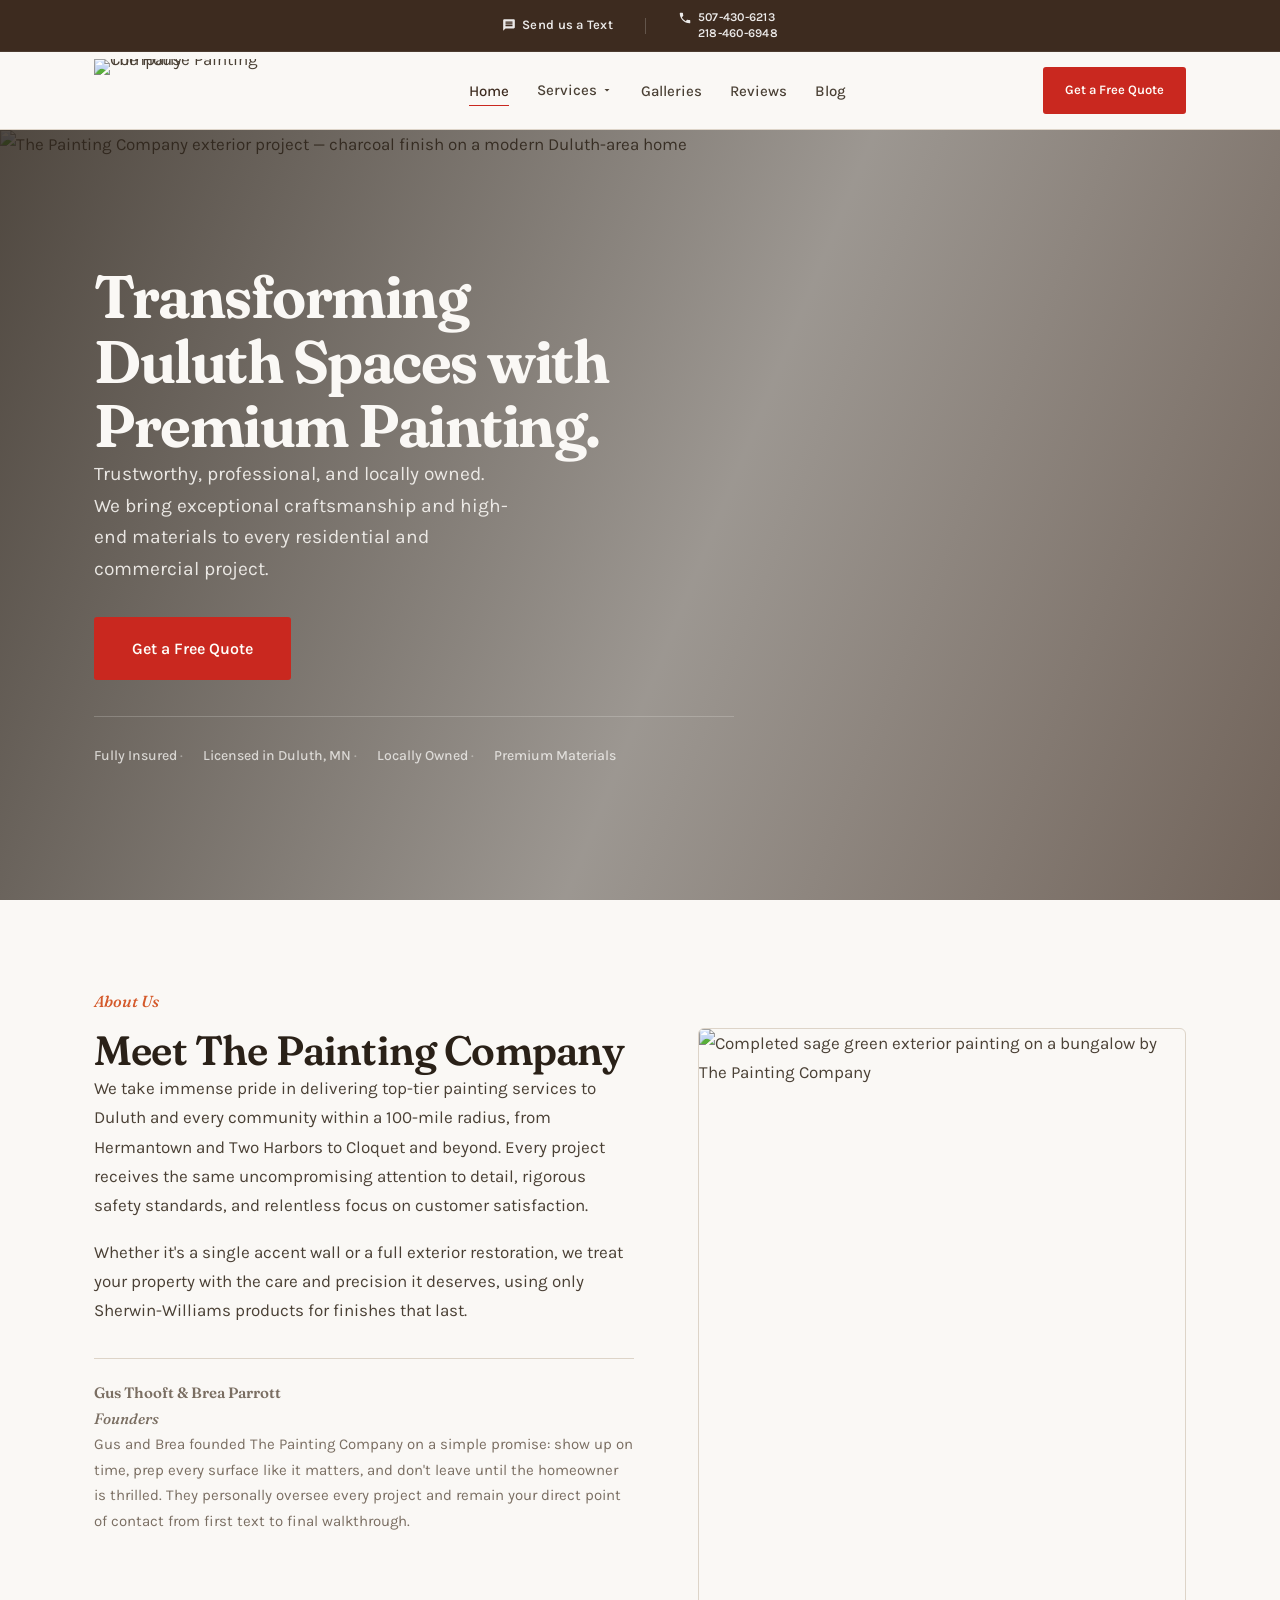
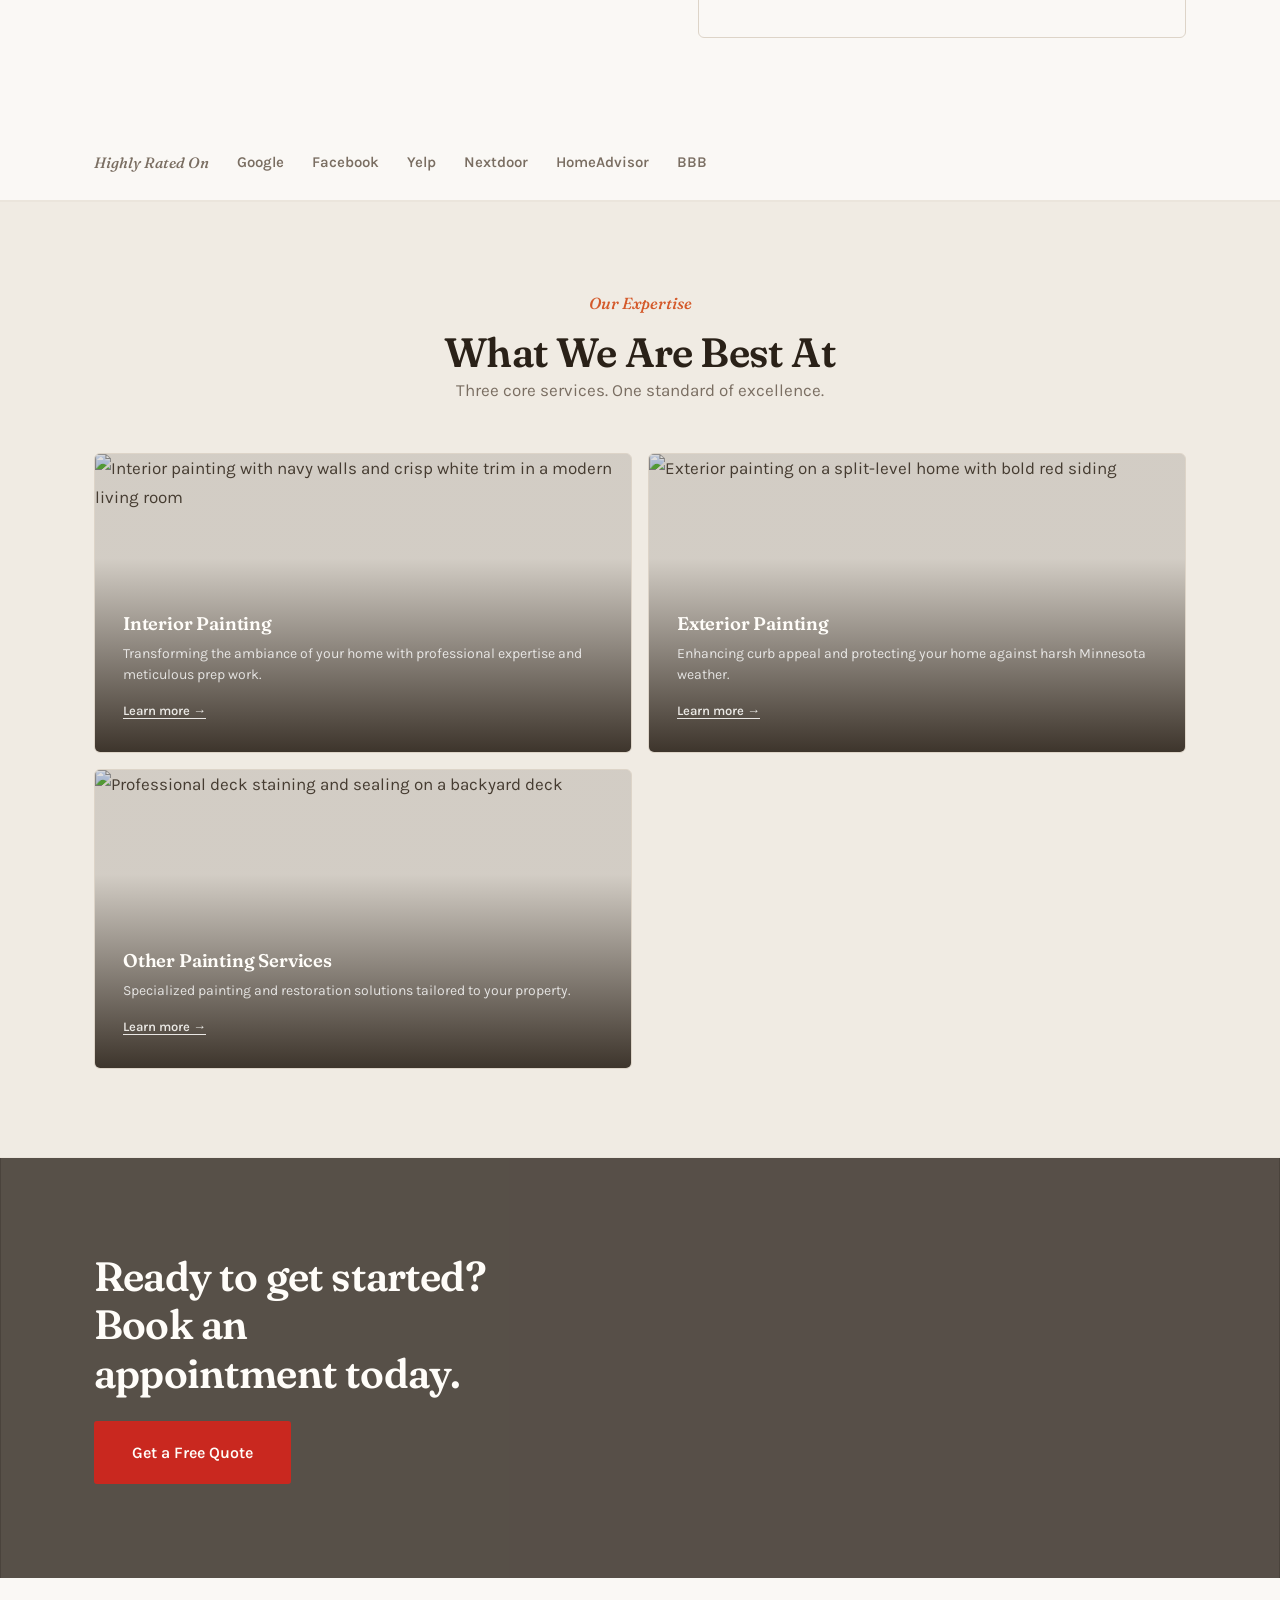
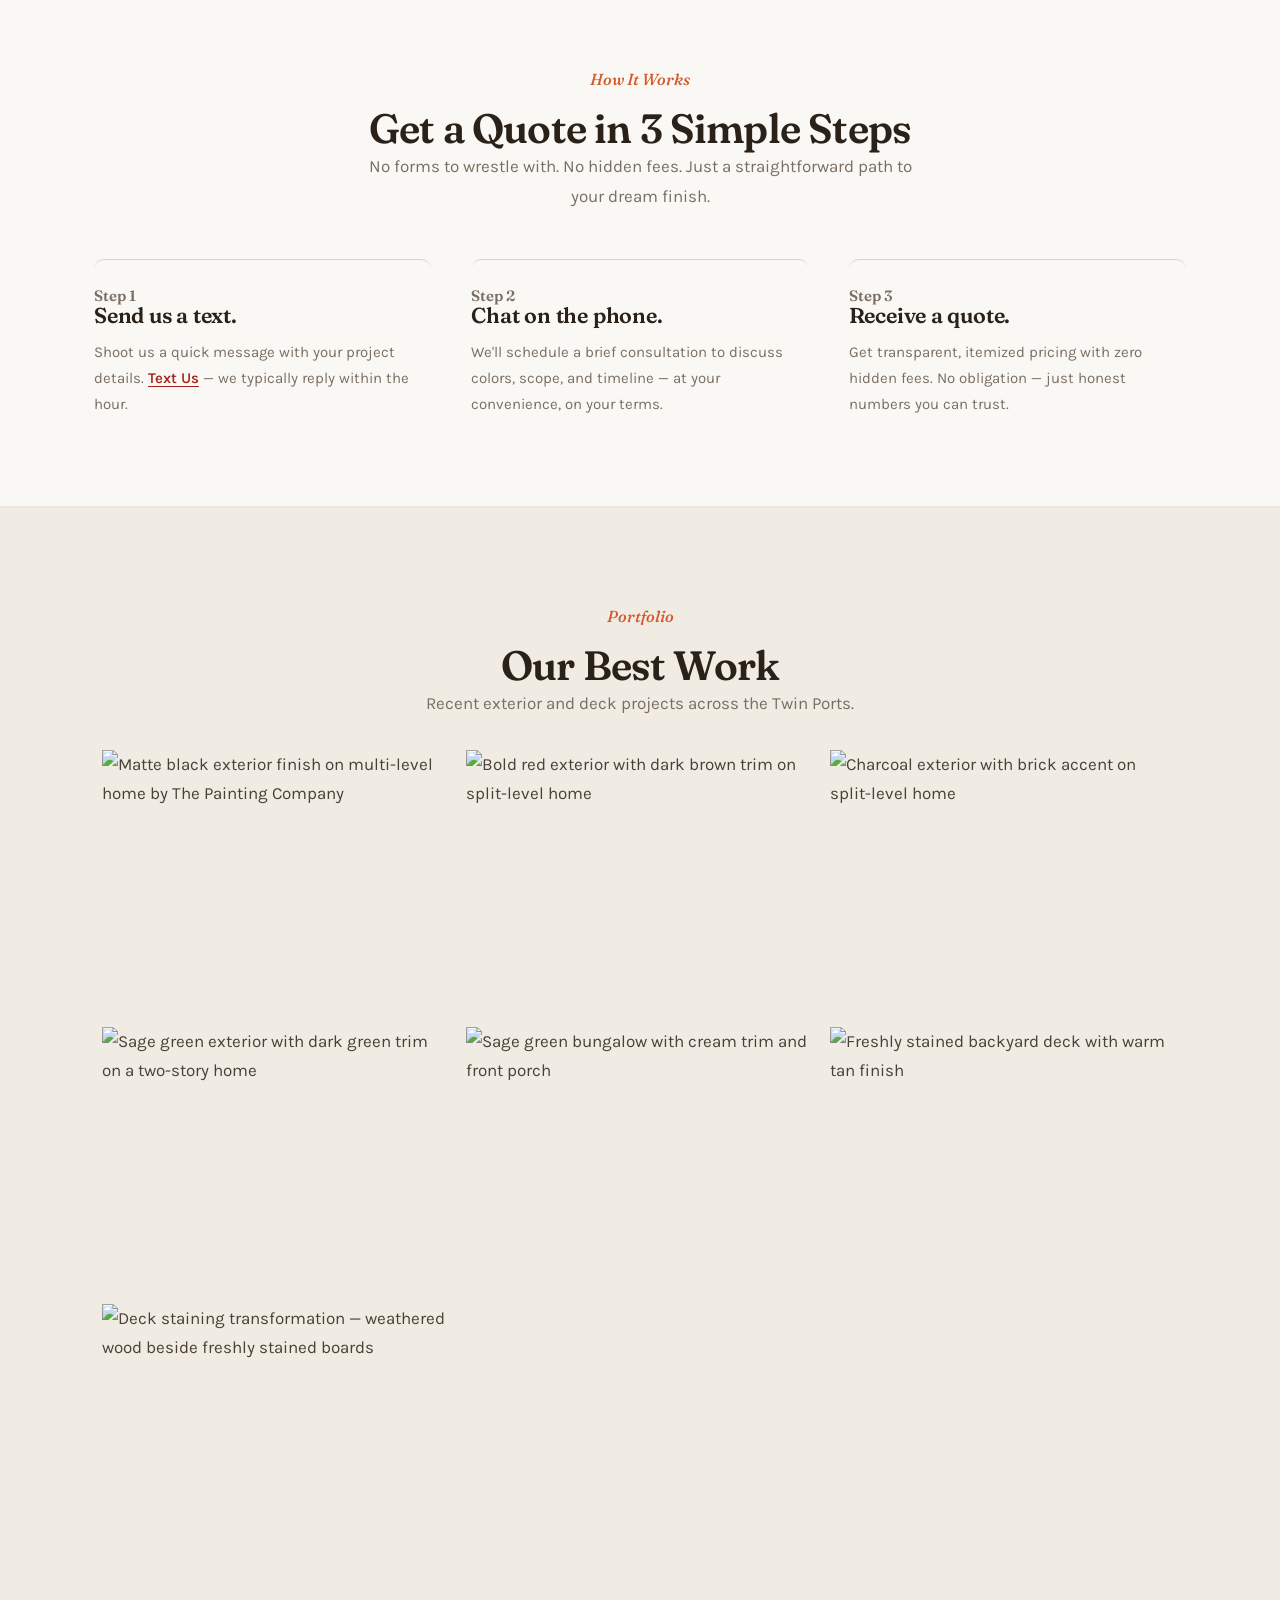
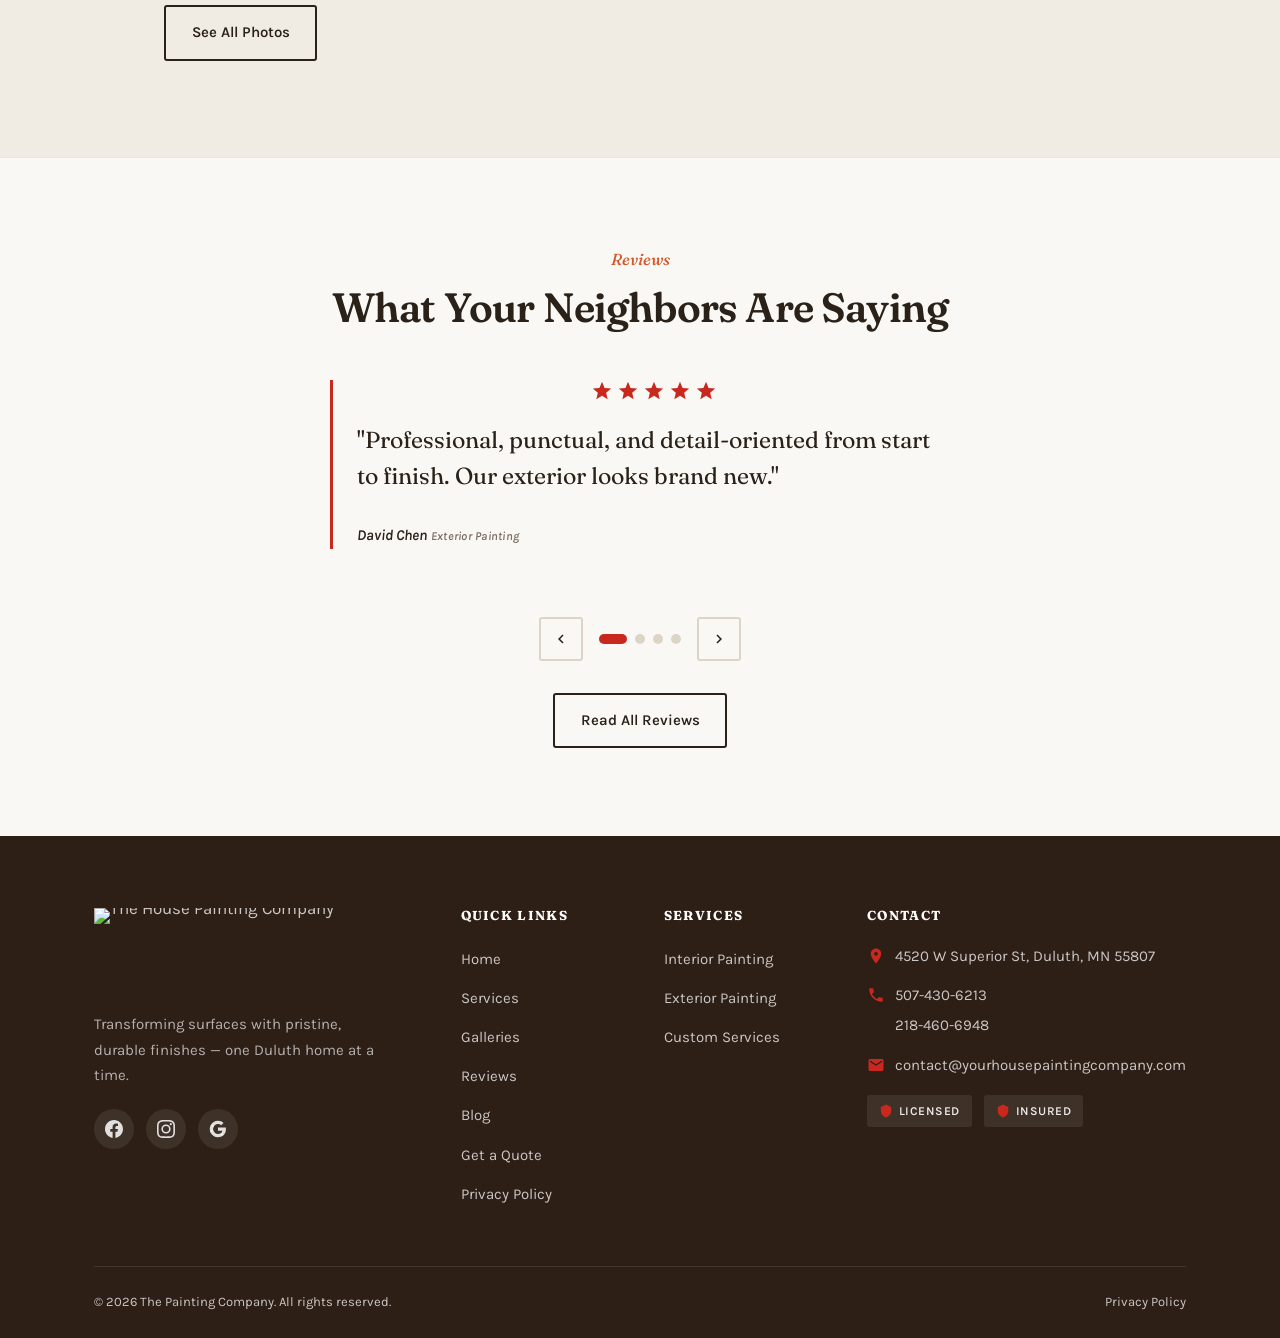
==== index.html @ 1e81d510 "Add files via upload" ====
﻿<!DOCTYPE html>
<html lang="en">
<head>
  <meta charset="UTF-8">
  <meta name="viewport" content="width=device-width, initial-scale=1.0">
  <meta name="description" content="The Painting Company — Transforming Duluth spaces with premium interior and exterior painting. Locally owned. Licensed & insured. Get a free quote today.">
  <title>The Painting Company | Duluth, MN</title>
  <link rel="preconnect" href="https://fonts.googleapis.com">
  <link rel="preconnect" href="https://fonts.gstatic.com" crossorigin>
  <link href="https://fonts.googleapis.com/css2?family=Fraunces:opsz,wght@9..144,500;9..144,600;9..144,650&family=Karla:wght@400;500;600&display=swap" rel="stylesheet">
  <link rel="icon" href="assets/logo.png" type="image/png">
  <link rel="stylesheet" href="css/style.css">
</head>
<body>

  <!-- ========== SITE HEADER ========== -->
  <div class="site-header" role="banner">
    <div class="top-bar">
      <div class="top-bar__inner">
        <a href="sms:+12184606948" class="top-bar__link">
          <svg viewBox="0 0 24 24" aria-hidden="true"><path d="M20 2H4c-1.1 0-2 .9-2 2v18l4-4h14c1.1 0 2-.9 2-2V4c0-1.1-.9-2-2-2zm-2 12H6v-2h12v2zm0-3H6V9h12v2zm0-3H6V6h12v2z"/></svg>
          Send us a Text
        </a>
        <span class="top-bar__divider" aria-hidden="true"></span>
        <div class="top-bar__phones">
          <a href="tel:+15074306213" class="top-bar__link">
            <svg viewBox="0 0 24 24" aria-hidden="true"><path d="M6.62 10.79c1.44 2.83 3.76 5.14 6.59 6.59l2.2-2.2c.27-.27.67-.36 1.02-.24 1.12.37 2.33.57 3.57.57.55 0 1 .45 1 1V20c0 .55-.45 1-1 1-9.39 0-17-7.61-17-17 0-.55.45-1 1-1h3.5c.55 0 1 .45 1 1 0 1.25.2 2.45.57 3.57.11.35.03.74-.25 1.02l-2.2 2.2z"/></svg>
            507-430-6213
          </a>
          <a href="tel:+12184606948" class="top-bar__link top-bar__link--secondary">218-460-6948</a>
        </div>
      </div>
    </div>

    <header class="header">
      <div class="header__inner">
        <a href="index.html" class="header__logo" aria-label="The House Painting Company — Home">
          <img src="assets/logo.png" alt="The House Painting Company" class="header__logo-img" width="200" height="72">
        </a>

        <nav class="header__nav" aria-label="Main navigation">
          <ul class="header__nav-list">
            <li><a href="index.html" class="header__nav-link header__nav-link--active">Home</a></li>
            <li class="nav-item--dropdown">
              <a href="services.html" class="header__nav-link">
                Services
                <svg viewBox="0 0 24 24" aria-hidden="true"><path d="M7 10l5 5 5-5z"/></svg>
              </a>
              <div class="nav-dropdown" role="menu">
                <a href="services.html#interior" class="nav-dropdown__link" role="menuitem">Interior</a>
                <a href="services.html#exterior" class="nav-dropdown__link" role="menuitem">Exterior</a>
                <a href="services.html#custom" class="nav-dropdown__link" role="menuitem">Custom Services</a>
              </div>
            </li>
            <li><a href="gallery.html" class="header__nav-link">Galleries</a></li>
            <li><a href="reviews.html" class="header__nav-link">Reviews</a></li>
            <li><a href="blog.html" class="header__nav-link">Blog</a></li>
          </ul>
        </nav>

        <div class="header__actions">
          <div class="header__cta">
            <a href="contact.html" class="btn btn--primary">Get a Free Quote</a>
          </div>
          <button class="header__toggle" aria-label="Open menu" aria-expanded="false" aria-controls="mobile-nav">
            <span class="header__toggle-bar"></span>
            <span class="header__toggle-bar"></span>
            <span class="header__toggle-bar"></span>
          </button>
        </div>
      </div>
    </header>
  </div>

  <nav class="mobile-nav" id="mobile-nav" aria-label="Mobile navigation">
    <ul class="mobile-nav__list">
      <li><a href="index.html" class="mobile-nav__link">Home</a></li>
      <li>
        <a href="services.html" class="mobile-nav__link">Services</a>
        <div class="mobile-nav__sub">
          <a href="services.html#interior" class="mobile-nav__sub-link">Interior</a>
          <a href="services.html#exterior" class="mobile-nav__sub-link">Exterior</a>
          <a href="services.html#custom" class="mobile-nav__sub-link">Custom Services</a>
        </div>
      </li>
      <li><a href="gallery.html" class="mobile-nav__link">Galleries</a></li>
      <li><a href="reviews.html" class="mobile-nav__link">Reviews</a></li>
      <li><a href="blog.html" class="mobile-nav__link">Blog</a></li>
    </ul>
        <a href="tel:+15074306213" class="mobile-nav__phone">507-430-6213</a>
    <a href="tel:+12184606948" class="mobile-nav__phone">218-460-6948</a>
    <a href="sms:+12184606948" class="mobile-nav__phone" style="margin-top: 0.5rem;">Text Us</a>
    <div class="mobile-nav__cta">
      <a href="contact.html" class="btn btn--primary btn--lg">Get a Free Quote</a>
    </div>
  </nav>

  <main class="page-offset">

    <!-- ========== 1. HERO ========== -->
    <section class="hero" aria-label="Welcome">
      <div class="hero__media">
        <img
          src="assets/work/hero.jpg"
          alt="The Painting Company exterior project — charcoal finish on a modern Duluth-area home"
          width="1920"
          height="1080"
          fetchpriority="high"
        >
      </div>
      <div class="hero__overlay" aria-hidden="true"></div>
      <div class="container">
        <div class="hero__content fade-in">
          <h1>Transforming Duluth Spaces with Premium Painting.</h1>
          <p>Trustworthy, professional, and locally owned. We bring exceptional craftsmanship and high-end materials to every residential and commercial project.</p>
          <div class="hero__actions">
            <a href="contact.html" class="btn btn--primary btn--lg">Get a Free Quote</a>
          </div>
          <div class="hero-trust" aria-label="Trust indicators">
            <div class="hero-trust__item">
              <span class="hero-trust__icon" aria-hidden="true"><svg viewBox="0 0 24 24"><path d="M12 1L3 5v6c0 5.55 3.84 10.74 9 12 5.16-1.26 9-6.45 9-12V5l-9-4z"/></svg></span>
              Fully Insured
            </div>
            <div class="hero-trust__item">
              <span class="hero-trust__icon" aria-hidden="true"><svg viewBox="0 0 24 24"><path d="M14 2H6c-1.1 0-2 .9-2 2v16c0 1.1.9 2 2 2h12c1.1 0 2-.9 2-2V8l-6-6zm-1 2l5 5h-5V4z"/></svg></span>
              Licensed in Duluth, MN
            </div>
            <div class="hero-trust__item">
              <span class="hero-trust__icon" aria-hidden="true"><svg viewBox="0 0 24 24"><path d="M12 2C8.13 2 5 5.13 5 9c0 5.25 7 13 7 13s7-7.75 7-13c0-3.87-3.13-7-7-7zm0 9.5c-1.38 0-2.5-1.12-2.5-2.5s1.12-2.5 2.5-2.5 2.5 1.12 2.5 2.5-1.12 2.5-2.5 2.5z"/></svg></span>
              Locally Owned
            </div>
            <div class="hero-trust__item">
              <span class="hero-trust__icon" aria-hidden="true"><svg viewBox="0 0 24 24"><path d="M12 2l3.09 6.26L22 9.27l-5 4.87 1.18 6.88L12 17.77l-6.18 3.25L7 14.14 2 9.27l6.91-1.01L12 2z"/></svg></span>
              Premium Materials
            </div>
          </div>
        </div>
      </div>
    </section>

    <!-- ========== 2. ABOUT / FOUNDER ========== -->
    <section class="section" aria-labelledby="founder-heading">
      <div class="container">
        <div class="founder-section fade-in">
          <div class="founder-section__content">
            <span class="section-label">About Us</span>
            <h2 id="founder-heading">Meet The Painting Company</h2>
            <p>We take immense pride in delivering top-tier painting services to Duluth and every community within a 100-mile radius, from Hermantown and Two Harbors to Cloquet and beyond. Every project receives the same uncompromising attention to detail, rigorous safety standards, and relentless focus on customer satisfaction.</p>
            <p>Whether it's a single accent wall or a full exterior restoration, we treat your property with the care and precision it deserves, using only Sherwin-Williams products for finishes that last.</p>
            <div class="founder-callout">
              <p class="founder-callout__name">Gus Thooft &amp; Brea Parrott</p>
              <p class="founder-callout__role">Founders</p>
              <p>Gus and Brea founded The Painting Company on a simple promise: show up on time, prep every surface like it matters, and don't leave until the homeowner is thrilled. They personally oversee every project and remain your direct point of contact from first text to final walkthrough.</p>
            </div>
          </div>
          <div class="founder-section__image">
            <img
              src="assets/work/exterior-sage-bungalow.jpeg"
              alt="Completed sage green exterior painting on a bungalow by The Painting Company"
              width="800"
              height="1000"
              loading="lazy"
            >
          </div>
        </div>
      </div>
    </section>

    <!-- ========== 3. PLATFORM RECOGNITION BAR ========== -->
    <section class="platform-bar" aria-label="Highly rated on">
      <div class="container">
        <div class="platform-bar__inner fade-in">
          <span class="platform-bar__label">Highly Rated On</span>
          <span class="platform-logo platform-logo--google">Google</span>
          <span class="platform-logo platform-logo--facebook">Facebook</span>
          <span class="platform-logo platform-logo--yelp">Yelp</span>
          <span class="platform-logo">Nextdoor</span>
          <span class="platform-logo">HomeAdvisor</span>
          <span class="platform-logo platform-logo--bbb">BBB</span>
        </div>
      </div>
    </section>

    <!-- ========== 4. WHAT WE ARE BEST AT ========== -->
    <section class="section section--gray" aria-labelledby="best-at-heading">
      <div class="container">
        <div class="text-center fade-in" style="max-width: 640px; margin: 0 auto 3rem;">
          <span class="section-label">Our Expertise</span>
          <h2 id="best-at-heading">What We Are Best At</h2>
          <p class="text-muted">Three core services. One standard of excellence.</p>
        </div>

        <div class="services-grid fade-in">
          <a href="services.html#interior" class="service-tile">
            <div class="service-tile__bg">
              <img src="assets/work/interior-living-room.png" alt="Interior painting with navy walls and crisp white trim in a modern living room" loading="lazy">
            </div>
            <div class="service-tile__overlay" aria-hidden="true"></div>
            <div class="service-tile__content">
              <h3>Interior Painting</h3>
              <p>Transforming the ambiance of your home with professional expertise and meticulous prep work.</p>
              <span class="service-tile__link">Learn more →</span>
            </div>
          </a>

          <a href="services.html#exterior" class="service-tile">
            <div class="service-tile__bg">
              <img src="assets/work/exterior-red-trim.jpg" alt="Exterior painting on a split-level home with bold red siding" loading="lazy">
            </div>
            <div class="service-tile__overlay" aria-hidden="true"></div>
            <div class="service-tile__content">
              <h3>Exterior Painting</h3>
              <p>Enhancing curb appeal and protecting your home against harsh Minnesota weather.</p>
              <span class="service-tile__link">Learn more →</span>
            </div>
          </a>

          <a href="services.html#custom" class="service-tile">
            <div class="service-tile__bg">
              <img src="assets/work/deck-staining-finished.jpeg" alt="Professional deck staining and sealing on a backyard deck" loading="lazy">
            </div>
            <div class="service-tile__overlay" aria-hidden="true"></div>
            <div class="service-tile__content">
              <h3>Other Painting Services</h3>
              <p>Specialized painting and restoration solutions tailored to your property.</p>
              <span class="service-tile__link">Learn more →</span>
            </div>
          </a>
        </div>
      </div>
    </section>

    <!-- ========== 5. PARALLAX CTA BREAK ========== -->
    <section class="parallax-cta" aria-labelledby="parallax-cta-heading" data-parallax>
      <div class="parallax-cta__bg">
        <img src="assets/work/cta-exterior-detail.jpg" alt="" loading="lazy" aria-hidden="true">
      </div>
      <div class="parallax-cta__overlay" aria-hidden="true"></div>
      <div class="parallax-cta__content fade-in">
        <h2 id="parallax-cta-heading">Ready to get started? Book an appointment today.</h2>
        <a href="contact.html" class="btn btn--primary btn--lg">Get a Free Quote</a>
      </div>
    </section>

    <!-- ========== 6. 3 SIMPLE STEPS ========== -->
    <section class="section" aria-labelledby="steps-heading">
      <div class="container">
        <div class="text-center fade-in" style="max-width: 560px; margin: 0 auto 3rem;">
          <span class="section-label">How It Works</span>
          <h2 id="steps-heading">Get a Quote in 3 Simple Steps</h2>
          <p class="text-muted">No forms to wrestle with. No hidden fees. Just a straightforward path to your dream finish.</p>
        </div>

        <div class="steps-grid fade-in">
          <div class="step-card">
            <div class="step-card__icon" aria-hidden="true">
              <svg viewBox="0 0 24 24"><path d="M20 2H4c-1.1 0-2 .9-2 2v18l4-4h14c1.1 0 2-.9 2-2V4c0-1.1-.9-2-2-2zm-2 12H6v-2h12v2zm0-3H6V9h12v2zm0-3H6V6h12v2z"/></svg>
            </div>
            <p class="step-card__number">Step 1</p>
            <h3>Send us a text.</h3>
            <p>Shoot us a quick message with your project details. <a href="sms:+12184606948">Text Us</a> — we typically reply within the hour.</p>
          </div>

          <div class="step-card">
            <div class="step-card__icon" aria-hidden="true">
              <svg viewBox="0 0 24 24"><path d="M6.62 10.79c1.44 2.83 3.76 5.14 6.59 6.59l2.2-2.2c.27-.27.67-.36 1.02-.24 1.12.37 2.33.57 3.57.57.55 0 1 .45 1 1V20c0 .55-.45 1-1 1-9.39 0-17-7.61-17-17 0-.55.45-1 1-1h3.5c.55 0 1 .45 1 1 0 1.25.2 2.45.57 3.57.11.35.03.74-.25 1.02l-2.2 2.2z"/></svg>
            </div>
            <p class="step-card__number">Step 2</p>
            <h3>Chat on the phone.</h3>
            <p>We'll schedule a brief consultation to discuss colors, scope, and timeline — at your convenience, on your terms.</p>
          </div>

          <div class="step-card">
            <div class="step-card__icon" aria-hidden="true">
              <svg viewBox="0 0 24 24"><path d="M14 2H6c-1.1 0-2 .9-2 2v16c0 1.1.9 2 2 2h12c1.1 0 2-.9 2-2V8l-6-6zm2 16H8v-2h8v2zm0-4H8v-2h8v2zm-3-5V3.5L18.5 9H13z"/></svg>
            </div>
            <p class="step-card__number">Step 3</p>
            <h3>Receive a quote.</h3>
            <p>Get transparent, itemized pricing with zero hidden fees. No obligation — just honest numbers you can trust.</p>
          </div>
        </div>
      </div>
    </section>

    <!-- ========== 7. PORTFOLIO PREVIEW ========== -->
    <section class="portfolio-preview section--gray" aria-labelledby="portfolio-heading">
      <div class="container" style="margin-bottom: 2rem;">
        <div class="text-center fade-in">
          <span class="section-label">Portfolio</span>
          <h2 id="portfolio-heading">Our Best Work</h2>
          <p class="text-muted">Recent exterior and deck projects across the Twin Ports.</p>
        </div>
      </div>

      <div class="portfolio-grid portfolio-grid--featured fade-in">
        <div class="portfolio-grid__item">
          <img src="assets/work/exterior-matte-black.jpg" alt="Matte black exterior finish on multi-level home by The Painting Company" loading="lazy">
        </div>
        <div class="portfolio-grid__item">
          <img src="assets/work/exterior-red-trim.jpg" alt="Bold red exterior with dark brown trim on split-level home" loading="lazy">
        </div>
        <div class="portfolio-grid__item">
          <img src="assets/work/exterior-charcoal-brick.jpg" alt="Charcoal exterior with brick accent on split-level home" loading="lazy">
        </div>
        <div class="portfolio-grid__item">
          <img src="assets/work/exterior-sage-two-story.jpeg" alt="Sage green exterior with dark green trim on a two-story home" loading="lazy">
        </div>
        <div class="portfolio-grid__item">
          <img src="assets/work/exterior-sage-bungalow.jpeg" alt="Sage green bungalow with cream trim and front porch" loading="lazy">
        </div>
        <div class="portfolio-grid__item">
          <img src="assets/work/deck-staining-finished.jpeg" alt="Freshly stained backyard deck with warm tan finish" loading="lazy">
        </div>
        <div class="portfolio-grid__item">
          <img src="assets/work/deck-staining-progress.jpeg" alt="Deck staining transformation — weathered wood beside freshly stained boards" loading="lazy">
        </div>
      </div>

      <div class="container portfolio-preview__cta fade-in">
        <a href="gallery.html" class="btn btn--outline-dark">See All Photos</a>
      </div>
    </section>

    <!-- ========== 8. REVIEWS CAROUSEL ========== -->
    <section class="section testimonials" aria-labelledby="reviews-heading">
      <div class="container">
        <div class="text-center fade-in" style="margin-bottom: 3rem;">
          <span class="section-label">Reviews</span>
          <h2 id="reviews-heading">What Your Neighbors Are Saying</h2>
        </div>

        <div class="testimonials__track" role="region" aria-live="polite" aria-label="Customer reviews">
          <blockquote class="testimonial">
            <div class="testimonial__inner">
              <div class="testimonial__stars" aria-label="5 out of 5 stars">
                <svg viewBox="0 0 24 24"><path d="M12 17.27L18.18 21l-1.64-7.03L22 9.24l-7.19-.61L12 2 9.19 8.63 2 9.24l5.46 4.73L5.82 21z"/></svg>
                <svg viewBox="0 0 24 24"><path d="M12 17.27L18.18 21l-1.64-7.03L22 9.24l-7.19-.61L12 2 9.19 8.63 2 9.24l5.46 4.73L5.82 21z"/></svg>
                <svg viewBox="0 0 24 24"><path d="M12 17.27L18.18 21l-1.64-7.03L22 9.24l-7.19-.61L12 2 9.19 8.63 2 9.24l5.46 4.73L5.82 21z"/></svg>
                <svg viewBox="0 0 24 24"><path d="M12 17.27L18.18 21l-1.64-7.03L22 9.24l-7.19-.61L12 2 9.19 8.63 2 9.24l5.46 4.73L5.82 21z"/></svg>
                <svg viewBox="0 0 24 24"><path d="M12 17.27L18.18 21l-1.64-7.03L22 9.24l-7.19-.61L12 2 9.19 8.63 2 9.24l5.46 4.73L5.82 21z"/></svg>
              </div>
              <p class="testimonial__quote">"Professional, punctual, and detail-oriented from start to finish. Our exterior looks brand new."</p>
              <cite class="testimonial__author">David Chen</cite>
              <span class="review-card__service">Exterior Painting</span>
            </div>
          </blockquote>

          <blockquote class="testimonial">
            <div class="testimonial__inner">
              <div class="testimonial__stars" aria-label="5 out of 5 stars">
                <svg viewBox="0 0 24 24"><path d="M12 17.27L18.18 21l-1.64-7.03L22 9.24l-7.19-.61L12 2 9.19 8.63 2 9.24l5.46 4.73L5.82 21z"/></svg>
                <svg viewBox="0 0 24 24"><path d="M12 17.27L18.18 21l-1.64-7.03L22 9.24l-7.19-.61L12 2 9.19 8.63 2 9.24l5.46 4.73L5.82 21z"/></svg>
                <svg viewBox="0 0 24 24"><path d="M12 17.27L18.18 21l-1.64-7.03L22 9.24l-7.19-.61L12 2 9.19 8.63 2 9.24l5.46 4.73L5.82 21z"/></svg>
                <svg viewBox="0 0 24 24"><path d="M12 17.27L18.18 21l-1.64-7.03L22 9.24l-7.19-.61L12 2 9.19 8.63 2 9.24l5.46 4.73L5.82 21z"/></svg>
                <svg viewBox="0 0 24 24"><path d="M12 17.27L18.18 21l-1.64-7.03L22 9.24l-7.19-.61L12 2 9.19 8.63 2 9.24l5.46 4.73L5.82 21z"/></svg>
              </div>
              <p class="testimonial__quote">"They transformed our entire main floor. The prep work alone set them apart from every other quote we got."</p>
              <cite class="testimonial__author">Sarah Lindstrom</cite>
              <span class="review-card__service">Interior Painting</span>
            </div>
          </blockquote>

          <blockquote class="testimonial">
            <div class="testimonial__inner">
              <div class="testimonial__stars" aria-label="5 out of 5 stars">
                <svg viewBox="0 0 24 24"><path d="M12 17.27L18.18 21l-1.64-7.03L22 9.24l-7.19-.61L12 2 9.19 8.63 2 9.24l5.46 4.73L5.82 21z"/></svg>
                <svg viewBox="0 0 24 24"><path d="M12 17.27L18.18 21l-1.64-7.03L22 9.24l-7.19-.61L12 2 9.19 8.63 2 9.24l5.46 4.73L5.82 21z"/></svg>
                <svg viewBox="0 0 24 24"><path d="M12 17.27L18.18 21l-1.64-7.03L22 9.24l-7.19-.61L12 2 9.19 8.63 2 9.24l5.46 4.73L5.82 21z"/></svg>
                <svg viewBox="0 0 24 24"><path d="M12 17.27L18.18 21l-1.64-7.03L22 9.24l-7.19-.61L12 2 9.19 8.63 2 9.24l5.46 4.73L5.82 21z"/></svg>
                <svg viewBox="0 0 24 24"><path d="M12 17.27L18.18 21l-1.64-7.03L22 9.24l-7.19-.61L12 2 9.19 8.63 2 9.24l5.46 4.73L5.82 21z"/></svg>
              </div>
              <p class="testimonial__quote">"Communication was excellent. They answered every text within minutes and the crew was respectful of our home throughout."</p>
              <cite class="testimonial__author">Jennifer Walsh</cite>
              <span class="review-card__service">Interior Painting</span>
            </div>
          </blockquote>

          <blockquote class="testimonial">
            <div class="testimonial__inner">
              <div class="testimonial__stars" aria-label="5 out of 5 stars">
                <svg viewBox="0 0 24 24"><path d="M12 17.27L18.18 21l-1.64-7.03L22 9.24l-7.19-.61L12 2 9.19 8.63 2 9.24l5.46 4.73L5.82 21z"/></svg>
                <svg viewBox="0 0 24 24"><path d="M12 17.27L18.18 21l-1.64-7.03L22 9.24l-7.19-.61L12 2 9.19 8.63 2 9.24l5.46 4.73L5.82 21z"/></svg>
                <svg viewBox="0 0 24 24"><path d="M12 17.27L18.18 21l-1.64-7.03L22 9.24l-7.19-.61L12 2 9.19 8.63 2 9.24l5.46 4.73L5.82 21z"/></svg>
                <svg viewBox="0 0 24 24"><path d="M12 17.27L18.18 21l-1.64-7.03L22 9.24l-7.19-.61L12 2 9.19 8.63 2 9.24l5.46 4.73L5.82 21z"/></svg>
                <svg viewBox="0 0 24 24"><path d="M12 17.27L18.18 21l-1.64-7.03L22 9.24l-7.19-.61L12 2 9.19 8.63 2 9.24l5.46 4.73L5.82 21z"/></svg>
              </div>
              <p class="testimonial__quote">"Two years after our exterior paint job and it still looks freshly done, even through two brutal winters."</p>
              <cite class="testimonial__author">Robert Olsen</cite>
              <span class="review-card__service">Exterior Painting</span>
            </div>
          </blockquote>
        </div>

        <div class="testimonials__controls">
          <button class="testimonials__btn testimonials__btn--prev" aria-label="Previous review">
            <svg viewBox="0 0 24 24"><path d="M15.41 7.41L14 6l-6 6 6 6 1.41-1.41L10.83 12z"/></svg>
          </button>
          <div class="testimonials__dots" role="tablist" aria-label="Review navigation"></div>
          <button class="testimonials__btn testimonials__btn--next" aria-label="Next review">
            <svg viewBox="0 0 24 24"><path d="M10 6L8.59 7.41 13.17 12l-4.58 4.59L10 18l6-6z"/></svg>
          </button>
        </div>

        <p class="text-center fade-in" style="margin-top: 2rem;">
          <a href="reviews.html" class="btn btn--outline-dark">Read All Reviews</a>
        </p>
      </div>
    </section>

  </main>

  <!-- ========== 9. FOOTER ========== -->
  <footer class="footer" role="contentinfo">
    <div class="container">
      <div class="footer__grid">
        <div class="footer__brand">
          <a href="index.html" class="header__logo" aria-label="The House Painting Company — Home">
            <img src="assets/logo.png" alt="The House Painting Company" class="header__logo-img header__logo-img--footer" width="220" height="80">
          </a>
          <p class="footer__mission">Transforming surfaces with pristine, durable finishes — one Duluth home at a time.</p>
          <div class="footer__social" aria-label="Social media">
            <a href="#" class="footer__social-link" aria-label="Facebook">
              <svg viewBox="0 0 24 24"><path d="M24 12.073c0-6.627-5.373-12-12-12s-12 5.373-12 12c0 5.99 4.388 10.954 10.125 11.854v-8.385H7.078v-3.47h3.047V9.43c0-3.007 1.792-4.669 4.533-4.669 1.312 0 2.686.235 2.686.235v2.953H15.83c-1.491 0-1.956.925-1.956 1.874v2.25h3.328l-.532 3.47h-2.796v8.385C19.612 23.027 24 18.062 24 12.073z"/></svg>
            </a>
            <a href="#" class="footer__social-link" aria-label="Instagram">
              <svg viewBox="0 0 24 24"><path d="M12 2.163c3.204 0 3.584.012 4.85.07 3.252.148 4.771 1.691 4.919 4.919.058 1.265.069 1.645.069 4.849 0 3.205-.012 3.584-.069 4.849-.149 3.225-1.664 4.771-4.919 4.919-1.266.058-1.644.07-4.85.07-3.204 0-3.584-.012-4.849-.07-3.26-.149-4.771-1.699-4.919-4.92-.058-1.265-.07-1.644-.07-4.849 0-3.204.013-3.583.07-4.849.149-3.227 1.664-4.771 4.919-4.919 1.266-.057 1.645-.069 4.849-.069zM12 0C8.741 0 8.333.014 7.053.072 2.695.272.273 2.69.073 7.052.014 8.333 0 8.741 0 12c0 3.259.014 3.668.072 4.948.2 4.358 2.618 6.78 6.98 6.98C8.333 23.986 8.741 24 12 24c3.259 0 3.668-.014 4.948-.072 4.354-.2 6.782-2.618 6.979-6.98.059-1.28.073-1.689.073-4.948 0-3.259-.014-3.667-.072-4.947-.196-4.354-2.617-6.78-6.979-6.98C15.668.014 15.259 0 12 0zm0 5.838a6.162 6.162 0 100 12.324 6.162 6.162 0 000-12.324zM12 16a4 4 0 110-8 4 4 0 010 8zm6.406-11.845a1.44 1.44 0 100 2.881 1.44 1.44 0 000-2.881z"/></svg>
            </a>
            <a href="#" class="footer__social-link" aria-label="Google">
              <svg viewBox="0 0 24 24"><path d="M22.56 12.25c0-.78-.07-1.53-.2-2.25H12v4.26h5.92c-.26 1.37-1.04 2.53-2.21 3.31v2.77h3.57c2.08-1.92 3.28-4.74 3.28-8.09z"/><path d="M12 23c2.97 0 5.46-.98 7.28-2.66l-3.57-2.77c-.98.66-2.23 1.06-3.71 1.06-2.86 0-5.29-1.93-6.16-4.53H2.18v2.84C3.99 20.53 7.7 23 12 23z"/><path d="M5.84 14.09c-.22-.66-.35-1.36-.35-2.09s.13-1.43.35-2.09V7.07H2.18C1.43 8.55 1 10.22 1 12s.43 3.45 1.18 4.93l2.85-2.22.81-.62z"/><path d="M12 5.38c1.62 0 3.06.56 4.21 1.64l3.15-3.15C17.45 2.09 14.97 1 12 1 7.7 1 3.99 3.47 2.18 7.07l3.66 2.84c.87-2.6 3.3-4.53 6.16-4.53z"/></svg>
            </a>
          </div>
        </div>

        <div>
          <h3 class="footer__heading">Quick Links</h3>
          <ul class="footer__links">
            <li><a href="index.html">Home</a></li>
            <li><a href="services.html">Services</a></li>
            <li><a href="gallery.html">Galleries</a></li>
            <li><a href="reviews.html">Reviews</a></li>
            <li><a href="blog.html">Blog</a></li>
            <li><a href="contact.html">Get a Quote</a></li>
            <li><a href="privacy.html">Privacy Policy</a></li>
          </ul>
        </div>

        <div>
          <h3 class="footer__heading">Services</h3>
          <ul class="footer__links">
            <li><a href="services.html#interior">Interior Painting</a></li>
            <li><a href="services.html#exterior">Exterior Painting</a></li>
            <li><a href="services.html#custom">Custom Services</a></li>
          </ul>
        </div>

        <div>
          <h3 class="footer__heading">Contact</h3>
          <div class="footer__contact-item">
            <svg viewBox="0 0 24 24"><path d="M12 2C8.13 2 5 5.13 5 9c0 5.25 7 13 7 13s7-7.75 7-13c0-3.87-3.13-7-7-7zm0 9.5c-1.38 0-2.5-1.12-2.5-2.5s1.12-2.5 2.5-2.5 2.5 1.12 2.5 2.5-1.12 2.5-2.5 2.5z"/></svg>
            <span>4520 W Superior St, Duluth, MN 55807</span>
          </div>
          <div class="footer__contact-item">
            <svg viewBox="0 0 24 24"><path d="M6.62 10.79c1.44 2.83 3.76 5.14 6.59 6.59l2.2-2.2c.27-.27.67-.36 1.02-.24 1.12.37 2.33.57 3.57.57.55 0 1 .45 1 1V20c0 .55-.45 1-1 1-9.39 0-17-7.61-17-17 0-.55.45-1 1-1h3.5c.55 0 1 .45 1 1 0 1.25.2 2.45.57 3.57.11.35.03.74-.25 1.02l-2.2 2.2z"/></svg>
            <span class="phone-stack"><a href="tel:+15074306213">507-430-6213</a><a href="tel:+12184606948">218-460-6948</a></span>
          </div>
          <div class="footer__contact-item">
            <svg viewBox="0 0 24 24"><path d="M20 4H4c-1.1 0-1.99.9-1.99 2L2 18c0 1.1.9 2 2 2h16c1.1 0 2-.9 2-2V6c0-1.1-.9-2-2-2zm0 4l-8 5-8-5V6l8 5 8-5v2z"/></svg>
            <a href="mailto:contact@yourhousepaintingcompany.com">contact@yourhousepaintingcompany.com</a>
          </div>
          <div class="footer__badges" style="margin-top: 1rem;">
            <span class="footer__badge"><svg viewBox="0 0 24 24"><path d="M12 1L3 5v6c0 5.55 3.84 10.74 9 12 5.16-1.26 9-6.45 9-12V5l-9-4z"/></svg>Licensed</span>
            <span class="footer__badge"><svg viewBox="0 0 24 24"><path d="M12 1L3 5v6c0 5.55 3.84 10.74 9 12 5.16-1.26 9-6.45 9-12V5l-9-4z"/></svg>Insured</span>
          </div>
        </div>
      </div>

      <div class="footer__bottom">
        <span>&copy; 2026 The Painting Company. All rights reserved.</span>
        <a href="privacy.html">Privacy Policy</a>
      </div>
    </div>
  </footer>

  <script src="js/main.js" defer></script>
</body>
</html>
---- css/style.css ----
﻿/* ==========================================================================
   The Painting Company
   Warm, editorial, locally-made — not a template.
   ========================================================================== */

:root {
  --color-paper: #FAF8F5;
  --color-cream: #F0EBE3;
  --color-white: #FFFDF9;
  --color-line: #DDD4C8;
  --color-line-light: #EBE5DC;
  --color-ink: #2A2118;
  --color-ink-soft: #4A4035;
  --color-ink-muted: #7A6E62;
  --color-brand-red: #C9281F;
  --color-brand-rust: #D4592A;
  --color-brand-brown: #3D2B1F;
  --color-brand-brown-deep: #2E1F16;

  /* legacy aliases used across stylesheet */
  --color-off-white: var(--color-cream);
  --color-slate-100: var(--color-line-light);
  --color-slate-200: var(--color-line);
  --color-slate-400: #A89888;
  --color-slate-600: var(--color-ink-muted);
  --color-slate-800: var(--color-ink-soft);
  --color-navy: var(--color-brand-brown);
  --color-charcoal: var(--color-ink);
  --color-gold: var(--color-brand-red);
  --color-gold-light: var(--color-brand-rust);
  --color-gold-dark: #A32219;
  --color-brand-orange: var(--color-brand-rust);

  --font-serif: 'Fraunces', 'Georgia', 'Times New Roman', serif;
  --font-sans: 'Karla', 'Segoe UI', sans-serif;
  --font-primary: var(--font-sans);
  --font-display: var(--font-serif);

  --top-bar-height: 52px;
  --header-height: 78px;
  --header-height-scrolled: 66px;
  --site-header-height: calc(var(--top-bar-height) + var(--header-height));
  --site-header-height-scrolled: var(--header-height-scrolled);
  --container-max: 1140px;
  --container-narrow: 680px;
  --radius-sm: 3px;
  --radius-md: 6px;
  --radius-lg: 10px;
  --shadow-sm: 0 1px 0 rgba(42, 33, 24, 0.06);
  --shadow-md: 0 8px 24px rgba(42, 33, 24, 0.08);
  --shadow-lg: 0 16px 40px rgba(42, 33, 24, 0.1);
  --transition: 0.2s ease;
}

/* Reset & Base */
*, *::before, *::after {
  box-sizing: border-box;
  margin: 0;
  padding: 0;
}

html {
  scroll-behavior: smooth;
  -webkit-text-size-adjust: 100%;
}

body {
  font-family: var(--font-sans);
  font-size: 1.0625rem;
  line-height: 1.72;
  color: var(--color-ink-soft);
  background: var(--color-paper);
  overflow-x: hidden;
  -webkit-font-smoothing: antialiased;
}

img {
  max-width: 100%;
  height: auto;
  display: block;
}

a {
  color: inherit;
  text-decoration: none;
  transition: color var(--transition);
}

ul {
  list-style: none;
}

button {
  font-family: inherit;
  cursor: pointer;
  border: none;
  background: none;
}

/* Typography — editorial, not startup-landing-page */
h1, h2, h3, h4, h5, h6 {
  font-family: var(--font-serif);
  font-weight: 600;
  line-height: 1.18;
  color: var(--color-ink);
  font-variation-settings: 'SOFT' 50, 'WONK' 1;
}

h1 {
  font-size: clamp(2.35rem, 5.5vw, 3.75rem);
  font-weight: 650;
  letter-spacing: -0.025em;
  line-height: 1.08;
}

h2 {
  font-size: clamp(1.85rem, 3.2vw, 2.65rem);
  letter-spacing: -0.02em;
}

h3 {
  font-size: clamp(1.2rem, 2vw, 1.45rem);
  font-family: var(--font-sans);
  font-weight: 600;
  letter-spacing: -0.01em;
}

p { margin-bottom: 1.1rem; }
p:last-child { margin-bottom: 0; }

.text-gold { color: var(--color-brand-red); }
.text-muted { color: var(--color-ink-muted); }
.text-center { text-align: center; }

.section-label,
.eyebrow {
  display: block;
  font-family: var(--font-serif);
  font-size: 1rem;
  font-style: italic;
  font-weight: 500;
  letter-spacing: 0;
  text-transform: none;
  color: var(--color-brand-rust);
  margin-bottom: 0.65rem;
}

/* Layout */
.container {
  width: 100%;
  max-width: var(--container-max);
  margin: 0 auto;
  padding: 0 1.5rem;
}

.container--narrow {
  max-width: var(--container-narrow);
}

.section {
  padding: clamp(3.5rem, 7vw, 5.5rem) 0;
}

.section--gray {
  background: var(--color-cream);
  border-top: 1px solid var(--color-line-light);
  border-bottom: 1px solid var(--color-line-light);
}

.section--navy {
  background: var(--color-navy);
  color: var(--color-white);
}

.section--navy h2,
.section--navy h3 {
  color: var(--color-white);
}

/* Buttons — solid, honest, no gradient gimmicks */
.btn {
  display: inline-flex;
  align-items: center;
  justify-content: center;
  gap: 0.5rem;
  padding: 0.8rem 1.6rem;
  font-family: var(--font-sans);
  font-size: 0.9375rem;
  font-weight: 600;
  letter-spacing: 0;
  border-radius: var(--radius-sm);
  transition: background var(--transition), color var(--transition), border-color var(--transition);
  min-height: 46px;
  white-space: nowrap;
}

.btn--primary {
  background: var(--color-brand-red);
  color: var(--color-white);
  box-shadow: none;
  border: 2px solid var(--color-brand-red);
}

.btn--primary:hover {
  background: var(--color-brand-brown);
  border-color: var(--color-brand-brown);
  transform: none;
  box-shadow: none;
}

.btn--outline-dark {
  border: 2px solid var(--color-ink);
  color: var(--color-ink);
  background: transparent;
}

.btn--outline-dark:hover {
  background: var(--color-ink);
  color: var(--color-paper);
}

.btn--outline {
  border: 2px solid rgba(255, 253, 249, 0.85);
  color: var(--color-white);
  background: transparent;
}

.btn--outline:hover {
  background: var(--color-white);
  color: var(--color-brand-brown);
}

.btn--lg {
  padding: 1rem 2.25rem;
  font-size: 1rem;
  min-height: 52px;
}

/* ==========================================================================
   Site Header (Top Bar + Main Nav)
   ========================================================================== */
.site-header {
  position: fixed;
  top: 0;
  left: 0;
  right: 0;
  z-index: 1000;
  transition: transform var(--transition);
}

.site-header--scrolled .top-bar {
  max-height: 0;
  opacity: 0;
  overflow: hidden;
  border: none;
}

.header {
  height: var(--header-height);
  background: var(--color-paper);
  border-bottom: 1px solid var(--color-line);
  transition: height var(--transition), border-color var(--transition);
}

.site-header--scrolled .header {
  height: var(--header-height-scrolled);
  box-shadow: none;
  border-bottom-color: var(--color-line);
}

.top-bar {
  height: var(--top-bar-height);
  max-height: var(--top-bar-height);
  background: var(--color-navy);
  color: rgba(255, 255, 255, 0.9);
  transition: max-height var(--transition), opacity var(--transition);
  overflow: hidden;
  border-bottom: 1px solid rgba(255, 255, 255, 0.08);
}

.top-bar__inner {
  display: flex;
  align-items: center;
  justify-content: center;
  gap: 2rem;
  height: 100%;
  max-width: var(--container-max);
  margin: 0 auto;
  padding: 0 1.5rem;
}

.top-bar__link {
  display: inline-flex;
  align-items: center;
  gap: 0.375rem;
  font-size: 0.8125rem;
  font-weight: 600;
  letter-spacing: 0.02em;
  color: rgba(255, 255, 255, 0.9);
  transition: color var(--transition);
}

.top-bar__link:hover {
  color: var(--color-gold-light);
}

.top-bar__link svg {
  width: 14px;
  height: 14px;
  fill: currentColor;
}

.top-bar__divider {
  width: 1px;
  height: 16px;
  background: rgba(255, 255, 255, 0.2);
}

.top-bar__phones {
  display: flex;
  flex-direction: column;
  align-items: flex-start;
  gap: 0.125rem;
  line-height: 1.1;
}

.top-bar__phones .top-bar__link {
  font-size: 0.75rem;
}

.top-bar__phones .top-bar__link--secondary {
  padding-left: calc(14px + 0.375rem);
}

.phone-stack {
  display: flex;
  flex-direction: column;
  gap: 0.25rem;
}

.phone-stack a {
  display: block;
}

.header {
  height: var(--header-height);
  background: var(--color-paper);
  border-bottom: 1px solid var(--color-line);
  transition: height var(--transition), border-color var(--transition);
}

.header__inner {
  display: flex;
  align-items: center;
  justify-content: space-between;
  height: 100%;
  max-width: var(--container-max);
  margin: 0 auto;
  padding: 0 1.5rem;
  gap: 1rem;
}

.header__logo {
  display: flex;
  align-items: center;
  flex-shrink: 0;
  line-height: 0;
}

.header__logo-img {
  height: 64px;
  width: auto;
  object-fit: contain;
  transition: opacity var(--transition);
}

.site-header--scrolled .header__logo-img {
  height: 52px;
}

.header__logo-img--footer {
  height: 88px;
  filter: brightness(1.05);
}

.header__logo:hover .header__logo-img {
  opacity: 0.92;
}

/* Legacy icon/text logo — kept for fallback if needed */
.header__logo-icon {
  width: 40px;
  height: 40px;
  background: var(--color-navy);
  border-radius: var(--radius-sm);
  display: flex;
  align-items: center;
  justify-content: center;
}

.header__logo-icon svg {
  width: 22px;
  height: 22px;
  fill: var(--color-gold);
}

.header__logo-text {
  font-family: var(--font-display);
  font-weight: 700;
  font-size: 1.05rem;
  color: var(--color-charcoal);
  line-height: 1.2;
}

.header__logo-text span {
  display: block;
  font-size: 0.65rem;
  font-weight: 500;
  letter-spacing: 0.12em;
  text-transform: uppercase;
  color: var(--color-slate-600);
}

.header__phone {
  display: none;
  align-items: center;
  gap: 0.375rem;
  font-weight: 600;
  font-size: 0.9375rem;
  color: var(--color-navy);
}

.header__phone:hover {
  color: var(--color-gold-dark);
}

.header__phone svg {
  width: 18px;
  height: 18px;
  fill: currentColor;
}

.header__nav {
  display: none;
}

.header__nav-list {
  display: flex;
  align-items: center;
  gap: 1.75rem;
}

/* Dropdown */
.nav-item--dropdown {
  position: relative;
}

.nav-item--dropdown > .header__nav-link {
  display: inline-flex;
  align-items: center;
  gap: 0.25rem;
}

.nav-item--dropdown > .header__nav-link svg {
  width: 12px;
  height: 12px;
  fill: currentColor;
  transition: transform var(--transition);
}

.nav-item--dropdown:hover > .header__nav-link svg {
  transform: rotate(180deg);
}

.nav-dropdown {
  position: absolute;
  top: calc(100% + 0.75rem);
  left: 50%;
  transform: translateX(-50%) translateY(8px);
  min-width: 240px;
  background: rgba(255, 255, 255, 0.95);
  backdrop-filter: blur(16px);
  -webkit-backdrop-filter: blur(16px);
  border: 1px solid var(--color-slate-200);
  border-radius: var(--radius-md);
  box-shadow: var(--shadow-lg);
  padding: 0.5rem;
  opacity: 0;
  visibility: hidden;
  transition: opacity var(--transition), transform var(--transition), visibility var(--transition);
  z-index: 100;
}

.nav-item--dropdown:hover .nav-dropdown {
  opacity: 1;
  visibility: visible;
  transform: translateX(-50%) translateY(0);
}

.nav-dropdown__link {
  display: block;
  padding: 0.625rem 1rem;
  font-family: var(--font-display);
  font-size: 0.8125rem;
  font-weight: 500;
  color: var(--color-slate-800);
  border-radius: var(--radius-sm);
  transition: background var(--transition), color var(--transition);
}

.nav-dropdown__link:hover {
  background: var(--color-off-white);
  color: var(--color-navy);
}

.header__nav-link {
  font-family: var(--font-sans);
  font-size: 0.9375rem;
  font-weight: 500;
  color: var(--color-ink-soft);
  position: relative;
  padding: 0.25rem 0;
}

.header__nav-link::after {
  content: '';
  position: absolute;
  bottom: -2px;
  left: 0;
  width: 0;
  height: 1px;
  background: var(--color-brand-red);
  transition: width var(--transition);
}

.header__nav-link:hover,
.header__nav-link--active {
  color: var(--color-navy);
}

.header__nav-link:hover::after,
.header__nav-link--active::after {
  width: 100%;
}

.header__actions {
  display: flex;
  align-items: center;
  gap: 1rem;
}

.header__cta {
  display: none;
}

.header__cta .btn {
  padding: 0.625rem 1.25rem;
  font-size: 0.8125rem;
  min-height: 42px;
}

/* Mobile menu toggle */
.header__toggle {
  display: flex;
  flex-direction: column;
  justify-content: center;
  gap: 5px;
  width: 44px;
  height: 44px;
  padding: 10px;
}

.header__toggle-bar {
  display: block;
  width: 100%;
  height: 2px;
  background: var(--color-charcoal);
  border-radius: 2px;
  transition: all var(--transition);
}

.header__toggle--open .header__toggle-bar:nth-child(1) {
  transform: translateY(7px) rotate(45deg);
}

.header__toggle--open .header__toggle-bar:nth-child(2) {
  opacity: 0;
}

.header__toggle--open .header__toggle-bar:nth-child(3) {
  transform: translateY(-7px) rotate(-45deg);
}

.mobile-nav__sub {
  padding-left: 1rem;
  margin-top: 0.25rem;
}

.mobile-nav__sub-link {
  display: block;
  padding: 0.625rem 0;
  font-size: 0.9375rem;
  font-weight: 500;
  color: var(--color-slate-600);
}

/* Mobile nav overlay */
.mobile-nav {
  position: fixed;
  inset: var(--site-header-height) 0 0 0;
  background: var(--color-white);
  z-index: 999;
  padding: 2rem 1.5rem;
  transform: translateX(100%);
  transition: transform var(--transition);
  overflow-y: auto;
}

.mobile-nav--open {
  transform: translateX(0);
}

.mobile-nav__list {
  display: flex;
  flex-direction: column;
  gap: 0;
}

.mobile-nav__link {
  display: block;
  padding: 1rem 0;
  font-family: var(--font-display);
  font-size: 1.125rem;
  font-weight: 600;
  color: var(--color-charcoal);
  border-bottom: 1px solid var(--color-slate-100);
}

.mobile-nav__phone {
  display: flex;
  align-items: center;
  gap: 0.5rem;
  margin-top: 1.5rem;
  font-size: 1.125rem;
  font-weight: 700;
  color: var(--color-navy);
}

.mobile-nav__cta {
  margin-top: 1.5rem;
}

.mobile-nav__cta .btn {
  width: 100%;
}

@media (min-width: 768px) {
  .header__phone {
    display: flex;
  }
}

@media (min-width: 1024px) {
  .header__nav {
    display: block;
  }

  .header__cta {
    display: block;
  }

  .header__toggle {
    display: none;
  }

  .mobile-nav {
    display: none;
  }
}

/* Page offset for fixed header */
.page-offset {
  padding-top: var(--site-header-height);
  transition: padding-top var(--transition);
}

body.header-scrolled .page-offset {
  padding-top: var(--site-header-height-scrolled);
}

/* ==========================================================================
   Hero
   ========================================================================== */
.hero {
  position: relative;
  min-height: calc(100vh - var(--site-header-height));
  min-height: calc(100dvh - var(--site-header-height));
  display: flex;
  align-items: center;
  overflow: hidden;
}

.hero__media {
  position: absolute;
  inset: 0;
  z-index: 0;
}

.hero__media img,
.hero__media video {
  width: 100%;
  height: 100%;
  object-fit: cover;
}

.hero__overlay {
  position: absolute;
  inset: 0;
  background:
    linear-gradient(112deg, rgba(42, 33, 24, 0.82) 0%, rgba(42, 33, 24, 0.45) 55%, rgba(61, 43, 31, 0.72) 100%);
  z-index: 1;
}

.hero__content {
  position: relative;
  z-index: 2;
  max-width: 640px;
  padding: 3rem 0;
}

.hero__content h1 {
  color: var(--color-paper);
  max-width: 14ch;
}

.hero__content p {
  font-size: clamp(1.05rem, 2vw, 1.2rem);
  color: rgba(250, 248, 245, 0.88);
  margin-bottom: 2rem;
  max-width: 38ch;
  line-height: 1.65;
}

.hero__actions {
  display: flex;
  flex-wrap: wrap;
  gap: 1rem;
}

.hero__phone-link {
  display: inline-flex;
  align-items: center;
  gap: 0.5rem;
  color: var(--color-white);
  font-weight: 600;
  font-size: 1rem;
  padding: 0.875rem 0;
}

.hero__phone-link:hover {
  color: var(--color-gold-light);
}

/* ==========================================================================
   Trust Bar
   ========================================================================== */
.trust-bar {
  background: var(--color-white);
  border-bottom: 1px solid var(--color-slate-100);
  padding: 1.75rem 0;
}

.trust-bar__inner {
  display: flex;
  flex-wrap: wrap;
  align-items: center;
  justify-content: center;
  gap: 2rem 3rem;
}

.trust-bar__item {
  display: flex;
  align-items: center;
  gap: 0.75rem;
  font-family: var(--font-display);
  font-size: 0.8125rem;
  font-weight: 600;
  letter-spacing: 0.05em;
  text-transform: uppercase;
  color: var(--color-slate-600);
}

.trust-bar__badge {
  display: flex;
  align-items: center;
  gap: 0.5rem;
  padding: 0.5rem 1rem;
  background: var(--color-off-white);
  border-radius: var(--radius-sm);
  border: 1px solid var(--color-slate-200);
}

.trust-bar__badge svg {
  width: 20px;
  height: 20px;
  fill: var(--color-gold);
}

.trust-bar__brand {
  font-weight: 700;
  color: var(--color-navy);
  font-size: 0.875rem;
  letter-spacing: 0.02em;
  text-transform: none;
}

/* ==========================================================================
   Service Cards
   ========================================================================== */
.service-cards {
  display: grid;
  grid-template-columns: 1fr;
  gap: 2rem;
}

@media (min-width: 768px) {
  .service-cards {
    grid-template-columns: 1fr 1fr;
  }
}

.service-card {
  position: relative;
  border-radius: var(--radius-lg);
  overflow: hidden;
  background: var(--color-white);
  box-shadow: var(--shadow-md);
  transition: transform var(--transition), box-shadow var(--transition);
}

.service-card:hover {
  transform: translateY(-4px);
  box-shadow: var(--shadow-lg);
}

.service-card__image {
  aspect-ratio: 16 / 10;
  overflow: hidden;
}

.service-card__image img {
  width: 100%;
  height: 100%;
  object-fit: cover;
  transition: transform 0.6s ease;
}

.service-card:hover .service-card__image img {
  transform: scale(1.05);
}

.service-card__body {
  padding: 2rem;
}

.service-card__body h3 {
  margin-bottom: 0.75rem;
}

.service-card__body p {
  color: var(--color-slate-600);
  margin-bottom: 1.25rem;
}

.service-card__link {
  display: inline-flex;
  align-items: center;
  gap: 0.375rem;
  font-family: var(--font-display);
  font-weight: 600;
  font-size: 0.875rem;
  color: var(--color-gold-dark);
}

.service-card__link:hover {
  color: var(--color-gold);
  gap: 0.625rem;
}

/* ==========================================================================
   Testimonials Carousel
   ========================================================================== */
.testimonials {
  position: relative;
  overflow: hidden;
}

.testimonials__track {
  display: flex;
  transition: transform 0.5s cubic-bezier(0.4, 0, 0.2, 1);
}

.testimonial {
  flex: 0 0 100%;
  padding: 0 0.5rem;
}

.testimonial__inner {
  background: var(--color-white);
  border-radius: var(--radius-lg);
  padding: clamp(2rem, 4vw, 3rem);
  box-shadow: var(--shadow-md);
  text-align: center;
  max-width: 700px;
  margin: 0 auto;
}

.testimonial__stars {
  display: flex;
  justify-content: center;
  gap: 0.25rem;
  margin-bottom: 1.25rem;
}

.testimonial__stars svg {
  width: 22px;
  height: 22px;
  fill: var(--color-gold);
}

.testimonial__quote {
  font-size: clamp(1.05rem, 2vw, 1.2rem);
  font-style: italic;
  color: var(--color-slate-800);
  line-height: 1.7;
  margin-bottom: 1.5rem;
}

.testimonial__author {
  font-family: var(--font-display);
  font-weight: 700;
  color: var(--color-charcoal);
}

.testimonial__location {
  font-size: 0.875rem;
  color: var(--color-slate-600);
}

.testimonials__controls {
  display: flex;
  align-items: center;
  justify-content: center;
  gap: 1rem;
  margin-top: 2rem;
}

.testimonials__btn {
  width: 44px;
  height: 44px;
  border-radius: 50%;
  border: 2px solid var(--color-slate-200);
  display: flex;
  align-items: center;
  justify-content: center;
  transition: all var(--transition);
}

.testimonials__btn:hover {
  border-color: var(--color-gold);
  background: var(--color-gold);
}

.testimonials__btn svg {
  width: 18px;
  height: 18px;
  fill: var(--color-charcoal);
}

.testimonials__dots {
  display: flex;
  gap: 0.5rem;
}

.testimonials__dot {
  width: 10px;
  height: 10px;
  border-radius: 50%;
  background: var(--color-slate-200);
  transition: all var(--transition);
  padding: 0;
}

.testimonials__dot--active {
  background: var(--color-gold);
  width: 28px;
  border-radius: 5px;
}

/* ==========================================================================
   CTA Banner
   ========================================================================== */
.cta-banner {
  text-align: center;
  padding: clamp(3rem, 6vw, 5rem) 2rem;
  background: linear-gradient(135deg, var(--color-navy) 0%, var(--color-charcoal) 100%);
  border-radius: var(--radius-lg);
  color: var(--color-white);
}

.cta-banner h2 {
  color: var(--color-white);
  margin-bottom: 1rem;
}

.cta-banner p {
  color: rgba(255, 255, 255, 0.8);
  max-width: 540px;
  margin: 0 auto 2rem;
  font-size: 1.05rem;
}

/* ==========================================================================
   Page Hero (inner pages)
   ========================================================================== */
.page-hero {
  background: linear-gradient(135deg, var(--color-navy) 0%, var(--color-charcoal) 100%);
  padding: clamp(3rem, 6vw, 5rem) 0;
  text-align: center;
}

.page-hero h1 {
  color: var(--color-white);
  margin-bottom: 1rem;
}

.page-hero p {
  color: rgba(255, 255, 255, 0.8);
  font-size: 1.125rem;
  max-width: 600px;
  margin: 0 auto;
}

/* ==========================================================================
   Services Detail
   ========================================================================== */
.service-detail {
  display: grid;
  grid-template-columns: 1fr;
  gap: 3rem;
  align-items: center;
  margin-bottom: 4rem;
}

.service-detail:last-child {
  margin-bottom: 0;
}

@media (min-width: 768px) {
  .service-detail {
    grid-template-columns: 1fr 1fr;
  }

  .service-detail--reverse .service-detail__content {
    order: 2;
  }

  .service-detail--reverse .service-detail__image {
    order: 1;
  }
}

.service-detail__image {
  border-radius: var(--radius-lg);
  overflow: hidden;
  box-shadow: var(--shadow-md);
}

.service-detail__image img {
  width: 100%;
  aspect-ratio: 4 / 3;
  object-fit: cover;
}

.service-detail__content h2 {
  margin-bottom: 1rem;
}

.service-detail__content p {
  color: var(--color-slate-600);
  margin-bottom: 1.25rem;
}

.feature-list {
  display: flex;
  flex-direction: column;
  gap: 0.75rem;
}

.feature-list__item {
  display: flex;
  align-items: flex-start;
  gap: 0.75rem;
  font-size: 0.9375rem;
  color: var(--color-slate-800);
}

.feature-list__icon {
  flex-shrink: 0;
  width: 24px;
  height: 24px;
  background: rgba(201, 162, 39, 0.15);
  border-radius: 50%;
  display: flex;
  align-items: center;
  justify-content: center;
  margin-top: 2px;
}

.feature-list__icon svg {
  width: 12px;
  height: 12px;
  fill: var(--color-gold-dark);
}

/* Process Steps */
.process-steps {
  display: grid;
  grid-template-columns: 1fr;
  gap: 2rem;
}

@media (min-width: 768px) {
  .process-steps {
    grid-template-columns: repeat(4, 1fr);
  }
}

.process-step {
  text-align: center;
  padding: 2rem 1.25rem;
  background: var(--color-white);
  border-radius: var(--radius-md);
  box-shadow: var(--shadow-sm);
  border: 1px solid var(--color-slate-100);
  position: relative;
}

.process-step__number {
  width: 48px;
  height: 48px;
  margin: 0 auto 1.25rem;
  background: linear-gradient(135deg, var(--color-brand-orange) 0%, var(--color-brand-red) 100%);
  border-radius: 50%;
  display: flex;
  align-items: center;
  justify-content: center;
  font-family: var(--font-display);
  font-weight: 700;
  font-size: 1.125rem;
  color: var(--color-white);
}

.process-step h3 {
  margin-bottom: 0.75rem;
  font-size: 1.1rem;
}

.process-step p {
  font-size: 0.9375rem;
  color: var(--color-slate-600);
}

/* ==========================================================================
   About Page
   ========================================================================== */
.values-grid {
  display: grid;
  grid-template-columns: 1fr;
  gap: 2rem;
}

@media (min-width: 768px) {
  .values-grid {
    grid-template-columns: repeat(3, 1fr);
  }
}

.value-card {
  padding: 2.5rem 2rem;
  background: var(--color-white);
  border-radius: var(--radius-lg);
  box-shadow: var(--shadow-sm);
  border: 1px solid var(--color-slate-100);
  text-align: center;
  transition: transform var(--transition), box-shadow var(--transition);
}

.value-card:hover {
  transform: translateY(-4px);
  box-shadow: var(--shadow-md);
}

.value-card__icon {
  width: 56px;
  height: 56px;
  margin: 0 auto 1.25rem;
  background: rgba(201, 162, 39, 0.12);
  border-radius: var(--radius-md);
  display: flex;
  align-items: center;
  justify-content: center;
}

.value-card__icon svg {
  width: 28px;
  height: 28px;
  fill: var(--color-gold-dark);
}

.value-card h3 {
  margin-bottom: 0.75rem;
}

.value-card p {
  font-size: 0.9375rem;
  color: var(--color-slate-600);
}

.team-section {
  display: grid;
  grid-template-columns: 1fr;
  gap: 3rem;
  align-items: center;
}

@media (min-width: 768px) {
  .team-section {
    grid-template-columns: 1fr 1fr;
  }
}

.team-section__photo {
  border-radius: var(--radius-lg);
  overflow: hidden;
  box-shadow: var(--shadow-md);
}

.team-section__photo img {
  width: 100%;
  aspect-ratio: 4 / 3;
  object-fit: cover;
}

.team-section__bio h3 {
  margin-bottom: 0.25rem;
}

.team-section__bio .team-role {
  font-family: var(--font-display);
  font-size: 0.875rem;
  font-weight: 600;
  color: var(--color-gold-dark);
  text-transform: uppercase;
  letter-spacing: 0.08em;
  margin-bottom: 1.25rem;
}

.team-section__bio p {
  color: var(--color-slate-600);
  margin-bottom: 1rem;
}

/* ==========================================================================
   Gallery
   ========================================================================== */
.gallery-filters {
  display: flex;
  flex-wrap: wrap;
  justify-content: center;
  gap: 0.75rem;
  margin-bottom: 2.5rem;
}

.gallery-filter {
  padding: 0.625rem 1.5rem;
  font-family: var(--font-display);
  font-size: 0.875rem;
  font-weight: 600;
  border-radius: 100px;
  border: 2px solid var(--color-slate-200);
  color: var(--color-slate-600);
  transition: all var(--transition);
  min-height: 44px;
}

.gallery-filter:hover,
.gallery-filter--active {
  border-color: var(--color-brand-red);
  background: var(--color-brand-red);
  color: var(--color-white);
}

.gallery-grid {
  columns: 1;
  column-gap: 1.25rem;
}

@media (min-width: 640px) {
  .gallery-grid {
    columns: 2;
  }
}

@media (min-width: 1024px) {
  .gallery-grid {
    columns: 3;
  }
}

.gallery-item {
  break-inside: avoid;
  margin-bottom: 1.25rem;
  border-radius: var(--radius-md);
  overflow: hidden;
  position: relative;
  cursor: pointer;
  opacity: 1;
  transform: scale(1);
  transition: opacity 0.4s ease, transform 0.4s ease;
}

.gallery-item--hidden {
  display: none;
}

.gallery-item img {
  width: 100%;
  transition: transform 0.5s ease;
}

.gallery-item:hover img {
  transform: scale(1.03);
}

.gallery-item__overlay {
  position: absolute;
  inset: 0;
  background: linear-gradient(to top, rgba(15, 20, 25, 0.7) 0%, transparent 50%);
  opacity: 0;
  transition: opacity var(--transition);
  display: flex;
  align-items: flex-end;
  padding: 1.25rem;
}

.gallery-item:hover .gallery-item__overlay {
  opacity: 1;
}

.gallery-item__label {
  color: var(--color-white);
  font-family: var(--font-display);
  font-weight: 600;
  font-size: 0.875rem;
}

/* Before & After Slider */
.before-after-section {
  margin-top: 4rem;
  padding-top: 4rem;
  border-top: 1px solid var(--color-slate-200);
}

.before-after {
  position: relative;
  max-width: 900px;
  margin: 2rem auto 0;
  border-radius: var(--radius-lg);
  overflow: hidden;
  box-shadow: var(--shadow-lg);
  user-select: none;
  touch-action: none;
}

.before-after__container {
  position: relative;
  aspect-ratio: 16 / 10;
  overflow: hidden;
  background: var(--color-ink);
}

.before-after__after,
.before-after__before {
  position: absolute;
  inset: 0;
}

.before-after__after {
  z-index: 1;
}

.before-after__after img,
.before-after__before img {
  position: absolute;
  inset: 0;
  width: 100%;
  height: 100%;
  object-fit: cover;
  object-position: center center;
  display: block;
  pointer-events: none;
  -webkit-user-drag: none;
  user-select: none;
}

.before-after__before {
  z-index: 2;
  clip-path: inset(0 50% 0 0);
}

/* Two-story pair uses 4:3 — matches the before photo and avoids over-zooming the portrait after */
.before-after--two-story .before-after__container {
  aspect-ratio: 4 / 3;
}

.before-after__handle {
  position: absolute;
  top: 0;
  bottom: 0;
  left: 50%;
  width: 4px;
  background: var(--color-white);
  z-index: 3;
  transform: translateX(-50%);
  cursor: ew-resize;
  box-shadow: 0 0 12px rgba(0, 0, 0, 0.3);
}

.before-after__handle-btn {
  position: absolute;
  top: 50%;
  left: 50%;
  transform: translate(-50%, -50%);
  width: 48px;
  height: 48px;
  background: var(--color-white);
  border-radius: 50%;
  display: flex;
  align-items: center;
  justify-content: center;
  box-shadow: var(--shadow-md);
}

.before-after__handle-btn svg {
  width: 24px;
  height: 24px;
  fill: var(--color-charcoal);
}

.before-after__label {
  position: absolute;
  top: 1rem;
  padding: 0.375rem 0.875rem;
  background: rgba(15, 20, 25, 0.75);
  color: var(--color-white);
  font-family: var(--font-display);
  font-size: 0.75rem;
  font-weight: 600;
  letter-spacing: 0.08em;
  text-transform: uppercase;
  border-radius: var(--radius-sm);
  z-index: 4;
}

.before-after__label--before {
  left: 1rem;
}

.before-after__label--after {
  right: 1rem;
}

/* ==========================================================================
   Contact Page
   ========================================================================== */
.contact-grid {
  display: grid;
  grid-template-columns: 1fr;
  gap: 3rem;
}

@media (min-width: 992px) {
  .contact-grid {
    grid-template-columns: 1fr 1.2fr;
  }
}

.contact-info__block {
  margin-bottom: 2rem;
}

.contact-info__block h3 {
  font-size: 0.8125rem;
  font-weight: 600;
  letter-spacing: 0.1em;
  text-transform: uppercase;
  color: var(--color-gold-dark);
  margin-bottom: 0.5rem;
}

.contact-info__block a,
.contact-info__block p {
  font-size: 1.05rem;
  color: var(--color-charcoal);
  font-weight: 500;
}

.contact-info__block a:hover {
  color: var(--color-gold-dark);
}

.contact-map {
  border-radius: var(--radius-lg);
  overflow: hidden;
  box-shadow: var(--shadow-md);
  margin-top: 1rem;
  aspect-ratio: 16 / 10;
  min-height: 280px;
  background: var(--color-slate-100);
}

.contact-map iframe {
  width: 100%;
  height: 100%;
  min-height: 280px;
  border: 0;
}

.service-area-towns {
  font-size: 0.9375rem;
  color: var(--color-slate-600);
  margin-top: 1rem;
  line-height: 1.65;
  list-style: none;
  padding: 0;
}

.service-area-towns li {
  padding: 0.375rem 0;
  border-bottom: 1px solid var(--color-slate-100);
}

.service-area-towns li:last-child {
  border-bottom: none;
}

.service-area-towns strong {
  color: var(--color-brand-brown);
}

.contact-form {
  background: var(--color-off-white);
  padding: clamp(2rem, 4vw, 3rem);
  border-radius: var(--radius-lg);
  border: 1px solid var(--color-slate-100);
}

.contact-form h2 {
  margin-bottom: 0.5rem;
}

.contact-form > p {
  color: var(--color-slate-600);
  margin-bottom: 2rem;
}

.form-group {
  margin-bottom: 1.25rem;
}

.form-group label {
  display: block;
  font-family: var(--font-display);
  font-size: 0.8125rem;
  font-weight: 600;
  color: var(--color-charcoal);
  margin-bottom: 0.5rem;
}

.form-group input,
.form-group select,
.form-group textarea {
  width: 100%;
  padding: 0.875rem 1rem;
  font-family: var(--font-primary);
  font-size: 1rem;
  color: var(--color-charcoal);
  background: var(--color-white);
  border: 2px solid var(--color-slate-200);
  border-radius: var(--radius-sm);
  transition: border-color var(--transition), box-shadow var(--transition);
  min-height: 48px;
}

.form-group input:focus,
.form-group select:focus,
.form-group textarea:focus {
  outline: none;
  border-color: var(--color-gold);
  box-shadow: 0 0 0 3px rgba(201, 162, 39, 0.15);
}

.form-group textarea {
  min-height: 140px;
  resize: vertical;
}

.contact-form .btn {
  width: 100%;
  margin-top: 0.5rem;
}

.form-success {
  display: none;
  text-align: center;
  padding: 3rem 2rem;
}

.form-success--visible {
  display: block;
}

.form-success svg {
  width: 64px;
  height: 64px;
  fill: var(--color-gold);
  margin: 0 auto 1.25rem;
}

.form-success h3 {
  margin-bottom: 0.75rem;
}

.form-success p {
  color: var(--color-slate-600);
}

.contact-form--hidden {
  display: none;
}

/* ==========================================================================
   Footer
   ========================================================================== */
.footer {
  background: var(--color-charcoal);
  color: rgba(255, 255, 255, 0.75);
  padding: clamp(3rem, 6vw, 4.5rem) 0 0;
}

.footer__grid {
  display: grid;
  grid-template-columns: 1fr;
  gap: 2.5rem;
  margin-bottom: 3rem;
}

@media (min-width: 640px) {
  .footer__grid {
    grid-template-columns: repeat(2, 1fr);
  }
}

@media (min-width: 992px) {
  .footer__grid {
    grid-template-columns: 2fr 1fr 1fr 1.5fr;
  }
}

.footer__brand p {
  font-size: 0.9375rem;
  line-height: 1.7;
  margin-top: 1rem;
  max-width: 280px;
}

.footer__badges {
  display: flex;
  flex-wrap: wrap;
  gap: 0.75rem;
  margin-top: 1.25rem;
}

.footer__badge {
  display: inline-flex;
  align-items: center;
  gap: 0.375rem;
  padding: 0.375rem 0.75rem;
  background: rgba(255, 255, 255, 0.08);
  border-radius: var(--radius-sm);
  font-size: 0.75rem;
  font-weight: 600;
  letter-spacing: 0.04em;
  text-transform: uppercase;
  color: rgba(255, 255, 255, 0.9);
}

.footer__badge svg {
  width: 14px;
  height: 14px;
  fill: var(--color-gold);
}

.footer__heading {
  font-family: var(--font-display);
  font-size: 0.8125rem;
  font-weight: 700;
  letter-spacing: 0.1em;
  text-transform: uppercase;
  color: var(--color-white);
  margin-bottom: 1.25rem;
}

.footer__links li {
  margin-bottom: 0.625rem;
}

.footer__links a {
  font-size: 0.9375rem;
  transition: color var(--transition);
}

.footer__links a:hover {
  color: var(--color-gold-light);
}

.footer__contact-item {
  display: flex;
  align-items: flex-start;
  gap: 0.625rem;
  margin-bottom: 0.875rem;
  font-size: 0.9375rem;
}

.footer__contact-item svg {
  width: 18px;
  height: 18px;
  fill: var(--color-gold);
  flex-shrink: 0;
  margin-top: 3px;
}

.footer__contact-item a:hover {
  color: var(--color-gold-light);
}

.footer__bottom {
  border-top: 1px solid rgba(255, 255, 255, 0.1);
  padding: 1.5rem 0;
  display: flex;
  flex-wrap: wrap;
  align-items: center;
  justify-content: space-between;
  gap: 1rem;
  font-size: 0.8125rem;
}

.footer__bottom a:hover {
  color: var(--color-gold-light);
}

/* ==========================================================================
   Privacy Page
   ========================================================================== */
.legal-content {
  max-width: var(--container-narrow);
  margin: 0 auto;
}

.legal-content h2 {
  font-size: 1.35rem;
  margin: 2rem 0 0.75rem;
}

.legal-content p,
.legal-content li {
  color: var(--color-slate-600);
  margin-bottom: 0.75rem;
}

.legal-content ul {
  list-style: disc;
  padding-left: 1.5rem;
  margin-bottom: 1rem;
}

/* ==========================================================================
   Blog
   ========================================================================== */
.blog-grid {
  display: grid;
  grid-template-columns: 1fr;
  gap: 2rem;
}

@media (min-width: 768px) {
  .blog-grid {
    grid-template-columns: repeat(2, 1fr);
  }
}

@media (min-width: 1024px) {
  .blog-grid {
    grid-template-columns: repeat(3, 1fr);
  }
}

.blog-card {
  display: block;
  background: var(--color-white);
  border-radius: var(--radius-lg);
  overflow: hidden;
  box-shadow: var(--shadow-sm);
  border: 1px solid var(--color-slate-100);
  transition: transform var(--transition), box-shadow var(--transition);
  text-decoration: none;
  color: inherit;
}

.blog-card:hover {
  transform: translateY(-4px);
  box-shadow: var(--shadow-md);
}

.blog-card__image {
  aspect-ratio: 16 / 10;
  overflow: hidden;
}

.blog-card__image img {
  width: 100%;
  height: 100%;
  object-fit: cover;
  transition: transform 0.5s ease;
}

.blog-card:hover .blog-card__image img {
  transform: scale(1.05);
}

.blog-card__body {
  padding: 1.5rem;
}

.blog-card__date {
  font-size: 0.75rem;
  font-weight: 600;
  color: var(--color-gold-dark);
  text-transform: uppercase;
  letter-spacing: 0.08em;
  margin-bottom: 0.5rem;
}

.blog-card h3 {
  font-size: 1.1rem;
  margin-bottom: 0.5rem;
  color: var(--color-charcoal);
}

.blog-card p {
  font-size: 0.9375rem;
  color: var(--color-slate-600);
  margin-bottom: 1rem;
}

.blog-card__link {
  font-family: var(--font-display);
  font-weight: 600;
  font-size: 0.875rem;
  color: var(--color-gold-dark);
}

.blog-post-hero {
  position: relative;
  min-height: 320px;
  display: flex;
  align-items: flex-end;
  background: var(--color-charcoal);
}

.blog-post-hero__image {
  position: absolute;
  inset: 0;
}

.blog-post-hero__image img {
  width: 100%;
  height: 100%;
  object-fit: cover;
  opacity: 0.55;
}

.blog-post-hero__content {
  position: relative;
  z-index: 1;
  width: 100%;
  padding: clamp(2.5rem, 5vw, 4rem) 0;
  color: var(--color-white);
}

.blog-post-hero__content h1 {
  color: var(--color-white);
  max-width: 720px;
  margin-bottom: 0;
}

.blog-post__back {
  display: inline-block;
  color: rgba(255, 255, 255, 0.85);
  font-size: 0.875rem;
  font-weight: 600;
  margin-bottom: 1rem;
  text-decoration: none;
}

.blog-post__back:hover {
  color: var(--color-white);
}

.blog-post__date {
  font-size: 0.8125rem;
  font-weight: 600;
  text-transform: uppercase;
  letter-spacing: 0.08em;
  color: var(--color-gold-light);
  margin-bottom: 0.75rem;
}

.article-content {
  max-width: var(--container-narrow);
  margin: 0 auto;
  padding-top: 2.5rem;
  padding-bottom: 3rem;
}

.article-content h2 {
  font-size: 1.35rem;
  margin: 2rem 0 0.75rem;
}

.article-content p,
.article-content li {
  color: var(--color-slate-600);
  margin-bottom: 0.875rem;
  line-height: 1.7;
}

.article-content ul,
.article-content ol {
  padding-left: 1.5rem;
  margin-bottom: 1.25rem;
}

.article-content ul {
  list-style: disc;
}

.article-content ol {
  list-style: decimal;
}

.article-content img {
  width: 100%;
  border-radius: var(--radius-lg);
  margin: 1.5rem 0;
}

.blog-post-cta {
  margin-top: 2.5rem;
  padding: 2rem;
  background: var(--color-cream);
  border-radius: var(--radius-lg);
  text-align: center;
}

.blog-post-cta p {
  margin-bottom: 1.25rem;
}

.blog-post-cta .btn {
  margin-top: 0.25rem;
}

/* ==========================================================================
   Homepage — Hero Trust Badges
   ========================================================================== */
.hero-trust {
  display: flex;
  flex-wrap: wrap;
  gap: 0.5rem 1.25rem;
  margin-top: 2.25rem;
  padding-top: 1.75rem;
  border-top: 1px solid rgba(250, 248, 245, 0.2);
  font-family: var(--font-sans);
  font-size: 0.875rem;
  font-weight: 500;
  color: rgba(250, 248, 245, 0.75);
  line-height: 1.5;
}

.hero-trust__item {
  display: inline;
}

.hero-trust__item:not(:last-child)::after {
  content: ' · ';
  opacity: 0.5;
}

.hero-trust__icon {
  display: none;
}

/* ==========================================================================
   Homepage — Founder / About Split
   ========================================================================== */
.founder-section {
  display: grid;
  grid-template-columns: 1fr;
  gap: 3rem;
  align-items: center;
}

@media (min-width: 992px) {
  .founder-section {
    grid-template-columns: 1.05fr 0.95fr;
    gap: 3.5rem 4rem;
    align-items: start;
  }

  .founder-section__image {
    margin-top: 2.5rem;
  }
}

.founder-section__image {
  border-radius: var(--radius-md);
  overflow: hidden;
  box-shadow: none;
  border: 1px solid var(--color-line);
}

.founder-section__image img {
  width: 100%;
  aspect-ratio: 4 / 5;
  object-fit: cover;
}

.founder-callout {
  margin-top: 2rem;
  padding: 1.35rem 0 0;
  background: none;
  border-left: none;
  border-top: 1px solid var(--color-line);
  border-radius: 0;
}

.founder-callout__name {
  font-family: var(--font-serif);
  font-weight: 600;
  font-size: 1.15rem;
  color: var(--color-ink);
  margin-bottom: 0.15rem;
}

.founder-callout__role {
  font-size: 0.9375rem;
  font-weight: 500;
  font-style: italic;
  font-family: var(--font-serif);
  color: var(--color-ink-muted);
  text-transform: none;
  letter-spacing: 0;
  margin-bottom: 0.85rem;
}

.founder-callout p {
  font-size: 0.9375rem;
  color: var(--color-slate-600);
  margin: 0;
}

/* ==========================================================================
   Homepage — Platform Recognition Bar
   ========================================================================== */
.platform-bar {
  background: var(--color-paper);
  border-top: none;
  border-bottom: 1px solid var(--color-line-light);
  padding: 1.5rem 0;
}

.platform-bar__inner {
  display: flex;
  flex-wrap: wrap;
  align-items: center;
  justify-content: flex-start;
  gap: 1rem 1.75rem;
}

.platform-bar__label {
  font-family: var(--font-serif);
  font-size: 0.9375rem;
  font-style: italic;
  font-weight: 500;
  letter-spacing: 0;
  text-transform: none;
  color: var(--color-ink-muted);
  width: auto;
  text-align: left;
}

.platform-logo {
  font-family: var(--font-sans);
  font-size: 0.9375rem;
  font-weight: 600;
  color: var(--color-ink-muted);
  opacity: 1;
  filter: none;
  letter-spacing: 0;
}

.platform-logo:hover {
  color: var(--color-brand-red);
}

.platform-logo--google,
.platform-logo--facebook,
.platform-logo--yelp,
.platform-logo--bbb {
  font-family: var(--font-sans);
  font-weight: 600;
  letter-spacing: 0;
}

/* ==========================================================================
   Homepage — Services Grid (What We Are Best At)
   ========================================================================== */
.services-grid {
  display: grid;
  grid-template-columns: 1fr;
  gap: 1.5rem;
}

@media (min-width: 640px) {
  .services-grid {
    grid-template-columns: repeat(2, 1fr);
  }
}

@media (min-width: 1024px) {
  .services-grid {
    grid-template-columns: repeat(3, 1fr);
  }
}

.service-tile {
  position: relative;
  border-radius: var(--radius-lg);
  overflow: hidden;
  min-height: 320px;
  display: flex;
  align-items: flex-end;
}

.service-tile__bg {
  position: absolute;
  inset: 0;
  z-index: 0;
}

.service-tile__bg img {
  width: 100%;
  height: 100%;
  object-fit: cover;
  transition: transform 0.7s cubic-bezier(0.4, 0, 0.2, 1);
}

.service-tile:hover .service-tile__bg img {
  transform: scale(1.08);
}

.service-tile__overlay {
  position: absolute;
  inset: 0;
  background: linear-gradient(to top, rgba(15, 20, 25, 0.92) 0%, rgba(15, 20, 25, 0.35) 55%, rgba(15, 20, 25, 0.15) 100%);
  z-index: 1;
  transition: background var(--transition);
}

.service-tile:hover .service-tile__overlay {
  background: linear-gradient(to top, rgba(15, 20, 25, 0.95) 0%, rgba(15, 20, 25, 0.5) 60%, rgba(15, 20, 25, 0.25) 100%);
}

.service-tile__content {
  position: relative;
  z-index: 2;
  padding: 1.75rem;
  color: var(--color-white);
  transform: translateY(0);
  transition: transform var(--transition);
}

.service-tile:hover .service-tile__content {
  transform: translateY(-4px);
}

.service-tile__content h3 {
  color: var(--color-white);
  font-size: 1.15rem;
  margin-bottom: 0.5rem;
}

.service-tile__content p {
  font-size: 0.875rem;
  color: rgba(255, 255, 255, 0.8);
  line-height: 1.55;
  margin: 0;
}

.service-tile__link {
  display: inline-flex;
  align-items: center;
  gap: 0.25rem;
  margin-top: 0.875rem;
  font-family: var(--font-display);
  font-size: 0.8125rem;
  font-weight: 600;
  color: var(--color-gold-light);
  opacity: 0;
  transform: translateY(8px);
  transition: opacity var(--transition), transform var(--transition);
}

.service-tile:hover .service-tile__link {
  opacity: 1;
  transform: translateY(0);
}

/* ==========================================================================
   Homepage — Parallax CTA Break
   ========================================================================== */
.parallax-cta {
  position: relative;
  min-height: 420px;
  display: flex;
  align-items: center;
  justify-content: center;
  overflow: hidden;
}

.parallax-cta__bg {
  position: absolute;
  inset: -10% 0;
  z-index: 0;
  will-change: transform;
}

.parallax-cta__bg img {
  width: 100%;
  height: 120%;
  object-fit: cover;
}

.parallax-cta__overlay {
  position: absolute;
  inset: 0;
  background: rgba(15, 20, 25, 0.72);
  z-index: 1;
}

.parallax-cta__content {
  position: relative;
  z-index: 2;
  text-align: center;
  padding: 3rem 1.5rem;
  max-width: 640px;
}

.parallax-cta__content h2 {
  color: var(--color-white);
  margin-bottom: 1.5rem;
}

/* ==========================================================================
   Homepage — 3-Step Quote Process
   ========================================================================== */
.steps-grid {
  display: grid;
  grid-template-columns: 1fr;
  gap: 2rem;
}

@media (min-width: 768px) {
  .steps-grid {
    grid-template-columns: repeat(3, 1fr);
    gap: 2.5rem;
  }
}

.step-card {
  text-align: center;
  padding: 2.5rem 1.5rem;
  background: var(--color-white);
  border-radius: var(--radius-lg);
  border: 1px solid var(--color-slate-100);
  box-shadow: var(--shadow-sm);
  transition: transform var(--transition), box-shadow var(--transition);
}

.step-card:hover {
  transform: translateY(-4px);
  box-shadow: var(--shadow-md);
}

.step-card__icon {
  width: 64px;
  height: 64px;
  margin: 0 auto 1.25rem;
  background: linear-gradient(135deg, rgba(201, 162, 39, 0.15) 0%, rgba(201, 162, 39, 0.05) 100%);
  border-radius: 50%;
  display: flex;
  align-items: center;
  justify-content: center;
}

.step-card__icon svg {
  width: 28px;
  height: 28px;
  fill: var(--color-gold-dark);
}

.step-card__number {
  font-family: var(--font-display);
  font-size: 0.6875rem;
  font-weight: 700;
  letter-spacing: 0.15em;
  text-transform: uppercase;
  color: var(--color-gold);
  margin-bottom: 0.5rem;
}

.step-card h3 {
  font-size: 1.125rem;
  margin-bottom: 0.75rem;
}

.step-card p {
  font-size: 0.9375rem;
  color: var(--color-slate-600);
  margin: 0;
}

.step-card a {
  color: var(--color-gold-dark);
  font-weight: 600;
  text-decoration: underline;
  text-underline-offset: 3px;
}

.step-card a:hover {
  color: var(--color-gold);
}

/* ==========================================================================
   Homepage — Portfolio Preview (Edge-to-Edge)
   ========================================================================== */
.portfolio-preview {
  padding: clamp(4rem, 8vw, 6rem) 0;
}

.portfolio-grid {
  display: grid;
  grid-template-columns: repeat(2, 1fr);
  gap: 4px;
}

@media (min-width: 768px) {
  .portfolio-grid {
    grid-template-columns: repeat(4, 1fr);
  }
}

.portfolio-grid__item {
  overflow: hidden;
  aspect-ratio: 1;
  position: relative;
}

.portfolio-grid__item--wide {
  grid-column: span 2;
  aspect-ratio: 2 / 1;
}

@media (min-width: 768px) {
  .portfolio-grid__item--tall {
    grid-row: span 2;
    aspect-ratio: auto;
  }
}

.portfolio-grid__item img {
  width: 100%;
  height: 100%;
  object-fit: cover;
  transition: transform 0.6s cubic-bezier(0.4, 0, 0.2, 1);
}

.portfolio-grid__item:hover img {
  transform: scale(1.06);
}

.portfolio-grid--featured {
  max-width: var(--container-max);
  margin: 0 auto;
  padding: 0 clamp(1rem, 4vw, 2rem);
}

@media (min-width: 768px) {
  .portfolio-grid--featured {
    grid-template-columns: repeat(3, 1fr);
    gap: 1rem;
  }

  .portfolio-grid--featured .portfolio-grid__item,
  .portfolio-grid--featured .portfolio-grid__item--wide,
  .portfolio-grid--featured .portfolio-grid__item--tall {
    grid-column: auto;
    grid-row: auto;
    aspect-ratio: 4 / 3;
  }
}

.portfolio-preview__cta {
  text-align: center;
  margin-top: 2.5rem;
}

/* ==========================================================================
   Homepage — Reviews Carousel (Enhanced)
   ========================================================================== */
.review-card__service {
  display: inline-block;
  margin-top: 0.5rem;
  padding: 0.25rem 0.75rem;
  background: var(--color-off-white);
  border-radius: 100px;
  font-size: 0.75rem;
  font-weight: 600;
  color: var(--color-slate-600);
  letter-spacing: 0.02em;
}

/* ==========================================================================
   Footer — Social Icons
   ========================================================================== */
.footer__social {
  display: flex;
  gap: 0.75rem;
  margin-top: 1.25rem;
}

.footer__social-link {
  width: 40px;
  height: 40px;
  border-radius: 50%;
  background: rgba(255, 255, 255, 0.08);
  display: flex;
  align-items: center;
  justify-content: center;
  transition: background var(--transition), transform var(--transition);
}

.footer__social-link:hover {
  background: var(--color-gold);
  transform: translateY(-2px);
}

.footer__social-link svg {
  width: 18px;
  height: 18px;
  fill: rgba(255, 255, 255, 0.85);
}

.footer__social-link:hover svg {
  fill: var(--color-charcoal);
}

.footer__mission {
  font-size: 0.9375rem;
  line-height: 1.7;
  margin-top: 1rem;
  max-width: 320px;
  color: rgba(255, 255, 255, 0.65);
}

/* ==========================================================================
   Utility & Animations
   ========================================================================== */
.sr-only {
  position: absolute;
  width: 1px;
  height: 1px;
  padding: 0;
  margin: -1px;
  overflow: hidden;
  clip: rect(0, 0, 0, 0);
  white-space: nowrap;
  border: 0;
}

.fade-in {
  opacity: 0;
  transform: translateY(20px);
  transition: opacity 0.6s ease, transform 0.6s ease;
}

.fade-in--visible {
  opacity: 1;
  transform: translateY(0);
}

@media (prefers-reduced-motion: reduce) {
  html {
    scroll-behavior: auto;
  }

  *, *::before, *::after {
    animation-duration: 0.01ms !important;
    transition-duration: 0.01ms !important;
  }

  .fade-in {
    opacity: 1;
    transform: none;
  }
}

/* ==========================================================================
   Human feel — overrides (anti-template)
   ========================================================================== */

.fade-in {
  opacity: 1;
  transform: none;
  transition: none;
}

.service-tile {
  border-radius: var(--radius-md);
  min-height: 300px;
  border: 1px solid var(--color-line);
}

.service-tile:hover .service-tile__bg img {
  transform: scale(1.03);
}

.service-tile__overlay {
  background: linear-gradient(to top, rgba(42, 33, 24, 0.9) 0%, rgba(42, 33, 24, 0.15) 65%);
}

.service-tile:hover .service-tile__content {
  transform: none;
}

.service-tile__content h3 {
  font-family: var(--font-serif);
}

.service-tile__link {
  opacity: 1;
  transform: none;
  color: rgba(250, 248, 245, 0.9);
  text-decoration: underline;
  text-underline-offset: 3px;
  font-family: var(--font-sans);
}

.step-card {
  text-align: left;
  padding: 0;
  background: none;
  border: none;
  box-shadow: none;
  border-top: 1px solid var(--color-line);
  padding-top: 1.75rem;
}

.step-card:hover {
  transform: none;
  box-shadow: none;
}

.step-card__icon {
  display: none;
}

.step-card__number {
  font-family: var(--font-serif);
  font-size: 2.5rem;
  font-weight: 600;
  color: var(--color-line);
  letter-spacing: 0;
  text-transform: none;
  line-height: 1;
  margin-bottom: 0.75rem;
}

.step-card h3 {
  font-family: var(--font-serif);
  font-size: 1.35rem;
}

.testimonial__inner {
  background: none;
  box-shadow: none;
  border-radius: 0;
  text-align: left;
  max-width: 620px;
  padding: 0 0 0 1.5rem;
  border-left: 3px solid var(--color-brand-red);
}

.testimonial__quote {
  font-family: var(--font-serif);
  font-size: clamp(1.15rem, 2.2vw, 1.45rem);
  font-style: normal;
  line-height: 1.55;
  color: var(--color-ink);
}

.testimonial__author {
  font-family: var(--font-sans);
  font-weight: 600;
  font-size: 0.9375rem;
}

.testimonials__btn {
  border-radius: var(--radius-sm);
  border-color: var(--color-line);
}

.testimonials__btn:hover {
  background: var(--color-brand-red);
  border-color: var(--color-brand-red);
}

.testimonials__btn:hover svg {
  fill: var(--color-white);
}

.review-card__service {
  background: none;
  padding: 0;
  font-style: italic;
  color: var(--color-ink-muted);
}

.cta-banner {
  background: var(--color-brand-brown);
  border-radius: var(--radius-md);
  text-align: left;
  padding: clamp(2.5rem, 5vw, 3.5rem);
}

.cta-banner h2 {
  max-width: 18ch;
}

.cta-banner p {
  margin-left: 0;
}

.page-hero {
  background: var(--color-brand-brown);
  text-align: left;
}

.page-hero .container {
  max-width: var(--container-narrow);
}

.page-hero p {
  margin-left: 0;
}

.parallax-cta__overlay {
  background: rgba(42, 33, 24, 0.78);
}

.parallax-cta__content {
  text-align: left;
  max-width: 520px;
  margin-right: auto;
  margin-left: 0;
  padding-left: max(1.5rem, calc((100vw - var(--container-max)) / 2 + 1.5rem));
}

.footer {
  background: var(--color-brand-brown-deep);
}

.section-intro {
  max-width: 34rem;
  margin-bottom: 2.75rem;
}

.section-intro--center {
  margin-left: auto;
  margin-right: auto;
  text-align: center;
}

.section-intro h2 {
  margin-bottom: 0.65rem;
}

.services-grid {
  gap: 1rem;
}

@media (min-width: 1024px) {
  .services-grid {
    grid-template-columns: repeat(2, 1fr);
  }
}

.portfolio-grid__item:hover img {
  transform: none;
}

.portfolio-preview__cta {
  text-align: left;
  padding-left: max(1.5rem, calc((100vw - var(--container-max)) / 2 + 1.5rem));
}
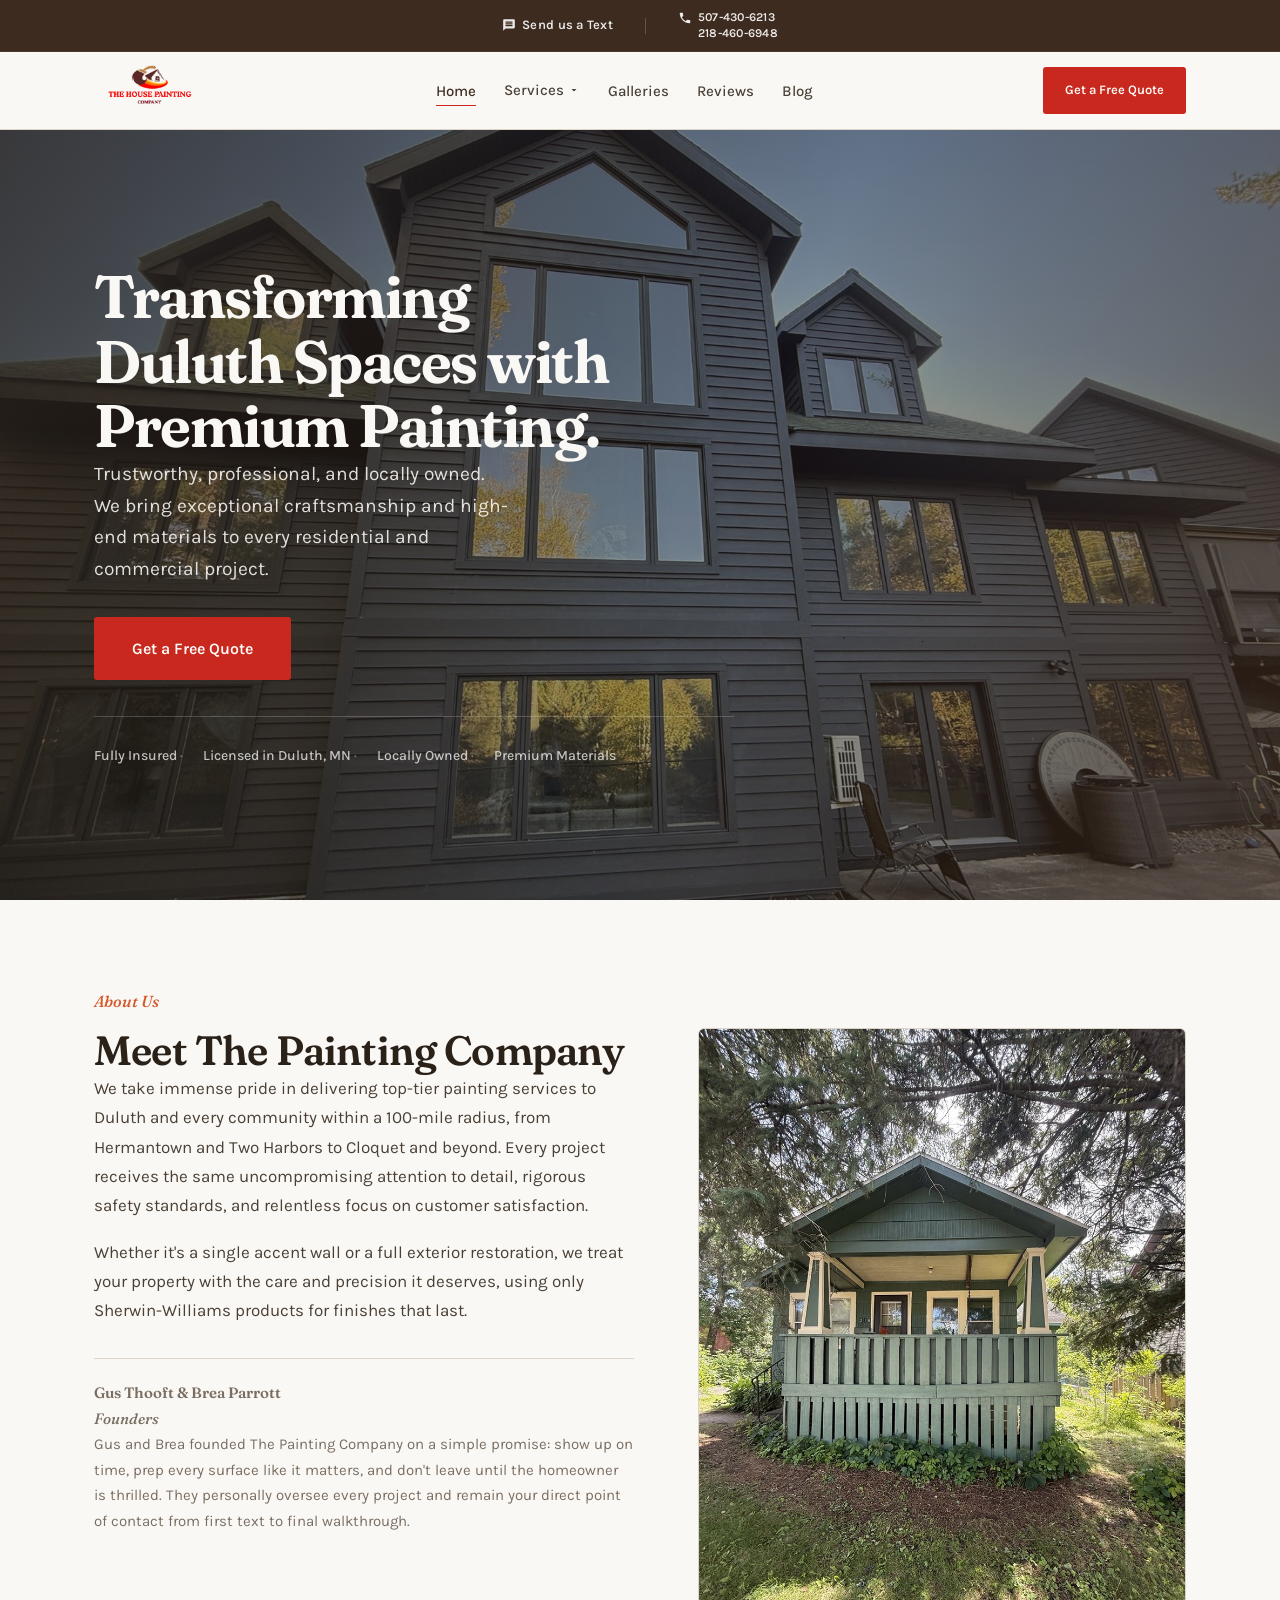
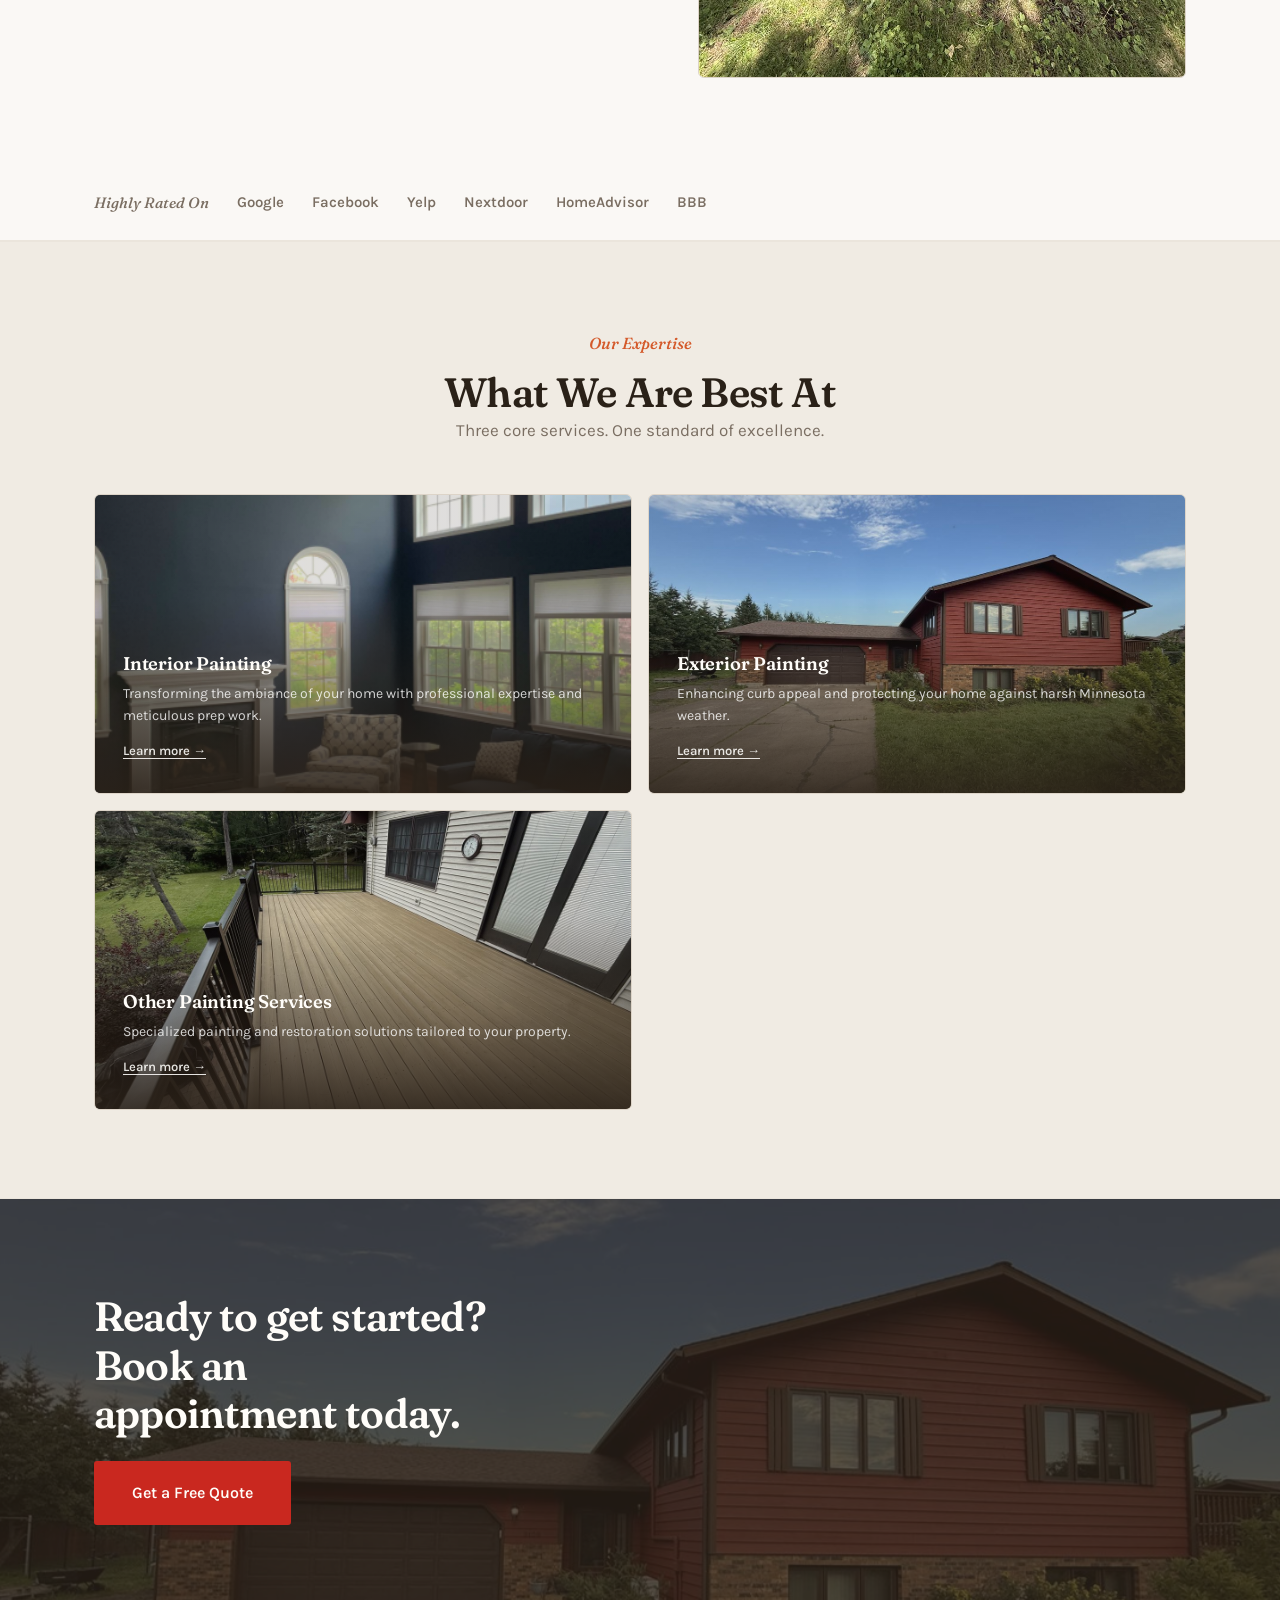
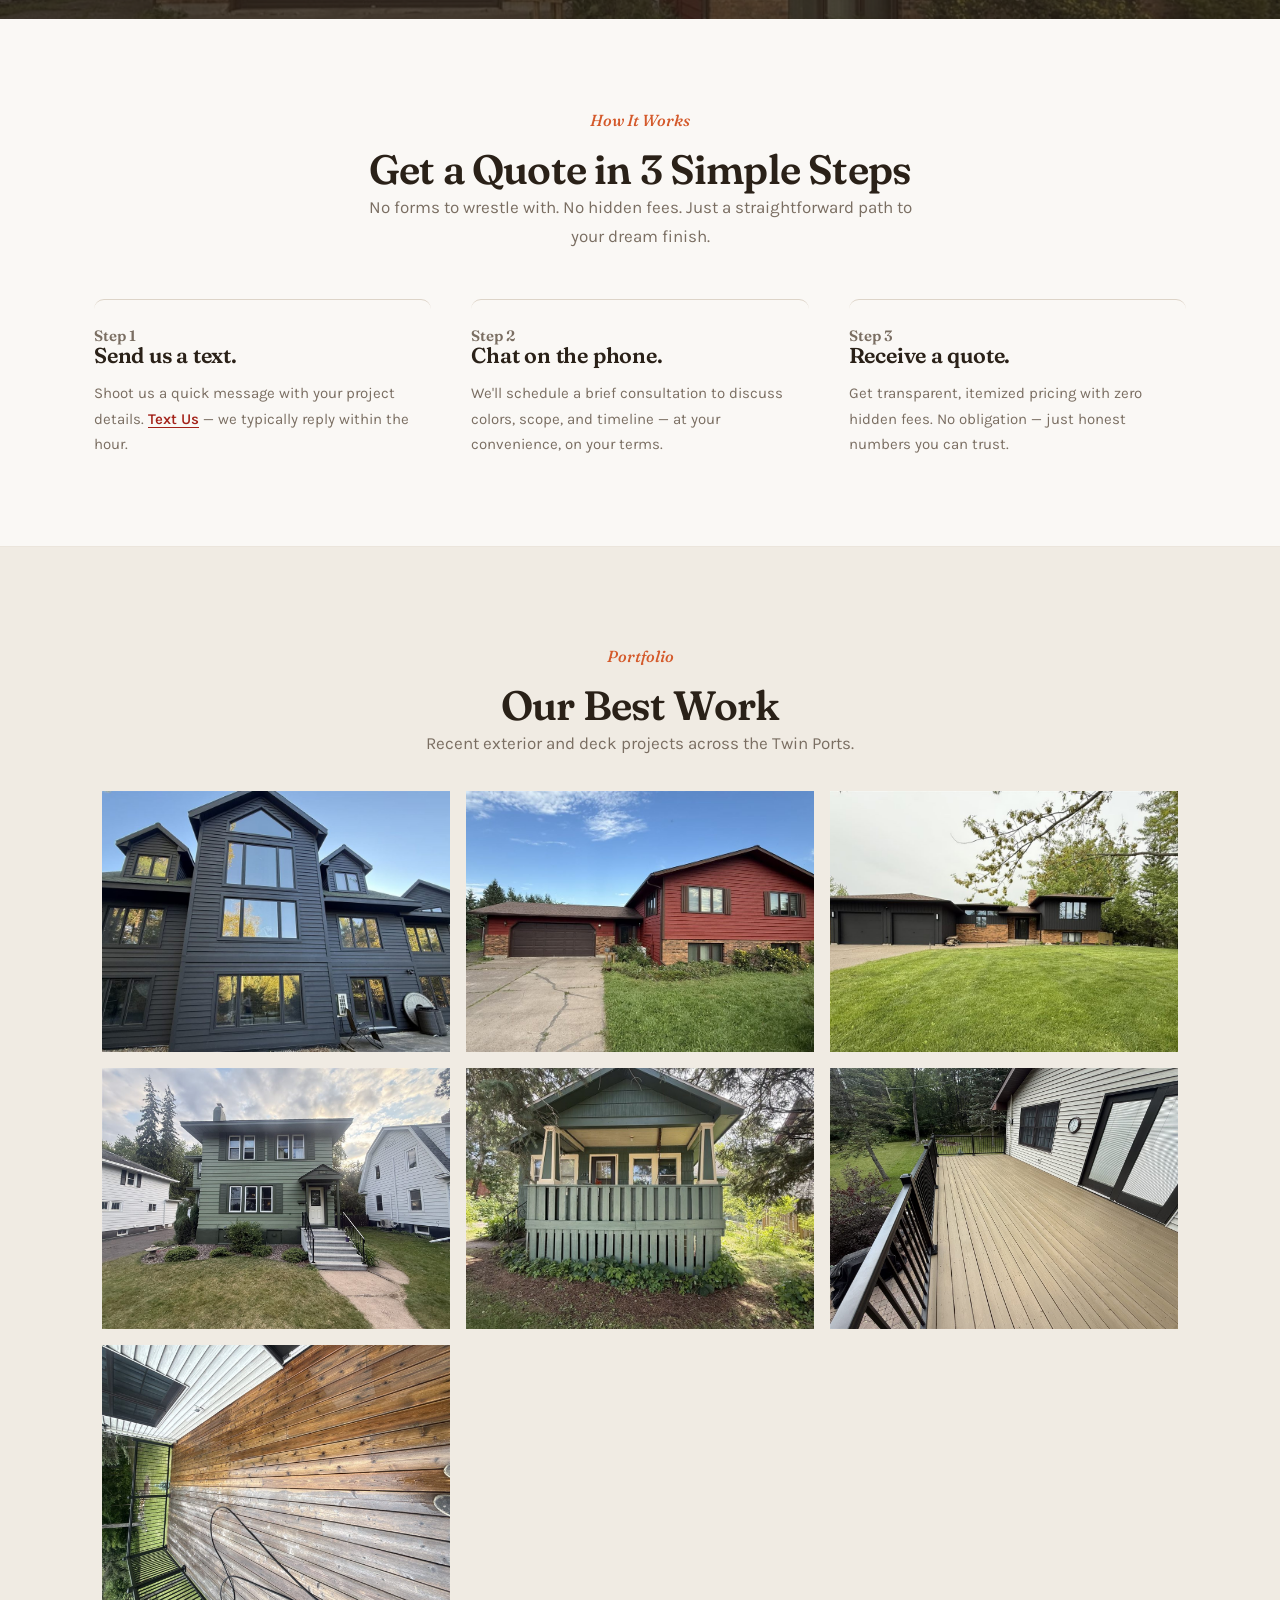
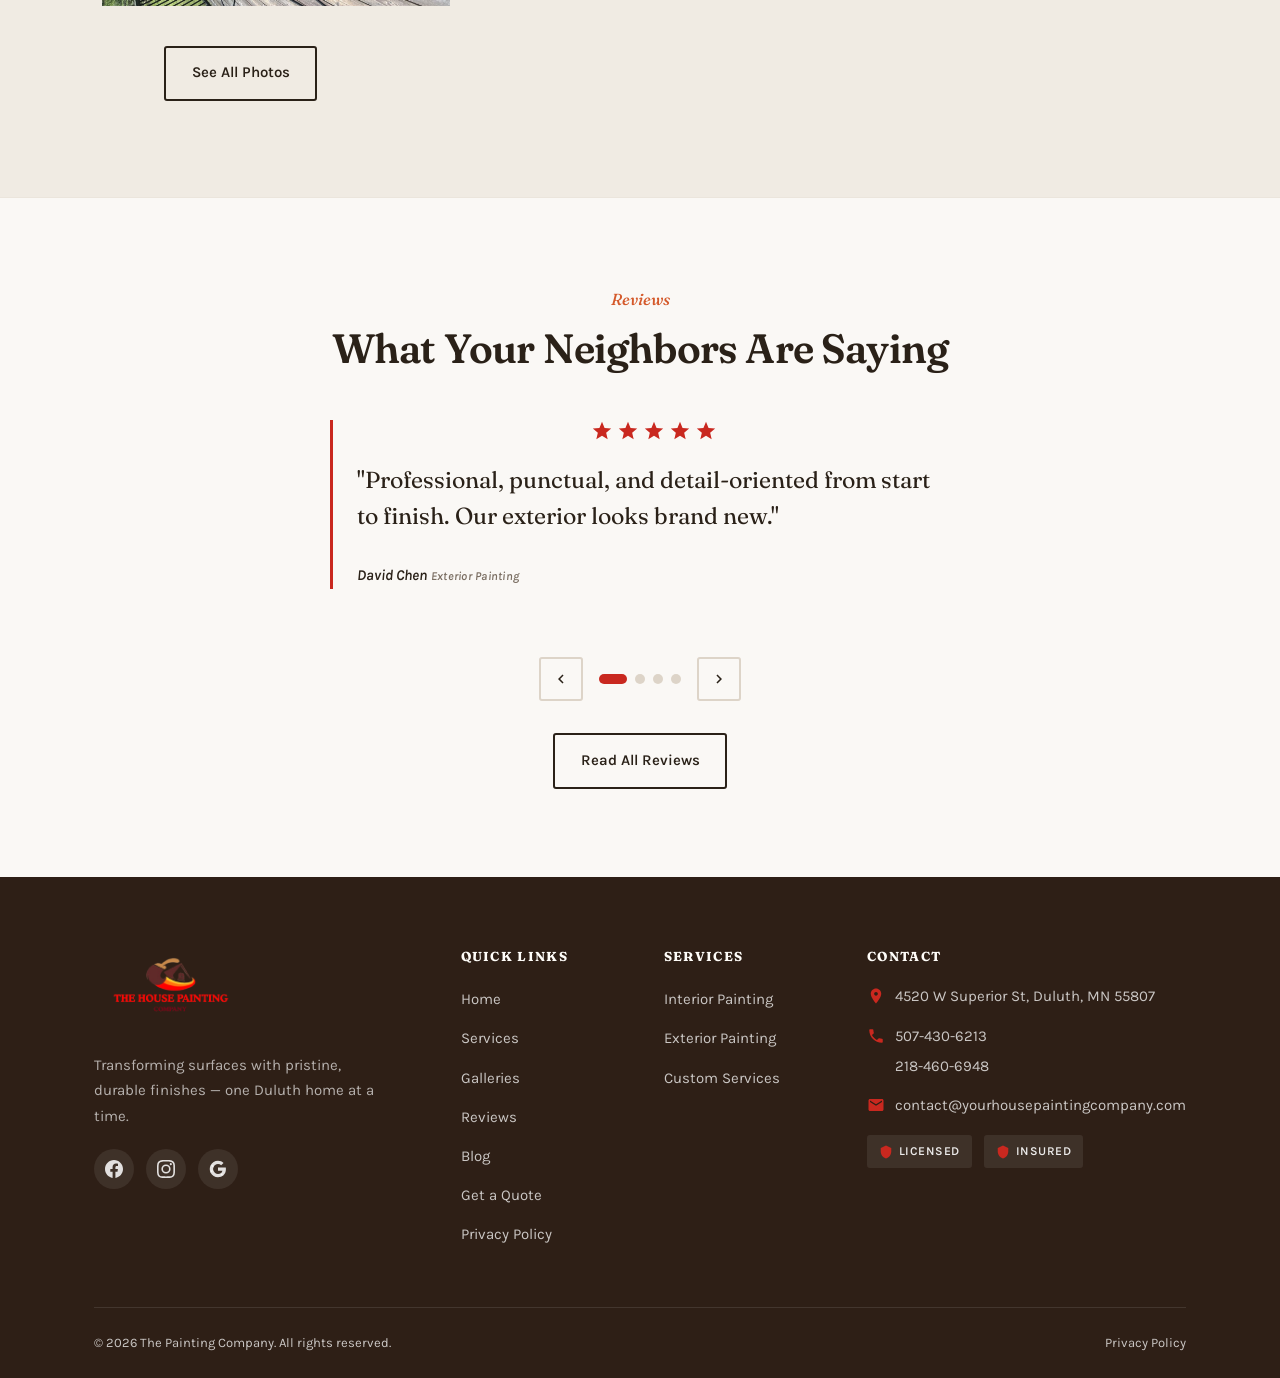
==== commit 85637e4f: "Fix sage bungalow photo orientation across all pages. Co-authored-by: Cursor <cursoragent@cursor.com" ====
--- a/index.html
+++ b/index.html
@@ -1,486 +1,486 @@
-﻿<!DOCTYPE html>
-<html lang="en">
-<head>
-  <meta charset="UTF-8">
-  <meta name="viewport" content="width=device-width, initial-scale=1.0">
-  <meta name="description" content="The Painting Company — Transforming Duluth spaces with premium interior and exterior painting. Locally owned. Licensed & insured. Get a free quote today.">
-  <title>The Painting Company | Duluth, MN</title>
-  <link rel="preconnect" href="https://fonts.googleapis.com">
-  <link rel="preconnect" href="https://fonts.gstatic.com" crossorigin>
-  <link href="https://fonts.googleapis.com/css2?family=Fraunces:opsz,wght@9..144,500;9..144,600;9..144,650&family=Karla:wght@400;500;600&display=swap" rel="stylesheet">
-  <link rel="icon" href="assets/logo.png" type="image/png">
-  <link rel="stylesheet" href="css/style.css">
-</head>
-<body>
-
-  <!-- ========== SITE HEADER ========== -->
-  <div class="site-header" role="banner">
-    <div class="top-bar">
-      <div class="top-bar__inner">
-        <a href="sms:+12184606948" class="top-bar__link">
-          <svg viewBox="0 0 24 24" aria-hidden="true"><path d="M20 2H4c-1.1 0-2 .9-2 2v18l4-4h14c1.1 0 2-.9 2-2V4c0-1.1-.9-2-2-2zm-2 12H6v-2h12v2zm0-3H6V9h12v2zm0-3H6V6h12v2z"/></svg>
-          Send us a Text
-        </a>
-        <span class="top-bar__divider" aria-hidden="true"></span>
-        <div class="top-bar__phones">
-          <a href="tel:+15074306213" class="top-bar__link">
-            <svg viewBox="0 0 24 24" aria-hidden="true"><path d="M6.62 10.79c1.44 2.83 3.76 5.14 6.59 6.59l2.2-2.2c.27-.27.67-.36 1.02-.24 1.12.37 2.33.57 3.57.57.55 0 1 .45 1 1V20c0 .55-.45 1-1 1-9.39 0-17-7.61-17-17 0-.55.45-1 1-1h3.5c.55 0 1 .45 1 1 0 1.25.2 2.45.57 3.57.11.35.03.74-.25 1.02l-2.2 2.2z"/></svg>
-            507-430-6213
-          </a>
-          <a href="tel:+12184606948" class="top-bar__link top-bar__link--secondary">218-460-6948</a>
-        </div>
-      </div>
-    </div>
-
-    <header class="header">
-      <div class="header__inner">
-        <a href="index.html" class="header__logo" aria-label="The House Painting Company — Home">
-          <img src="assets/logo.png" alt="The House Painting Company" class="header__logo-img" width="200" height="72">
-        </a>
-
-        <nav class="header__nav" aria-label="Main navigation">
-          <ul class="header__nav-list">
-            <li><a href="index.html" class="header__nav-link header__nav-link--active">Home</a></li>
-            <li class="nav-item--dropdown">
-              <a href="services.html" class="header__nav-link">
-                Services
-                <svg viewBox="0 0 24 24" aria-hidden="true"><path d="M7 10l5 5 5-5z"/></svg>
-              </a>
-              <div class="nav-dropdown" role="menu">
-                <a href="services.html#interior" class="nav-dropdown__link" role="menuitem">Interior</a>
-                <a href="services.html#exterior" class="nav-dropdown__link" role="menuitem">Exterior</a>
-                <a href="services.html#custom" class="nav-dropdown__link" role="menuitem">Custom Services</a>
-              </div>
-            </li>
-            <li><a href="gallery.html" class="header__nav-link">Galleries</a></li>
-            <li><a href="reviews.html" class="header__nav-link">Reviews</a></li>
-            <li><a href="blog.html" class="header__nav-link">Blog</a></li>
-          </ul>
-        </nav>
-
-        <div class="header__actions">
-          <div class="header__cta">
-            <a href="contact.html" class="btn btn--primary">Get a Free Quote</a>
-          </div>
-          <button class="header__toggle" aria-label="Open menu" aria-expanded="false" aria-controls="mobile-nav">
-            <span class="header__toggle-bar"></span>
-            <span class="header__toggle-bar"></span>
-            <span class="header__toggle-bar"></span>
-          </button>
-        </div>
-      </div>
-    </header>
-  </div>
-
-  <nav class="mobile-nav" id="mobile-nav" aria-label="Mobile navigation">
-    <ul class="mobile-nav__list">
-      <li><a href="index.html" class="mobile-nav__link">Home</a></li>
-      <li>
-        <a href="services.html" class="mobile-nav__link">Services</a>
-        <div class="mobile-nav__sub">
-          <a href="services.html#interior" class="mobile-nav__sub-link">Interior</a>
-          <a href="services.html#exterior" class="mobile-nav__sub-link">Exterior</a>
-          <a href="services.html#custom" class="mobile-nav__sub-link">Custom Services</a>
-        </div>
-      </li>
-      <li><a href="gallery.html" class="mobile-nav__link">Galleries</a></li>
-      <li><a href="reviews.html" class="mobile-nav__link">Reviews</a></li>
-      <li><a href="blog.html" class="mobile-nav__link">Blog</a></li>
-    </ul>
-        <a href="tel:+15074306213" class="mobile-nav__phone">507-430-6213</a>
-    <a href="tel:+12184606948" class="mobile-nav__phone">218-460-6948</a>
-    <a href="sms:+12184606948" class="mobile-nav__phone" style="margin-top: 0.5rem;">Text Us</a>
-    <div class="mobile-nav__cta">
-      <a href="contact.html" class="btn btn--primary btn--lg">Get a Free Quote</a>
-    </div>
-  </nav>
-
-  <main class="page-offset">
-
-    <!-- ========== 1. HERO ========== -->
-    <section class="hero" aria-label="Welcome">
-      <div class="hero__media">
-        <img
-          src="assets/work/hero.jpg"
-          alt="The Painting Company exterior project — charcoal finish on a modern Duluth-area home"
-          width="1920"
-          height="1080"
-          fetchpriority="high"
-        >
-      </div>
-      <div class="hero__overlay" aria-hidden="true"></div>
-      <div class="container">
-        <div class="hero__content fade-in">
-          <h1>Transforming Duluth Spaces with Premium Painting.</h1>
-          <p>Trustworthy, professional, and locally owned. We bring exceptional craftsmanship and high-end materials to every residential and commercial project.</p>
-          <div class="hero__actions">
-            <a href="contact.html" class="btn btn--primary btn--lg">Get a Free Quote</a>
-          </div>
-          <div class="hero-trust" aria-label="Trust indicators">
-            <div class="hero-trust__item">
-              <span class="hero-trust__icon" aria-hidden="true"><svg viewBox="0 0 24 24"><path d="M12 1L3 5v6c0 5.55 3.84 10.74 9 12 5.16-1.26 9-6.45 9-12V5l-9-4z"/></svg></span>
-              Fully Insured
-            </div>
-            <div class="hero-trust__item">
-              <span class="hero-trust__icon" aria-hidden="true"><svg viewBox="0 0 24 24"><path d="M14 2H6c-1.1 0-2 .9-2 2v16c0 1.1.9 2 2 2h12c1.1 0 2-.9 2-2V8l-6-6zm-1 2l5 5h-5V4z"/></svg></span>
-              Licensed in Duluth, MN
-            </div>
-            <div class="hero-trust__item">
-              <span class="hero-trust__icon" aria-hidden="true"><svg viewBox="0 0 24 24"><path d="M12 2C8.13 2 5 5.13 5 9c0 5.25 7 13 7 13s7-7.75 7-13c0-3.87-3.13-7-7-7zm0 9.5c-1.38 0-2.5-1.12-2.5-2.5s1.12-2.5 2.5-2.5 2.5 1.12 2.5 2.5-1.12 2.5-2.5 2.5z"/></svg></span>
-              Locally Owned
-            </div>
-            <div class="hero-trust__item">
-              <span class="hero-trust__icon" aria-hidden="true"><svg viewBox="0 0 24 24"><path d="M12 2l3.09 6.26L22 9.27l-5 4.87 1.18 6.88L12 17.77l-6.18 3.25L7 14.14 2 9.27l6.91-1.01L12 2z"/></svg></span>
-              Premium Materials
-            </div>
-          </div>
-        </div>
-      </div>
-    </section>
-
-    <!-- ========== 2. ABOUT / FOUNDER ========== -->
-    <section class="section" aria-labelledby="founder-heading">
-      <div class="container">
-        <div class="founder-section fade-in">
-          <div class="founder-section__content">
-            <span class="section-label">About Us</span>
-            <h2 id="founder-heading">Meet The Painting Company</h2>
-            <p>We take immense pride in delivering top-tier painting services to Duluth and every community within a 100-mile radius, from Hermantown and Two Harbors to Cloquet and beyond. Every project receives the same uncompromising attention to detail, rigorous safety standards, and relentless focus on customer satisfaction.</p>
-            <p>Whether it's a single accent wall or a full exterior restoration, we treat your property with the care and precision it deserves, using only Sherwin-Williams products for finishes that last.</p>
-            <div class="founder-callout">
-              <p class="founder-callout__name">Gus Thooft &amp; Brea Parrott</p>
-              <p class="founder-callout__role">Founders</p>
-              <p>Gus and Brea founded The Painting Company on a simple promise: show up on time, prep every surface like it matters, and don't leave until the homeowner is thrilled. They personally oversee every project and remain your direct point of contact from first text to final walkthrough.</p>
-            </div>
-          </div>
-          <div class="founder-section__image">
-            <img
-              src="assets/work/exterior-sage-bungalow.jpeg"
-              alt="Completed sage green exterior painting on a bungalow by The Painting Company"
-              width="800"
-              height="1000"
-              loading="lazy"
-            >
-          </div>
-        </div>
-      </div>
-    </section>
-
-    <!-- ========== 3. PLATFORM RECOGNITION BAR ========== -->
-    <section class="platform-bar" aria-label="Highly rated on">
-      <div class="container">
-        <div class="platform-bar__inner fade-in">
-          <span class="platform-bar__label">Highly Rated On</span>
-          <span class="platform-logo platform-logo--google">Google</span>
-          <span class="platform-logo platform-logo--facebook">Facebook</span>
-          <span class="platform-logo platform-logo--yelp">Yelp</span>
-          <span class="platform-logo">Nextdoor</span>
-          <span class="platform-logo">HomeAdvisor</span>
-          <span class="platform-logo platform-logo--bbb">BBB</span>
-        </div>
-      </div>
-    </section>
-
-    <!-- ========== 4. WHAT WE ARE BEST AT ========== -->
-    <section class="section section--gray" aria-labelledby="best-at-heading">
-      <div class="container">
-        <div class="text-center fade-in" style="max-width: 640px; margin: 0 auto 3rem;">
-          <span class="section-label">Our Expertise</span>
-          <h2 id="best-at-heading">What We Are Best At</h2>
-          <p class="text-muted">Three core services. One standard of excellence.</p>
-        </div>
-
-        <div class="services-grid fade-in">
-          <a href="services.html#interior" class="service-tile">
-            <div class="service-tile__bg">
-              <img src="assets/work/interior-living-room.png" alt="Interior painting with navy walls and crisp white trim in a modern living room" loading="lazy">
-            </div>
-            <div class="service-tile__overlay" aria-hidden="true"></div>
-            <div class="service-tile__content">
-              <h3>Interior Painting</h3>
-              <p>Transforming the ambiance of your home with professional expertise and meticulous prep work.</p>
-              <span class="service-tile__link">Learn more →</span>
-            </div>
-          </a>
-
-          <a href="services.html#exterior" class="service-tile">
-            <div class="service-tile__bg">
-              <img src="assets/work/exterior-red-trim.jpg" alt="Exterior painting on a split-level home with bold red siding" loading="lazy">
-            </div>
-            <div class="service-tile__overlay" aria-hidden="true"></div>
-            <div class="service-tile__content">
-              <h3>Exterior Painting</h3>
-              <p>Enhancing curb appeal and protecting your home against harsh Minnesota weather.</p>
-              <span class="service-tile__link">Learn more →</span>
-            </div>
-          </a>
-
-          <a href="services.html#custom" class="service-tile">
-            <div class="service-tile__bg">
-              <img src="assets/work/deck-staining-finished.jpeg" alt="Professional deck staining and sealing on a backyard deck" loading="lazy">
-            </div>
-            <div class="service-tile__overlay" aria-hidden="true"></div>
-            <div class="service-tile__content">
-              <h3>Other Painting Services</h3>
-              <p>Specialized painting and restoration solutions tailored to your property.</p>
-              <span class="service-tile__link">Learn more →</span>
-            </div>
-          </a>
-        </div>
-      </div>
-    </section>
-
-    <!-- ========== 5. PARALLAX CTA BREAK ========== -->
-    <section class="parallax-cta" aria-labelledby="parallax-cta-heading" data-parallax>
-      <div class="parallax-cta__bg">
-        <img src="assets/work/cta-exterior-detail.jpg" alt="" loading="lazy" aria-hidden="true">
-      </div>
-      <div class="parallax-cta__overlay" aria-hidden="true"></div>
-      <div class="parallax-cta__content fade-in">
-        <h2 id="parallax-cta-heading">Ready to get started? Book an appointment today.</h2>
-        <a href="contact.html" class="btn btn--primary btn--lg">Get a Free Quote</a>
-      </div>
-    </section>
-
-    <!-- ========== 6. 3 SIMPLE STEPS ========== -->
-    <section class="section" aria-labelledby="steps-heading">
-      <div class="container">
-        <div class="text-center fade-in" style="max-width: 560px; margin: 0 auto 3rem;">
-          <span class="section-label">How It Works</span>
-          <h2 id="steps-heading">Get a Quote in 3 Simple Steps</h2>
-          <p class="text-muted">No forms to wrestle with. No hidden fees. Just a straightforward path to your dream finish.</p>
-        </div>
-
-        <div class="steps-grid fade-in">
-          <div class="step-card">
-            <div class="step-card__icon" aria-hidden="true">
-              <svg viewBox="0 0 24 24"><path d="M20 2H4c-1.1 0-2 .9-2 2v18l4-4h14c1.1 0 2-.9 2-2V4c0-1.1-.9-2-2-2zm-2 12H6v-2h12v2zm0-3H6V9h12v2zm0-3H6V6h12v2z"/></svg>
-            </div>
-            <p class="step-card__number">Step 1</p>
-            <h3>Send us a text.</h3>
-            <p>Shoot us a quick message with your project details. <a href="sms:+12184606948">Text Us</a> — we typically reply within the hour.</p>
-          </div>
-
-          <div class="step-card">
-            <div class="step-card__icon" aria-hidden="true">
-              <svg viewBox="0 0 24 24"><path d="M6.62 10.79c1.44 2.83 3.76 5.14 6.59 6.59l2.2-2.2c.27-.27.67-.36 1.02-.24 1.12.37 2.33.57 3.57.57.55 0 1 .45 1 1V20c0 .55-.45 1-1 1-9.39 0-17-7.61-17-17 0-.55.45-1 1-1h3.5c.55 0 1 .45 1 1 0 1.25.2 2.45.57 3.57.11.35.03.74-.25 1.02l-2.2 2.2z"/></svg>
-            </div>
-            <p class="step-card__number">Step 2</p>
-            <h3>Chat on the phone.</h3>
-            <p>We'll schedule a brief consultation to discuss colors, scope, and timeline — at your convenience, on your terms.</p>
-          </div>
-
-          <div class="step-card">
-            <div class="step-card__icon" aria-hidden="true">
-              <svg viewBox="0 0 24 24"><path d="M14 2H6c-1.1 0-2 .9-2 2v16c0 1.1.9 2 2 2h12c1.1 0 2-.9 2-2V8l-6-6zm2 16H8v-2h8v2zm0-4H8v-2h8v2zm-3-5V3.5L18.5 9H13z"/></svg>
-            </div>
-            <p class="step-card__number">Step 3</p>
-            <h3>Receive a quote.</h3>
-            <p>Get transparent, itemized pricing with zero hidden fees. No obligation — just honest numbers you can trust.</p>
-          </div>
-        </div>
-      </div>
-    </section>
-
-    <!-- ========== 7. PORTFOLIO PREVIEW ========== -->
-    <section class="portfolio-preview section--gray" aria-labelledby="portfolio-heading">
-      <div class="container" style="margin-bottom: 2rem;">
-        <div class="text-center fade-in">
-          <span class="section-label">Portfolio</span>
-          <h2 id="portfolio-heading">Our Best Work</h2>
-          <p class="text-muted">Recent exterior and deck projects across the Twin Ports.</p>
-        </div>
-      </div>
-
-      <div class="portfolio-grid portfolio-grid--featured fade-in">
-        <div class="portfolio-grid__item">
-          <img src="assets/work/exterior-matte-black.jpg" alt="Matte black exterior finish on multi-level home by The Painting Company" loading="lazy">
-        </div>
-        <div class="portfolio-grid__item">
-          <img src="assets/work/exterior-red-trim.jpg" alt="Bold red exterior with dark brown trim on split-level home" loading="lazy">
-        </div>
-        <div class="portfolio-grid__item">
-          <img src="assets/work/exterior-charcoal-brick.jpg" alt="Charcoal exterior with brick accent on split-level home" loading="lazy">
-        </div>
-        <div class="portfolio-grid__item">
-          <img src="assets/work/exterior-sage-two-story.jpeg" alt="Sage green exterior with dark green trim on a two-story home" loading="lazy">
-        </div>
-        <div class="portfolio-grid__item">
-          <img src="assets/work/exterior-sage-bungalow.jpeg" alt="Sage green bungalow with cream trim and front porch" loading="lazy">
-        </div>
-        <div class="portfolio-grid__item">
-          <img src="assets/work/deck-staining-finished.jpeg" alt="Freshly stained backyard deck with warm tan finish" loading="lazy">
-        </div>
-        <div class="portfolio-grid__item">
-          <img src="assets/work/deck-staining-progress.jpeg" alt="Deck staining transformation — weathered wood beside freshly stained boards" loading="lazy">
-        </div>
-      </div>
-
-      <div class="container portfolio-preview__cta fade-in">
-        <a href="gallery.html" class="btn btn--outline-dark">See All Photos</a>
-      </div>
-    </section>
-
-    <!-- ========== 8. REVIEWS CAROUSEL ========== -->
-    <section class="section testimonials" aria-labelledby="reviews-heading">
-      <div class="container">
-        <div class="text-center fade-in" style="margin-bottom: 3rem;">
-          <span class="section-label">Reviews</span>
-          <h2 id="reviews-heading">What Your Neighbors Are Saying</h2>
-        </div>
-
-        <div class="testimonials__track" role="region" aria-live="polite" aria-label="Customer reviews">
-          <blockquote class="testimonial">
-            <div class="testimonial__inner">
-              <div class="testimonial__stars" aria-label="5 out of 5 stars">
-                <svg viewBox="0 0 24 24"><path d="M12 17.27L18.18 21l-1.64-7.03L22 9.24l-7.19-.61L12 2 9.19 8.63 2 9.24l5.46 4.73L5.82 21z"/></svg>
-                <svg viewBox="0 0 24 24"><path d="M12 17.27L18.18 21l-1.64-7.03L22 9.24l-7.19-.61L12 2 9.19 8.63 2 9.24l5.46 4.73L5.82 21z"/></svg>
-                <svg viewBox="0 0 24 24"><path d="M12 17.27L18.18 21l-1.64-7.03L22 9.24l-7.19-.61L12 2 9.19 8.63 2 9.24l5.46 4.73L5.82 21z"/></svg>
-                <svg viewBox="0 0 24 24"><path d="M12 17.27L18.18 21l-1.64-7.03L22 9.24l-7.19-.61L12 2 9.19 8.63 2 9.24l5.46 4.73L5.82 21z"/></svg>
-                <svg viewBox="0 0 24 24"><path d="M12 17.27L18.18 21l-1.64-7.03L22 9.24l-7.19-.61L12 2 9.19 8.63 2 9.24l5.46 4.73L5.82 21z"/></svg>
-              </div>
-              <p class="testimonial__quote">"Professional, punctual, and detail-oriented from start to finish. Our exterior looks brand new."</p>
-              <cite class="testimonial__author">David Chen</cite>
-              <span class="review-card__service">Exterior Painting</span>
-            </div>
-          </blockquote>
-
-          <blockquote class="testimonial">
-            <div class="testimonial__inner">
-              <div class="testimonial__stars" aria-label="5 out of 5 stars">
-                <svg viewBox="0 0 24 24"><path d="M12 17.27L18.18 21l-1.64-7.03L22 9.24l-7.19-.61L12 2 9.19 8.63 2 9.24l5.46 4.73L5.82 21z"/></svg>
-                <svg viewBox="0 0 24 24"><path d="M12 17.27L18.18 21l-1.64-7.03L22 9.24l-7.19-.61L12 2 9.19 8.63 2 9.24l5.46 4.73L5.82 21z"/></svg>
-                <svg viewBox="0 0 24 24"><path d="M12 17.27L18.18 21l-1.64-7.03L22 9.24l-7.19-.61L12 2 9.19 8.63 2 9.24l5.46 4.73L5.82 21z"/></svg>
-                <svg viewBox="0 0 24 24"><path d="M12 17.27L18.18 21l-1.64-7.03L22 9.24l-7.19-.61L12 2 9.19 8.63 2 9.24l5.46 4.73L5.82 21z"/></svg>
-                <svg viewBox="0 0 24 24"><path d="M12 17.27L18.18 21l-1.64-7.03L22 9.24l-7.19-.61L12 2 9.19 8.63 2 9.24l5.46 4.73L5.82 21z"/></svg>
-              </div>
-              <p class="testimonial__quote">"They transformed our entire main floor. The prep work alone set them apart from every other quote we got."</p>
-              <cite class="testimonial__author">Sarah Lindstrom</cite>
-              <span class="review-card__service">Interior Painting</span>
-            </div>
-          </blockquote>
-
-          <blockquote class="testimonial">
-            <div class="testimonial__inner">
-              <div class="testimonial__stars" aria-label="5 out of 5 stars">
-                <svg viewBox="0 0 24 24"><path d="M12 17.27L18.18 21l-1.64-7.03L22 9.24l-7.19-.61L12 2 9.19 8.63 2 9.24l5.46 4.73L5.82 21z"/></svg>
-                <svg viewBox="0 0 24 24"><path d="M12 17.27L18.18 21l-1.64-7.03L22 9.24l-7.19-.61L12 2 9.19 8.63 2 9.24l5.46 4.73L5.82 21z"/></svg>
-                <svg viewBox="0 0 24 24"><path d="M12 17.27L18.18 21l-1.64-7.03L22 9.24l-7.19-.61L12 2 9.19 8.63 2 9.24l5.46 4.73L5.82 21z"/></svg>
-                <svg viewBox="0 0 24 24"><path d="M12 17.27L18.18 21l-1.64-7.03L22 9.24l-7.19-.61L12 2 9.19 8.63 2 9.24l5.46 4.73L5.82 21z"/></svg>
-                <svg viewBox="0 0 24 24"><path d="M12 17.27L18.18 21l-1.64-7.03L22 9.24l-7.19-.61L12 2 9.19 8.63 2 9.24l5.46 4.73L5.82 21z"/></svg>
-              </div>
-              <p class="testimonial__quote">"Communication was excellent. They answered every text within minutes and the crew was respectful of our home throughout."</p>
-              <cite class="testimonial__author">Jennifer Walsh</cite>
-              <span class="review-card__service">Interior Painting</span>
-            </div>
-          </blockquote>
-
-          <blockquote class="testimonial">
-            <div class="testimonial__inner">
-              <div class="testimonial__stars" aria-label="5 out of 5 stars">
-                <svg viewBox="0 0 24 24"><path d="M12 17.27L18.18 21l-1.64-7.03L22 9.24l-7.19-.61L12 2 9.19 8.63 2 9.24l5.46 4.73L5.82 21z"/></svg>
-                <svg viewBox="0 0 24 24"><path d="M12 17.27L18.18 21l-1.64-7.03L22 9.24l-7.19-.61L12 2 9.19 8.63 2 9.24l5.46 4.73L5.82 21z"/></svg>
-                <svg viewBox="0 0 24 24"><path d="M12 17.27L18.18 21l-1.64-7.03L22 9.24l-7.19-.61L12 2 9.19 8.63 2 9.24l5.46 4.73L5.82 21z"/></svg>
-                <svg viewBox="0 0 24 24"><path d="M12 17.27L18.18 21l-1.64-7.03L22 9.24l-7.19-.61L12 2 9.19 8.63 2 9.24l5.46 4.73L5.82 21z"/></svg>
-                <svg viewBox="0 0 24 24"><path d="M12 17.27L18.18 21l-1.64-7.03L22 9.24l-7.19-.61L12 2 9.19 8.63 2 9.24l5.46 4.73L5.82 21z"/></svg>
-              </div>
-              <p class="testimonial__quote">"Two years after our exterior paint job and it still looks freshly done, even through two brutal winters."</p>
-              <cite class="testimonial__author">Robert Olsen</cite>
-              <span class="review-card__service">Exterior Painting</span>
-            </div>
-          </blockquote>
-        </div>
-
-        <div class="testimonials__controls">
-          <button class="testimonials__btn testimonials__btn--prev" aria-label="Previous review">
-            <svg viewBox="0 0 24 24"><path d="M15.41 7.41L14 6l-6 6 6 6 1.41-1.41L10.83 12z"/></svg>
-          </button>
-          <div class="testimonials__dots" role="tablist" aria-label="Review navigation"></div>
-          <button class="testimonials__btn testimonials__btn--next" aria-label="Next review">
-            <svg viewBox="0 0 24 24"><path d="M10 6L8.59 7.41 13.17 12l-4.58 4.59L10 18l6-6z"/></svg>
-          </button>
-        </div>
-
-        <p class="text-center fade-in" style="margin-top: 2rem;">
-          <a href="reviews.html" class="btn btn--outline-dark">Read All Reviews</a>
-        </p>
-      </div>
-    </section>
-
-  </main>
-
-  <!-- ========== 9. FOOTER ========== -->
-  <footer class="footer" role="contentinfo">
-    <div class="container">
-      <div class="footer__grid">
-        <div class="footer__brand">
-          <a href="index.html" class="header__logo" aria-label="The House Painting Company — Home">
-            <img src="assets/logo.png" alt="The House Painting Company" class="header__logo-img header__logo-img--footer" width="220" height="80">
-          </a>
-          <p class="footer__mission">Transforming surfaces with pristine, durable finishes — one Duluth home at a time.</p>
-          <div class="footer__social" aria-label="Social media">
-            <a href="#" class="footer__social-link" aria-label="Facebook">
-              <svg viewBox="0 0 24 24"><path d="M24 12.073c0-6.627-5.373-12-12-12s-12 5.373-12 12c0 5.99 4.388 10.954 10.125 11.854v-8.385H7.078v-3.47h3.047V9.43c0-3.007 1.792-4.669 4.533-4.669 1.312 0 2.686.235 2.686.235v2.953H15.83c-1.491 0-1.956.925-1.956 1.874v2.25h3.328l-.532 3.47h-2.796v8.385C19.612 23.027 24 18.062 24 12.073z"/></svg>
-            </a>
-            <a href="#" class="footer__social-link" aria-label="Instagram">
-              <svg viewBox="0 0 24 24"><path d="M12 2.163c3.204 0 3.584.012 4.85.07 3.252.148 4.771 1.691 4.919 4.919.058 1.265.069 1.645.069 4.849 0 3.205-.012 3.584-.069 4.849-.149 3.225-1.664 4.771-4.919 4.919-1.266.058-1.644.07-4.85.07-3.204 0-3.584-.012-4.849-.07-3.26-.149-4.771-1.699-4.919-4.92-.058-1.265-.07-1.644-.07-4.849 0-3.204.013-3.583.07-4.849.149-3.227 1.664-4.771 4.919-4.919 1.266-.057 1.645-.069 4.849-.069zM12 0C8.741 0 8.333.014 7.053.072 2.695.272.273 2.69.073 7.052.014 8.333 0 8.741 0 12c0 3.259.014 3.668.072 4.948.2 4.358 2.618 6.78 6.98 6.98C8.333 23.986 8.741 24 12 24c3.259 0 3.668-.014 4.948-.072 4.354-.2 6.782-2.618 6.979-6.98.059-1.28.073-1.689.073-4.948 0-3.259-.014-3.667-.072-4.947-.196-4.354-2.617-6.78-6.979-6.98C15.668.014 15.259 0 12 0zm0 5.838a6.162 6.162 0 100 12.324 6.162 6.162 0 000-12.324zM12 16a4 4 0 110-8 4 4 0 010 8zm6.406-11.845a1.44 1.44 0 100 2.881 1.44 1.44 0 000-2.881z"/></svg>
-            </a>
-            <a href="#" class="footer__social-link" aria-label="Google">
-              <svg viewBox="0 0 24 24"><path d="M22.56 12.25c0-.78-.07-1.53-.2-2.25H12v4.26h5.92c-.26 1.37-1.04 2.53-2.21 3.31v2.77h3.57c2.08-1.92 3.28-4.74 3.28-8.09z"/><path d="M12 23c2.97 0 5.46-.98 7.28-2.66l-3.57-2.77c-.98.66-2.23 1.06-3.71 1.06-2.86 0-5.29-1.93-6.16-4.53H2.18v2.84C3.99 20.53 7.7 23 12 23z"/><path d="M5.84 14.09c-.22-.66-.35-1.36-.35-2.09s.13-1.43.35-2.09V7.07H2.18C1.43 8.55 1 10.22 1 12s.43 3.45 1.18 4.93l2.85-2.22.81-.62z"/><path d="M12 5.38c1.62 0 3.06.56 4.21 1.64l3.15-3.15C17.45 2.09 14.97 1 12 1 7.7 1 3.99 3.47 2.18 7.07l3.66 2.84c.87-2.6 3.3-4.53 6.16-4.53z"/></svg>
-            </a>
-          </div>
-        </div>
-
-        <div>
-          <h3 class="footer__heading">Quick Links</h3>
-          <ul class="footer__links">
-            <li><a href="index.html">Home</a></li>
-            <li><a href="services.html">Services</a></li>
-            <li><a href="gallery.html">Galleries</a></li>
-            <li><a href="reviews.html">Reviews</a></li>
-            <li><a href="blog.html">Blog</a></li>
-            <li><a href="contact.html">Get a Quote</a></li>
-            <li><a href="privacy.html">Privacy Policy</a></li>
-          </ul>
-        </div>
-
-        <div>
-          <h3 class="footer__heading">Services</h3>
-          <ul class="footer__links">
-            <li><a href="services.html#interior">Interior Painting</a></li>
-            <li><a href="services.html#exterior">Exterior Painting</a></li>
-            <li><a href="services.html#custom">Custom Services</a></li>
-          </ul>
-        </div>
-
-        <div>
-          <h3 class="footer__heading">Contact</h3>
-          <div class="footer__contact-item">
-            <svg viewBox="0 0 24 24"><path d="M12 2C8.13 2 5 5.13 5 9c0 5.25 7 13 7 13s7-7.75 7-13c0-3.87-3.13-7-7-7zm0 9.5c-1.38 0-2.5-1.12-2.5-2.5s1.12-2.5 2.5-2.5 2.5 1.12 2.5 2.5-1.12 2.5-2.5 2.5z"/></svg>
-            <span>4520 W Superior St, Duluth, MN 55807</span>
-          </div>
-          <div class="footer__contact-item">
-            <svg viewBox="0 0 24 24"><path d="M6.62 10.79c1.44 2.83 3.76 5.14 6.59 6.59l2.2-2.2c.27-.27.67-.36 1.02-.24 1.12.37 2.33.57 3.57.57.55 0 1 .45 1 1V20c0 .55-.45 1-1 1-9.39 0-17-7.61-17-17 0-.55.45-1 1-1h3.5c.55 0 1 .45 1 1 0 1.25.2 2.45.57 3.57.11.35.03.74-.25 1.02l-2.2 2.2z"/></svg>
-            <span class="phone-stack"><a href="tel:+15074306213">507-430-6213</a><a href="tel:+12184606948">218-460-6948</a></span>
-          </div>
-          <div class="footer__contact-item">
-            <svg viewBox="0 0 24 24"><path d="M20 4H4c-1.1 0-1.99.9-1.99 2L2 18c0 1.1.9 2 2 2h16c1.1 0 2-.9 2-2V6c0-1.1-.9-2-2-2zm0 4l-8 5-8-5V6l8 5 8-5v2z"/></svg>
-            <a href="mailto:contact@yourhousepaintingcompany.com">contact@yourhousepaintingcompany.com</a>
-          </div>
-          <div class="footer__badges" style="margin-top: 1rem;">
-            <span class="footer__badge"><svg viewBox="0 0 24 24"><path d="M12 1L3 5v6c0 5.55 3.84 10.74 9 12 5.16-1.26 9-6.45 9-12V5l-9-4z"/></svg>Licensed</span>
-            <span class="footer__badge"><svg viewBox="0 0 24 24"><path d="M12 1L3 5v6c0 5.55 3.84 10.74 9 12 5.16-1.26 9-6.45 9-12V5l-9-4z"/></svg>Insured</span>
-          </div>
-        </div>
-      </div>
-
-      <div class="footer__bottom">
-        <span>&copy; 2026 The Painting Company. All rights reserved.</span>
-        <a href="privacy.html">Privacy Policy</a>
-      </div>
-    </div>
-  </footer>
-
-  <script src="js/main.js" defer></script>
-</body>
-</html>
+﻿<!DOCTYPE html>
+<html lang="en">
+<head>
+  <meta charset="UTF-8">
+  <meta name="viewport" content="width=device-width, initial-scale=1.0">
+  <meta name="description" content="The Painting Company — Transforming Duluth spaces with premium interior and exterior painting. Locally owned. Licensed & insured. Get a free quote today.">
+  <title>The Painting Company | Duluth, MN</title>
+  <link rel="preconnect" href="https://fonts.googleapis.com">
+  <link rel="preconnect" href="https://fonts.gstatic.com" crossorigin>
+  <link href="https://fonts.googleapis.com/css2?family=Fraunces:opsz,wght@9..144,500;9..144,600;9..144,650&family=Karla:wght@400;500;600&display=swap" rel="stylesheet">
+  <link rel="icon" href="assets/logo.png" type="image/png">
+  <link rel="stylesheet" href="css/style.css">
+</head>
+<body>
+
+  <!-- ========== SITE HEADER ========== -->
+  <div class="site-header" role="banner">
+    <div class="top-bar">
+      <div class="top-bar__inner">
+        <a href="sms:+12184606948" class="top-bar__link">
+          <svg viewBox="0 0 24 24" aria-hidden="true"><path d="M20 2H4c-1.1 0-2 .9-2 2v18l4-4h14c1.1 0 2-.9 2-2V4c0-1.1-.9-2-2-2zm-2 12H6v-2h12v2zm0-3H6V9h12v2zm0-3H6V6h12v2z"/></svg>
+          Send us a Text
+        </a>
+        <span class="top-bar__divider" aria-hidden="true"></span>
+        <div class="top-bar__phones">
+          <a href="tel:+15074306213" class="top-bar__link">
+            <svg viewBox="0 0 24 24" aria-hidden="true"><path d="M6.62 10.79c1.44 2.83 3.76 5.14 6.59 6.59l2.2-2.2c.27-.27.67-.36 1.02-.24 1.12.37 2.33.57 3.57.57.55 0 1 .45 1 1V20c0 .55-.45 1-1 1-9.39 0-17-7.61-17-17 0-.55.45-1 1-1h3.5c.55 0 1 .45 1 1 0 1.25.2 2.45.57 3.57.11.35.03.74-.25 1.02l-2.2 2.2z"/></svg>
+            507-430-6213
+          </a>
+          <a href="tel:+12184606948" class="top-bar__link top-bar__link--secondary">218-460-6948</a>
+        </div>
+      </div>
+    </div>
+
+    <header class="header">
+      <div class="header__inner">
+        <a href="index.html" class="header__logo" aria-label="The House Painting Company — Home">
+          <img src="assets/logo.png" alt="The House Painting Company" class="header__logo-img" width="200" height="72">
+        </a>
+
+        <nav class="header__nav" aria-label="Main navigation">
+          <ul class="header__nav-list">
+            <li><a href="index.html" class="header__nav-link header__nav-link--active">Home</a></li>
+            <li class="nav-item--dropdown">
+              <a href="services.html" class="header__nav-link">
+                Services
+                <svg viewBox="0 0 24 24" aria-hidden="true"><path d="M7 10l5 5 5-5z"/></svg>
+              </a>
+              <div class="nav-dropdown" role="menu">
+                <a href="services.html#interior" class="nav-dropdown__link" role="menuitem">Interior</a>
+                <a href="services.html#exterior" class="nav-dropdown__link" role="menuitem">Exterior</a>
+                <a href="services.html#custom" class="nav-dropdown__link" role="menuitem">Custom Services</a>
+              </div>
+            </li>
+            <li><a href="gallery.html" class="header__nav-link">Galleries</a></li>
+            <li><a href="reviews.html" class="header__nav-link">Reviews</a></li>
+            <li><a href="blog.html" class="header__nav-link">Blog</a></li>
+          </ul>
+        </nav>
+
+        <div class="header__actions">
+          <div class="header__cta">
+            <a href="contact.html" class="btn btn--primary">Get a Free Quote</a>
+          </div>
+          <button class="header__toggle" aria-label="Open menu" aria-expanded="false" aria-controls="mobile-nav">
+            <span class="header__toggle-bar"></span>
+            <span class="header__toggle-bar"></span>
+            <span class="header__toggle-bar"></span>
+          </button>
+        </div>
+      </div>
+    </header>
+  </div>
+
+  <nav class="mobile-nav" id="mobile-nav" aria-label="Mobile navigation">
+    <ul class="mobile-nav__list">
+      <li><a href="index.html" class="mobile-nav__link">Home</a></li>
+      <li>
+        <a href="services.html" class="mobile-nav__link">Services</a>
+        <div class="mobile-nav__sub">
+          <a href="services.html#interior" class="mobile-nav__sub-link">Interior</a>
+          <a href="services.html#exterior" class="mobile-nav__sub-link">Exterior</a>
+          <a href="services.html#custom" class="mobile-nav__sub-link">Custom Services</a>
+        </div>
+      </li>
+      <li><a href="gallery.html" class="mobile-nav__link">Galleries</a></li>
+      <li><a href="reviews.html" class="mobile-nav__link">Reviews</a></li>
+      <li><a href="blog.html" class="mobile-nav__link">Blog</a></li>
+    </ul>
+        <a href="tel:+15074306213" class="mobile-nav__phone">507-430-6213</a>
+    <a href="tel:+12184606948" class="mobile-nav__phone">218-460-6948</a>
+    <a href="sms:+12184606948" class="mobile-nav__phone" style="margin-top: 0.5rem;">Text Us</a>
+    <div class="mobile-nav__cta">
+      <a href="contact.html" class="btn btn--primary btn--lg">Get a Free Quote</a>
+    </div>
+  </nav>
+
+  <main class="page-offset">
+
+    <!-- ========== 1. HERO ========== -->
+    <section class="hero" aria-label="Welcome">
+      <div class="hero__media">
+        <img
+          src="assets/work/hero.jpg"
+          alt="The Painting Company exterior project — charcoal finish on a modern Duluth-area home"
+          width="1920"
+          height="1080"
+          fetchpriority="high"
+        >
+      </div>
+      <div class="hero__overlay" aria-hidden="true"></div>
+      <div class="container">
+        <div class="hero__content fade-in">
+          <h1>Transforming Duluth Spaces with Premium Painting.</h1>
+          <p>Trustworthy, professional, and locally owned. We bring exceptional craftsmanship and high-end materials to every residential and commercial project.</p>
+          <div class="hero__actions">
+            <a href="contact.html" class="btn btn--primary btn--lg">Get a Free Quote</a>
+          </div>
+          <div class="hero-trust" aria-label="Trust indicators">
+            <div class="hero-trust__item">
+              <span class="hero-trust__icon" aria-hidden="true"><svg viewBox="0 0 24 24"><path d="M12 1L3 5v6c0 5.55 3.84 10.74 9 12 5.16-1.26 9-6.45 9-12V5l-9-4z"/></svg></span>
+              Fully Insured
+            </div>
+            <div class="hero-trust__item">
+              <span class="hero-trust__icon" aria-hidden="true"><svg viewBox="0 0 24 24"><path d="M14 2H6c-1.1 0-2 .9-2 2v16c0 1.1.9 2 2 2h12c1.1 0 2-.9 2-2V8l-6-6zm-1 2l5 5h-5V4z"/></svg></span>
+              Licensed in Duluth, MN
+            </div>
+            <div class="hero-trust__item">
+              <span class="hero-trust__icon" aria-hidden="true"><svg viewBox="0 0 24 24"><path d="M12 2C8.13 2 5 5.13 5 9c0 5.25 7 13 7 13s7-7.75 7-13c0-3.87-3.13-7-7-7zm0 9.5c-1.38 0-2.5-1.12-2.5-2.5s1.12-2.5 2.5-2.5 2.5 1.12 2.5 2.5-1.12 2.5-2.5 2.5z"/></svg></span>
+              Locally Owned
+            </div>
+            <div class="hero-trust__item">
+              <span class="hero-trust__icon" aria-hidden="true"><svg viewBox="0 0 24 24"><path d="M12 2l3.09 6.26L22 9.27l-5 4.87 1.18 6.88L12 17.77l-6.18 3.25L7 14.14 2 9.27l6.91-1.01L12 2z"/></svg></span>
+              Premium Materials
+            </div>
+          </div>
+        </div>
+      </div>
+    </section>
+
+    <!-- ========== 2. ABOUT / FOUNDER ========== -->
+    <section class="section" aria-labelledby="founder-heading">
+      <div class="container">
+        <div class="founder-section fade-in">
+          <div class="founder-section__content">
+            <span class="section-label">About Us</span>
+            <h2 id="founder-heading">Meet The Painting Company</h2>
+            <p>We take immense pride in delivering top-tier painting services to Duluth and every community within a 100-mile radius, from Hermantown and Two Harbors to Cloquet and beyond. Every project receives the same uncompromising attention to detail, rigorous safety standards, and relentless focus on customer satisfaction.</p>
+            <p>Whether it's a single accent wall or a full exterior restoration, we treat your property with the care and precision it deserves, using only Sherwin-Williams products for finishes that last.</p>
+            <div class="founder-callout">
+              <p class="founder-callout__name">Gus Thooft &amp; Brea Parrott</p>
+              <p class="founder-callout__role">Founders</p>
+              <p>Gus and Brea founded The Painting Company on a simple promise: show up on time, prep every surface like it matters, and don't leave until the homeowner is thrilled. They personally oversee every project and remain your direct point of contact from first text to final walkthrough.</p>
+            </div>
+          </div>
+          <div class="founder-section__image">
+            <img
+              src="assets/work/exterior-sage-bungalow.jpeg"
+              alt="Completed sage green exterior painting on a bungalow by The Painting Company"
+              width="900"
+              height="1200"
+              loading="lazy"
+            >
+          </div>
+        </div>
+      </div>
+    </section>
+
+    <!-- ========== 3. PLATFORM RECOGNITION BAR ========== -->
+    <section class="platform-bar" aria-label="Highly rated on">
+      <div class="container">
+        <div class="platform-bar__inner fade-in">
+          <span class="platform-bar__label">Highly Rated On</span>
+          <span class="platform-logo platform-logo--google">Google</span>
+          <span class="platform-logo platform-logo--facebook">Facebook</span>
+          <span class="platform-logo platform-logo--yelp">Yelp</span>
+          <span class="platform-logo">Nextdoor</span>
+          <span class="platform-logo">HomeAdvisor</span>
+          <span class="platform-logo platform-logo--bbb">BBB</span>
+        </div>
+      </div>
+    </section>
+
+    <!-- ========== 4. WHAT WE ARE BEST AT ========== -->
+    <section class="section section--gray" aria-labelledby="best-at-heading">
+      <div class="container">
+        <div class="text-center fade-in" style="max-width: 640px; margin: 0 auto 3rem;">
+          <span class="section-label">Our Expertise</span>
+          <h2 id="best-at-heading">What We Are Best At</h2>
+          <p class="text-muted">Three core services. One standard of excellence.</p>
+        </div>
+
+        <div class="services-grid fade-in">
+          <a href="services.html#interior" class="service-tile">
+            <div class="service-tile__bg">
+              <img src="assets/work/interior-living-room.png" alt="Interior painting with navy walls and crisp white trim in a modern living room" loading="lazy">
+            </div>
+            <div class="service-tile__overlay" aria-hidden="true"></div>
+            <div class="service-tile__content">
+              <h3>Interior Painting</h3>
+              <p>Transforming the ambiance of your home with professional expertise and meticulous prep work.</p>
+              <span class="service-tile__link">Learn more →</span>
+            </div>
+          </a>
+
+          <a href="services.html#exterior" class="service-tile">
+            <div class="service-tile__bg">
+              <img src="assets/work/exterior-red-trim.jpg" alt="Exterior painting on a split-level home with bold red siding" loading="lazy">
+            </div>
+            <div class="service-tile__overlay" aria-hidden="true"></div>
+            <div class="service-tile__content">
+              <h3>Exterior Painting</h3>
+              <p>Enhancing curb appeal and protecting your home against harsh Minnesota weather.</p>
+              <span class="service-tile__link">Learn more →</span>
+            </div>
+          </a>
+
+          <a href="services.html#custom" class="service-tile">
+            <div class="service-tile__bg">
+              <img src="assets/work/deck-staining-finished.jpeg" alt="Professional deck staining and sealing on a backyard deck" loading="lazy">
+            </div>
+            <div class="service-tile__overlay" aria-hidden="true"></div>
+            <div class="service-tile__content">
+              <h3>Other Painting Services</h3>
+              <p>Specialized painting and restoration solutions tailored to your property.</p>
+              <span class="service-tile__link">Learn more →</span>
+            </div>
+          </a>
+        </div>
+      </div>
+    </section>
+
+    <!-- ========== 5. PARALLAX CTA BREAK ========== -->
+    <section class="parallax-cta" aria-labelledby="parallax-cta-heading" data-parallax>
+      <div class="parallax-cta__bg">
+        <img src="assets/work/cta-exterior-detail.jpg" alt="" loading="lazy" aria-hidden="true">
+      </div>
+      <div class="parallax-cta__overlay" aria-hidden="true"></div>
+      <div class="parallax-cta__content fade-in">
+        <h2 id="parallax-cta-heading">Ready to get started? Book an appointment today.</h2>
+        <a href="contact.html" class="btn btn--primary btn--lg">Get a Free Quote</a>
+      </div>
+    </section>
+
+    <!-- ========== 6. 3 SIMPLE STEPS ========== -->
+    <section class="section" aria-labelledby="steps-heading">
+      <div class="container">
+        <div class="text-center fade-in" style="max-width: 560px; margin: 0 auto 3rem;">
+          <span class="section-label">How It Works</span>
+          <h2 id="steps-heading">Get a Quote in 3 Simple Steps</h2>
+          <p class="text-muted">No forms to wrestle with. No hidden fees. Just a straightforward path to your dream finish.</p>
+        </div>
+
+        <div class="steps-grid fade-in">
+          <div class="step-card">
+            <div class="step-card__icon" aria-hidden="true">
+              <svg viewBox="0 0 24 24"><path d="M20 2H4c-1.1 0-2 .9-2 2v18l4-4h14c1.1 0 2-.9 2-2V4c0-1.1-.9-2-2-2zm-2 12H6v-2h12v2zm0-3H6V9h12v2zm0-3H6V6h12v2z"/></svg>
+            </div>
+            <p class="step-card__number">Step 1</p>
+            <h3>Send us a text.</h3>
+            <p>Shoot us a quick message with your project details. <a href="sms:+12184606948">Text Us</a> — we typically reply within the hour.</p>
+          </div>
+
+          <div class="step-card">
+            <div class="step-card__icon" aria-hidden="true">
+              <svg viewBox="0 0 24 24"><path d="M6.62 10.79c1.44 2.83 3.76 5.14 6.59 6.59l2.2-2.2c.27-.27.67-.36 1.02-.24 1.12.37 2.33.57 3.57.57.55 0 1 .45 1 1V20c0 .55-.45 1-1 1-9.39 0-17-7.61-17-17 0-.55.45-1 1-1h3.5c.55 0 1 .45 1 1 0 1.25.2 2.45.57 3.57.11.35.03.74-.25 1.02l-2.2 2.2z"/></svg>
+            </div>
+            <p class="step-card__number">Step 2</p>
+            <h3>Chat on the phone.</h3>
+            <p>We'll schedule a brief consultation to discuss colors, scope, and timeline — at your convenience, on your terms.</p>
+          </div>
+
+          <div class="step-card">
+            <div class="step-card__icon" aria-hidden="true">
+              <svg viewBox="0 0 24 24"><path d="M14 2H6c-1.1 0-2 .9-2 2v16c0 1.1.9 2 2 2h12c1.1 0 2-.9 2-2V8l-6-6zm2 16H8v-2h8v2zm0-4H8v-2h8v2zm-3-5V3.5L18.5 9H13z"/></svg>
+            </div>
+            <p class="step-card__number">Step 3</p>
+            <h3>Receive a quote.</h3>
+            <p>Get transparent, itemized pricing with zero hidden fees. No obligation — just honest numbers you can trust.</p>
+          </div>
+        </div>
+      </div>
+    </section>
+
+    <!-- ========== 7. PORTFOLIO PREVIEW ========== -->
+    <section class="portfolio-preview section--gray" aria-labelledby="portfolio-heading">
+      <div class="container" style="margin-bottom: 2rem;">
+        <div class="text-center fade-in">
+          <span class="section-label">Portfolio</span>
+          <h2 id="portfolio-heading">Our Best Work</h2>
+          <p class="text-muted">Recent exterior and deck projects across the Twin Ports.</p>
+        </div>
+      </div>
+
+      <div class="portfolio-grid portfolio-grid--featured fade-in">
+        <div class="portfolio-grid__item">
+          <img src="assets/work/exterior-matte-black.jpg" alt="Matte black exterior finish on multi-level home by The Painting Company" loading="lazy">
+        </div>
+        <div class="portfolio-grid__item">
+          <img src="assets/work/exterior-red-trim.jpg" alt="Bold red exterior with dark brown trim on split-level home" loading="lazy">
+        </div>
+        <div class="portfolio-grid__item">
+          <img src="assets/work/exterior-charcoal-brick.jpg" alt="Charcoal exterior with brick accent on split-level home" loading="lazy">
+        </div>
+        <div class="portfolio-grid__item">
+          <img src="assets/work/exterior-sage-two-story.jpeg" alt="Sage green exterior with dark green trim on a two-story home" loading="lazy">
+        </div>
+        <div class="portfolio-grid__item">
+          <img src="assets/work/exterior-sage-bungalow.jpeg" alt="Sage green bungalow with cream trim and front porch" loading="lazy">
+        </div>
+        <div class="portfolio-grid__item">
+          <img src="assets/work/deck-staining-finished.jpeg" alt="Freshly stained backyard deck with warm tan finish" loading="lazy">
+        </div>
+        <div class="portfolio-grid__item">
+          <img src="assets/work/deck-staining-progress.jpeg" alt="Deck staining transformation — weathered wood beside freshly stained boards" loading="lazy">
+        </div>
+      </div>
+
+      <div class="container portfolio-preview__cta fade-in">
+        <a href="gallery.html" class="btn btn--outline-dark">See All Photos</a>
+      </div>
+    </section>
+
+    <!-- ========== 8. REVIEWS CAROUSEL ========== -->
+    <section class="section testimonials" aria-labelledby="reviews-heading">
+      <div class="container">
+        <div class="text-center fade-in" style="margin-bottom: 3rem;">
+          <span class="section-label">Reviews</span>
+          <h2 id="reviews-heading">What Your Neighbors Are Saying</h2>
+        </div>
+
+        <div class="testimonials__track" role="region" aria-live="polite" aria-label="Customer reviews">
+          <blockquote class="testimonial">
+            <div class="testimonial__inner">
+              <div class="testimonial__stars" aria-label="5 out of 5 stars">
+                <svg viewBox="0 0 24 24"><path d="M12 17.27L18.18 21l-1.64-7.03L22 9.24l-7.19-.61L12 2 9.19 8.63 2 9.24l5.46 4.73L5.82 21z"/></svg>
+                <svg viewBox="0 0 24 24"><path d="M12 17.27L18.18 21l-1.64-7.03L22 9.24l-7.19-.61L12 2 9.19 8.63 2 9.24l5.46 4.73L5.82 21z"/></svg>
+                <svg viewBox="0 0 24 24"><path d="M12 17.27L18.18 21l-1.64-7.03L22 9.24l-7.19-.61L12 2 9.19 8.63 2 9.24l5.46 4.73L5.82 21z"/></svg>
+                <svg viewBox="0 0 24 24"><path d="M12 17.27L18.18 21l-1.64-7.03L22 9.24l-7.19-.61L12 2 9.19 8.63 2 9.24l5.46 4.73L5.82 21z"/></svg>
+                <svg viewBox="0 0 24 24"><path d="M12 17.27L18.18 21l-1.64-7.03L22 9.24l-7.19-.61L12 2 9.19 8.63 2 9.24l5.46 4.73L5.82 21z"/></svg>
+              </div>
+              <p class="testimonial__quote">"Professional, punctual, and detail-oriented from start to finish. Our exterior looks brand new."</p>
+              <cite class="testimonial__author">David Chen</cite>
+              <span class="review-card__service">Exterior Painting</span>
+            </div>
+          </blockquote>
+
+          <blockquote class="testimonial">
+            <div class="testimonial__inner">
+              <div class="testimonial__stars" aria-label="5 out of 5 stars">
+                <svg viewBox="0 0 24 24"><path d="M12 17.27L18.18 21l-1.64-7.03L22 9.24l-7.19-.61L12 2 9.19 8.63 2 9.24l5.46 4.73L5.82 21z"/></svg>
+                <svg viewBox="0 0 24 24"><path d="M12 17.27L18.18 21l-1.64-7.03L22 9.24l-7.19-.61L12 2 9.19 8.63 2 9.24l5.46 4.73L5.82 21z"/></svg>
+                <svg viewBox="0 0 24 24"><path d="M12 17.27L18.18 21l-1.64-7.03L22 9.24l-7.19-.61L12 2 9.19 8.63 2 9.24l5.46 4.73L5.82 21z"/></svg>
+                <svg viewBox="0 0 24 24"><path d="M12 17.27L18.18 21l-1.64-7.03L22 9.24l-7.19-.61L12 2 9.19 8.63 2 9.24l5.46 4.73L5.82 21z"/></svg>
+                <svg viewBox="0 0 24 24"><path d="M12 17.27L18.18 21l-1.64-7.03L22 9.24l-7.19-.61L12 2 9.19 8.63 2 9.24l5.46 4.73L5.82 21z"/></svg>
+              </div>
+              <p class="testimonial__quote">"They transformed our entire main floor. The prep work alone set them apart from every other quote we got."</p>
+              <cite class="testimonial__author">Sarah Lindstrom</cite>
+              <span class="review-card__service">Interior Painting</span>
+            </div>
+          </blockquote>
+
+          <blockquote class="testimonial">
+            <div class="testimonial__inner">
+              <div class="testimonial__stars" aria-label="5 out of 5 stars">
+                <svg viewBox="0 0 24 24"><path d="M12 17.27L18.18 21l-1.64-7.03L22 9.24l-7.19-.61L12 2 9.19 8.63 2 9.24l5.46 4.73L5.82 21z"/></svg>
+                <svg viewBox="0 0 24 24"><path d="M12 17.27L18.18 21l-1.64-7.03L22 9.24l-7.19-.61L12 2 9.19 8.63 2 9.24l5.46 4.73L5.82 21z"/></svg>
+                <svg viewBox="0 0 24 24"><path d="M12 17.27L18.18 21l-1.64-7.03L22 9.24l-7.19-.61L12 2 9.19 8.63 2 9.24l5.46 4.73L5.82 21z"/></svg>
+                <svg viewBox="0 0 24 24"><path d="M12 17.27L18.18 21l-1.64-7.03L22 9.24l-7.19-.61L12 2 9.19 8.63 2 9.24l5.46 4.73L5.82 21z"/></svg>
+                <svg viewBox="0 0 24 24"><path d="M12 17.27L18.18 21l-1.64-7.03L22 9.24l-7.19-.61L12 2 9.19 8.63 2 9.24l5.46 4.73L5.82 21z"/></svg>
+              </div>
+              <p class="testimonial__quote">"Communication was excellent. They answered every text within minutes and the crew was respectful of our home throughout."</p>
+              <cite class="testimonial__author">Jennifer Walsh</cite>
+              <span class="review-card__service">Interior Painting</span>
+            </div>
+          </blockquote>
+
+          <blockquote class="testimonial">
+            <div class="testimonial__inner">
+              <div class="testimonial__stars" aria-label="5 out of 5 stars">
+                <svg viewBox="0 0 24 24"><path d="M12 17.27L18.18 21l-1.64-7.03L22 9.24l-7.19-.61L12 2 9.19 8.63 2 9.24l5.46 4.73L5.82 21z"/></svg>
+                <svg viewBox="0 0 24 24"><path d="M12 17.27L18.18 21l-1.64-7.03L22 9.24l-7.19-.61L12 2 9.19 8.63 2 9.24l5.46 4.73L5.82 21z"/></svg>
+                <svg viewBox="0 0 24 24"><path d="M12 17.27L18.18 21l-1.64-7.03L22 9.24l-7.19-.61L12 2 9.19 8.63 2 9.24l5.46 4.73L5.82 21z"/></svg>
+                <svg viewBox="0 0 24 24"><path d="M12 17.27L18.18 21l-1.64-7.03L22 9.24l-7.19-.61L12 2 9.19 8.63 2 9.24l5.46 4.73L5.82 21z"/></svg>
+                <svg viewBox="0 0 24 24"><path d="M12 17.27L18.18 21l-1.64-7.03L22 9.24l-7.19-.61L12 2 9.19 8.63 2 9.24l5.46 4.73L5.82 21z"/></svg>
+              </div>
+              <p class="testimonial__quote">"Two years after our exterior paint job and it still looks freshly done, even through two brutal winters."</p>
+              <cite class="testimonial__author">Robert Olsen</cite>
+              <span class="review-card__service">Exterior Painting</span>
+            </div>
+          </blockquote>
+        </div>
+
+        <div class="testimonials__controls">
+          <button class="testimonials__btn testimonials__btn--prev" aria-label="Previous review">
+            <svg viewBox="0 0 24 24"><path d="M15.41 7.41L14 6l-6 6 6 6 1.41-1.41L10.83 12z"/></svg>
+          </button>
+          <div class="testimonials__dots" role="tablist" aria-label="Review navigation"></div>
+          <button class="testimonials__btn testimonials__btn--next" aria-label="Next review">
+            <svg viewBox="0 0 24 24"><path d="M10 6L8.59 7.41 13.17 12l-4.58 4.59L10 18l6-6z"/></svg>
+          </button>
+        </div>
+
+        <p class="text-center fade-in" style="margin-top: 2rem;">
+          <a href="reviews.html" class="btn btn--outline-dark">Read All Reviews</a>
+        </p>
+      </div>
+    </section>
+
+  </main>
+
+  <!-- ========== 9. FOOTER ========== -->
+  <footer class="footer" role="contentinfo">
+    <div class="container">
+      <div class="footer__grid">
+        <div class="footer__brand">
+          <a href="index.html" class="header__logo" aria-label="The House Painting Company — Home">
+            <img src="assets/logo.png" alt="The House Painting Company" class="header__logo-img header__logo-img--footer" width="220" height="80">
+          </a>
+          <p class="footer__mission">Transforming surfaces with pristine, durable finishes — one Duluth home at a time.</p>
+          <div class="footer__social" aria-label="Social media">
+            <a href="#" class="footer__social-link" aria-label="Facebook">
+              <svg viewBox="0 0 24 24"><path d="M24 12.073c0-6.627-5.373-12-12-12s-12 5.373-12 12c0 5.99 4.388 10.954 10.125 11.854v-8.385H7.078v-3.47h3.047V9.43c0-3.007 1.792-4.669 4.533-4.669 1.312 0 2.686.235 2.686.235v2.953H15.83c-1.491 0-1.956.925-1.956 1.874v2.25h3.328l-.532 3.47h-2.796v8.385C19.612 23.027 24 18.062 24 12.073z"/></svg>
+            </a>
+            <a href="#" class="footer__social-link" aria-label="Instagram">
+              <svg viewBox="0 0 24 24"><path d="M12 2.163c3.204 0 3.584.012 4.85.07 3.252.148 4.771 1.691 4.919 4.919.058 1.265.069 1.645.069 4.849 0 3.205-.012 3.584-.069 4.849-.149 3.225-1.664 4.771-4.919 4.919-1.266.058-1.644.07-4.85.07-3.204 0-3.584-.012-4.849-.07-3.26-.149-4.771-1.699-4.919-4.92-.058-1.265-.07-1.644-.07-4.849 0-3.204.013-3.583.07-4.849.149-3.227 1.664-4.771 4.919-4.919 1.266-.057 1.645-.069 4.849-.069zM12 0C8.741 0 8.333.014 7.053.072 2.695.272.273 2.69.073 7.052.014 8.333 0 8.741 0 12c0 3.259.014 3.668.072 4.948.2 4.358 2.618 6.78 6.98 6.98C8.333 23.986 8.741 24 12 24c3.259 0 3.668-.014 4.948-.072 4.354-.2 6.782-2.618 6.979-6.98.059-1.28.073-1.689.073-4.948 0-3.259-.014-3.667-.072-4.947-.196-4.354-2.617-6.78-6.979-6.98C15.668.014 15.259 0 12 0zm0 5.838a6.162 6.162 0 100 12.324 6.162 6.162 0 000-12.324zM12 16a4 4 0 110-8 4 4 0 010 8zm6.406-11.845a1.44 1.44 0 100 2.881 1.44 1.44 0 000-2.881z"/></svg>
+            </a>
+            <a href="#" class="footer__social-link" aria-label="Google">
+              <svg viewBox="0 0 24 24"><path d="M22.56 12.25c0-.78-.07-1.53-.2-2.25H12v4.26h5.92c-.26 1.37-1.04 2.53-2.21 3.31v2.77h3.57c2.08-1.92 3.28-4.74 3.28-8.09z"/><path d="M12 23c2.97 0 5.46-.98 7.28-2.66l-3.57-2.77c-.98.66-2.23 1.06-3.71 1.06-2.86 0-5.29-1.93-6.16-4.53H2.18v2.84C3.99 20.53 7.7 23 12 23z"/><path d="M5.84 14.09c-.22-.66-.35-1.36-.35-2.09s.13-1.43.35-2.09V7.07H2.18C1.43 8.55 1 10.22 1 12s.43 3.45 1.18 4.93l2.85-2.22.81-.62z"/><path d="M12 5.38c1.62 0 3.06.56 4.21 1.64l3.15-3.15C17.45 2.09 14.97 1 12 1 7.7 1 3.99 3.47 2.18 7.07l3.66 2.84c.87-2.6 3.3-4.53 6.16-4.53z"/></svg>
+            </a>
+          </div>
+        </div>
+
+        <div>
+          <h3 class="footer__heading">Quick Links</h3>
+          <ul class="footer__links">
+            <li><a href="index.html">Home</a></li>
+            <li><a href="services.html">Services</a></li>
+            <li><a href="gallery.html">Galleries</a></li>
+            <li><a href="reviews.html">Reviews</a></li>
+            <li><a href="blog.html">Blog</a></li>
+            <li><a href="contact.html">Get a Quote</a></li>
+            <li><a href="privacy.html">Privacy Policy</a></li>
+          </ul>
+        </div>
+
+        <div>
+          <h3 class="footer__heading">Services</h3>
+          <ul class="footer__links">
+            <li><a href="services.html#interior">Interior Painting</a></li>
+            <li><a href="services.html#exterior">Exterior Painting</a></li>
+            <li><a href="services.html#custom">Custom Services</a></li>
+          </ul>
+        </div>
+
+        <div>
+          <h3 class="footer__heading">Contact</h3>
+          <div class="footer__contact-item">
+            <svg viewBox="0 0 24 24"><path d="M12 2C8.13 2 5 5.13 5 9c0 5.25 7 13 7 13s7-7.75 7-13c0-3.87-3.13-7-7-7zm0 9.5c-1.38 0-2.5-1.12-2.5-2.5s1.12-2.5 2.5-2.5 2.5 1.12 2.5 2.5-1.12 2.5-2.5 2.5z"/></svg>
+            <span>4520 W Superior St, Duluth, MN 55807</span>
+          </div>
+          <div class="footer__contact-item">
+            <svg viewBox="0 0 24 24"><path d="M6.62 10.79c1.44 2.83 3.76 5.14 6.59 6.59l2.2-2.2c.27-.27.67-.36 1.02-.24 1.12.37 2.33.57 3.57.57.55 0 1 .45 1 1V20c0 .55-.45 1-1 1-9.39 0-17-7.61-17-17 0-.55.45-1 1-1h3.5c.55 0 1 .45 1 1 0 1.25.2 2.45.57 3.57.11.35.03.74-.25 1.02l-2.2 2.2z"/></svg>
+            <span class="phone-stack"><a href="tel:+15074306213">507-430-6213</a><a href="tel:+12184606948">218-460-6948</a></span>
+          </div>
+          <div class="footer__contact-item">
+            <svg viewBox="0 0 24 24"><path d="M20 4H4c-1.1 0-1.99.9-1.99 2L2 18c0 1.1.9 2 2 2h16c1.1 0 2-.9 2-2V6c0-1.1-.9-2-2-2zm0 4l-8 5-8-5V6l8 5 8-5v2z"/></svg>
+            <a href="mailto:contact@yourhousepaintingcompany.com">contact@yourhousepaintingcompany.com</a>
+          </div>
+          <div class="footer__badges" style="margin-top: 1rem;">
+            <span class="footer__badge"><svg viewBox="0 0 24 24"><path d="M12 1L3 5v6c0 5.55 3.84 10.74 9 12 5.16-1.26 9-6.45 9-12V5l-9-4z"/></svg>Licensed</span>
+            <span class="footer__badge"><svg viewBox="0 0 24 24"><path d="M12 1L3 5v6c0 5.55 3.84 10.74 9 12 5.16-1.26 9-6.45 9-12V5l-9-4z"/></svg>Insured</span>
+          </div>
+        </div>
+      </div>
+
+      <div class="footer__bottom">
+        <span>&copy; 2026 The Painting Company. All rights reserved.</span>
+        <a href="privacy.html">Privacy Policy</a>
+      </div>
+    </div>
+  </footer>
+
+  <script src="js/main.js" defer></script>
+</body>
+</html>
--- a/css/style.css
+++ b/css/style.css
@@ -1,2747 +1,2747 @@
-﻿/* ==========================================================================
-   The Painting Company
-   Warm, editorial, locally-made — not a template.
-   ========================================================================== */
-
-:root {
-  --color-paper: #FAF8F5;
-  --color-cream: #F0EBE3;
-  --color-white: #FFFDF9;
-  --color-line: #DDD4C8;
-  --color-line-light: #EBE5DC;
-  --color-ink: #2A2118;
-  --color-ink-soft: #4A4035;
-  --color-ink-muted: #7A6E62;
-  --color-brand-red: #C9281F;
-  --color-brand-rust: #D4592A;
-  --color-brand-brown: #3D2B1F;
-  --color-brand-brown-deep: #2E1F16;
-
-  /* legacy aliases used across stylesheet */
-  --color-off-white: var(--color-cream);
-  --color-slate-100: var(--color-line-light);
-  --color-slate-200: var(--color-line);
-  --color-slate-400: #A89888;
-  --color-slate-600: var(--color-ink-muted);
-  --color-slate-800: var(--color-ink-soft);
-  --color-navy: var(--color-brand-brown);
-  --color-charcoal: var(--color-ink);
-  --color-gold: var(--color-brand-red);
-  --color-gold-light: var(--color-brand-rust);
-  --color-gold-dark: #A32219;
-  --color-brand-orange: var(--color-brand-rust);
-
-  --font-serif: 'Fraunces', 'Georgia', 'Times New Roman', serif;
-  --font-sans: 'Karla', 'Segoe UI', sans-serif;
-  --font-primary: var(--font-sans);
-  --font-display: var(--font-serif);
-
-  --top-bar-height: 52px;
-  --header-height: 78px;
-  --header-height-scrolled: 66px;
-  --site-header-height: calc(var(--top-bar-height) + var(--header-height));
-  --site-header-height-scrolled: var(--header-height-scrolled);
-  --container-max: 1140px;
-  --container-narrow: 680px;
-  --radius-sm: 3px;
-  --radius-md: 6px;
-  --radius-lg: 10px;
-  --shadow-sm: 0 1px 0 rgba(42, 33, 24, 0.06);
-  --shadow-md: 0 8px 24px rgba(42, 33, 24, 0.08);
-  --shadow-lg: 0 16px 40px rgba(42, 33, 24, 0.1);
-  --transition: 0.2s ease;
-}
-
-/* Reset & Base */
-*, *::before, *::after {
-  box-sizing: border-box;
-  margin: 0;
-  padding: 0;
-}
-
-html {
-  scroll-behavior: smooth;
-  -webkit-text-size-adjust: 100%;
-}
-
-body {
-  font-family: var(--font-sans);
-  font-size: 1.0625rem;
-  line-height: 1.72;
-  color: var(--color-ink-soft);
-  background: var(--color-paper);
-  overflow-x: hidden;
-  -webkit-font-smoothing: antialiased;
-}
-
-img {
-  max-width: 100%;
-  height: auto;
-  display: block;
-}
-
-a {
-  color: inherit;
-  text-decoration: none;
-  transition: color var(--transition);
-}
-
-ul {
-  list-style: none;
-}
-
-button {
-  font-family: inherit;
-  cursor: pointer;
-  border: none;
-  background: none;
-}
-
-/* Typography — editorial, not startup-landing-page */
-h1, h2, h3, h4, h5, h6 {
-  font-family: var(--font-serif);
-  font-weight: 600;
-  line-height: 1.18;
-  color: var(--color-ink);
-  font-variation-settings: 'SOFT' 50, 'WONK' 1;
-}
-
-h1 {
-  font-size: clamp(2.35rem, 5.5vw, 3.75rem);
-  font-weight: 650;
-  letter-spacing: -0.025em;
-  line-height: 1.08;
-}
-
-h2 {
-  font-size: clamp(1.85rem, 3.2vw, 2.65rem);
-  letter-spacing: -0.02em;
-}
-
-h3 {
-  font-size: clamp(1.2rem, 2vw, 1.45rem);
-  font-family: var(--font-sans);
-  font-weight: 600;
-  letter-spacing: -0.01em;
-}
-
-p { margin-bottom: 1.1rem; }
-p:last-child { margin-bottom: 0; }
-
-.text-gold { color: var(--color-brand-red); }
-.text-muted { color: var(--color-ink-muted); }
-.text-center { text-align: center; }
-
-.section-label,
-.eyebrow {
-  display: block;
-  font-family: var(--font-serif);
-  font-size: 1rem;
-  font-style: italic;
-  font-weight: 500;
-  letter-spacing: 0;
-  text-transform: none;
-  color: var(--color-brand-rust);
-  margin-bottom: 0.65rem;
-}
-
-/* Layout */
-.container {
-  width: 100%;
-  max-width: var(--container-max);
-  margin: 0 auto;
-  padding: 0 1.5rem;
-}
-
-.container--narrow {
-  max-width: var(--container-narrow);
-}
-
-.section {
-  padding: clamp(3.5rem, 7vw, 5.5rem) 0;
-}
-
-.section--gray {
-  background: var(--color-cream);
-  border-top: 1px solid var(--color-line-light);
-  border-bottom: 1px solid var(--color-line-light);
-}
-
-.section--navy {
-  background: var(--color-navy);
-  color: var(--color-white);
-}
-
-.section--navy h2,
-.section--navy h3 {
-  color: var(--color-white);
-}
-
-/* Buttons — solid, honest, no gradient gimmicks */
-.btn {
-  display: inline-flex;
-  align-items: center;
-  justify-content: center;
-  gap: 0.5rem;
-  padding: 0.8rem 1.6rem;
-  font-family: var(--font-sans);
-  font-size: 0.9375rem;
-  font-weight: 600;
-  letter-spacing: 0;
-  border-radius: var(--radius-sm);
-  transition: background var(--transition), color var(--transition), border-color var(--transition);
-  min-height: 46px;
-  white-space: nowrap;
-}
-
-.btn--primary {
-  background: var(--color-brand-red);
-  color: var(--color-white);
-  box-shadow: none;
-  border: 2px solid var(--color-brand-red);
-}
-
-.btn--primary:hover {
-  background: var(--color-brand-brown);
-  border-color: var(--color-brand-brown);
-  transform: none;
-  box-shadow: none;
-}
-
-.btn--outline-dark {
-  border: 2px solid var(--color-ink);
-  color: var(--color-ink);
-  background: transparent;
-}
-
-.btn--outline-dark:hover {
-  background: var(--color-ink);
-  color: var(--color-paper);
-}
-
-.btn--outline {
-  border: 2px solid rgba(255, 253, 249, 0.85);
-  color: var(--color-white);
-  background: transparent;
-}
-
-.btn--outline:hover {
-  background: var(--color-white);
-  color: var(--color-brand-brown);
-}
-
-.btn--lg {
-  padding: 1rem 2.25rem;
-  font-size: 1rem;
-  min-height: 52px;
-}
-
-/* ==========================================================================
-   Site Header (Top Bar + Main Nav)
-   ========================================================================== */
-.site-header {
-  position: fixed;
-  top: 0;
-  left: 0;
-  right: 0;
-  z-index: 1000;
-  transition: transform var(--transition);
-}
-
-.site-header--scrolled .top-bar {
-  max-height: 0;
-  opacity: 0;
-  overflow: hidden;
-  border: none;
-}
-
-.header {
-  height: var(--header-height);
-  background: var(--color-paper);
-  border-bottom: 1px solid var(--color-line);
-  transition: height var(--transition), border-color var(--transition);
-}
-
-.site-header--scrolled .header {
-  height: var(--header-height-scrolled);
-  box-shadow: none;
-  border-bottom-color: var(--color-line);
-}
-
-.top-bar {
-  height: var(--top-bar-height);
-  max-height: var(--top-bar-height);
-  background: var(--color-navy);
-  color: rgba(255, 255, 255, 0.9);
-  transition: max-height var(--transition), opacity var(--transition);
-  overflow: hidden;
-  border-bottom: 1px solid rgba(255, 255, 255, 0.08);
-}
-
-.top-bar__inner {
-  display: flex;
-  align-items: center;
-  justify-content: center;
-  gap: 2rem;
-  height: 100%;
-  max-width: var(--container-max);
-  margin: 0 auto;
-  padding: 0 1.5rem;
-}
-
-.top-bar__link {
-  display: inline-flex;
-  align-items: center;
-  gap: 0.375rem;
-  font-size: 0.8125rem;
-  font-weight: 600;
-  letter-spacing: 0.02em;
-  color: rgba(255, 255, 255, 0.9);
-  transition: color var(--transition);
-}
-
-.top-bar__link:hover {
-  color: var(--color-gold-light);
-}
-
-.top-bar__link svg {
-  width: 14px;
-  height: 14px;
-  fill: currentColor;
-}
-
-.top-bar__divider {
-  width: 1px;
-  height: 16px;
-  background: rgba(255, 255, 255, 0.2);
-}
-
-.top-bar__phones {
-  display: flex;
-  flex-direction: column;
-  align-items: flex-start;
-  gap: 0.125rem;
-  line-height: 1.1;
-}
-
-.top-bar__phones .top-bar__link {
-  font-size: 0.75rem;
-}
-
-.top-bar__phones .top-bar__link--secondary {
-  padding-left: calc(14px + 0.375rem);
-}
-
-.phone-stack {
-  display: flex;
-  flex-direction: column;
-  gap: 0.25rem;
-}
-
-.phone-stack a {
-  display: block;
-}
-
-.header {
-  height: var(--header-height);
-  background: var(--color-paper);
-  border-bottom: 1px solid var(--color-line);
-  transition: height var(--transition), border-color var(--transition);
-}
-
-.header__inner {
-  display: flex;
-  align-items: center;
-  justify-content: space-between;
-  height: 100%;
-  max-width: var(--container-max);
-  margin: 0 auto;
-  padding: 0 1.5rem;
-  gap: 1rem;
-}
-
-.header__logo {
-  display: flex;
-  align-items: center;
-  flex-shrink: 0;
-  line-height: 0;
-}
-
-.header__logo-img {
-  height: 64px;
-  width: auto;
-  object-fit: contain;
-  transition: opacity var(--transition);
-}
-
-.site-header--scrolled .header__logo-img {
-  height: 52px;
-}
-
-.header__logo-img--footer {
-  height: 88px;
-  filter: brightness(1.05);
-}
-
-.header__logo:hover .header__logo-img {
-  opacity: 0.92;
-}
-
-/* Legacy icon/text logo — kept for fallback if needed */
-.header__logo-icon {
-  width: 40px;
-  height: 40px;
-  background: var(--color-navy);
-  border-radius: var(--radius-sm);
-  display: flex;
-  align-items: center;
-  justify-content: center;
-}
-
-.header__logo-icon svg {
-  width: 22px;
-  height: 22px;
-  fill: var(--color-gold);
-}
-
-.header__logo-text {
-  font-family: var(--font-display);
-  font-weight: 700;
-  font-size: 1.05rem;
-  color: var(--color-charcoal);
-  line-height: 1.2;
-}
-
-.header__logo-text span {
-  display: block;
-  font-size: 0.65rem;
-  font-weight: 500;
-  letter-spacing: 0.12em;
-  text-transform: uppercase;
-  color: var(--color-slate-600);
-}
-
-.header__phone {
-  display: none;
-  align-items: center;
-  gap: 0.375rem;
-  font-weight: 600;
-  font-size: 0.9375rem;
-  color: var(--color-navy);
-}
-
-.header__phone:hover {
-  color: var(--color-gold-dark);
-}
-
-.header__phone svg {
-  width: 18px;
-  height: 18px;
-  fill: currentColor;
-}
-
-.header__nav {
-  display: none;
-}
-
-.header__nav-list {
-  display: flex;
-  align-items: center;
-  gap: 1.75rem;
-}
-
-/* Dropdown */
-.nav-item--dropdown {
-  position: relative;
-}
-
-.nav-item--dropdown > .header__nav-link {
-  display: inline-flex;
-  align-items: center;
-  gap: 0.25rem;
-}
-
-.nav-item--dropdown > .header__nav-link svg {
-  width: 12px;
-  height: 12px;
-  fill: currentColor;
-  transition: transform var(--transition);
-}
-
-.nav-item--dropdown:hover > .header__nav-link svg {
-  transform: rotate(180deg);
-}
-
-.nav-dropdown {
-  position: absolute;
-  top: calc(100% + 0.75rem);
-  left: 50%;
-  transform: translateX(-50%) translateY(8px);
-  min-width: 240px;
-  background: rgba(255, 255, 255, 0.95);
-  backdrop-filter: blur(16px);
-  -webkit-backdrop-filter: blur(16px);
-  border: 1px solid var(--color-slate-200);
-  border-radius: var(--radius-md);
-  box-shadow: var(--shadow-lg);
-  padding: 0.5rem;
-  opacity: 0;
-  visibility: hidden;
-  transition: opacity var(--transition), transform var(--transition), visibility var(--transition);
-  z-index: 100;
-}
-
-.nav-item--dropdown:hover .nav-dropdown {
-  opacity: 1;
-  visibility: visible;
-  transform: translateX(-50%) translateY(0);
-}
-
-.nav-dropdown__link {
-  display: block;
-  padding: 0.625rem 1rem;
-  font-family: var(--font-display);
-  font-size: 0.8125rem;
-  font-weight: 500;
-  color: var(--color-slate-800);
-  border-radius: var(--radius-sm);
-  transition: background var(--transition), color var(--transition);
-}
-
-.nav-dropdown__link:hover {
-  background: var(--color-off-white);
-  color: var(--color-navy);
-}
-
-.header__nav-link {
-  font-family: var(--font-sans);
-  font-size: 0.9375rem;
-  font-weight: 500;
-  color: var(--color-ink-soft);
-  position: relative;
-  padding: 0.25rem 0;
-}
-
-.header__nav-link::after {
-  content: '';
-  position: absolute;
-  bottom: -2px;
-  left: 0;
-  width: 0;
-  height: 1px;
-  background: var(--color-brand-red);
-  transition: width var(--transition);
-}
-
-.header__nav-link:hover,
-.header__nav-link--active {
-  color: var(--color-navy);
-}
-
-.header__nav-link:hover::after,
-.header__nav-link--active::after {
-  width: 100%;
-}
-
-.header__actions {
-  display: flex;
-  align-items: center;
-  gap: 1rem;
-}
-
-.header__cta {
-  display: none;
-}
-
-.header__cta .btn {
-  padding: 0.625rem 1.25rem;
-  font-size: 0.8125rem;
-  min-height: 42px;
-}
-
-/* Mobile menu toggle */
-.header__toggle {
-  display: flex;
-  flex-direction: column;
-  justify-content: center;
-  gap: 5px;
-  width: 44px;
-  height: 44px;
-  padding: 10px;
-}
-
-.header__toggle-bar {
-  display: block;
-  width: 100%;
-  height: 2px;
-  background: var(--color-charcoal);
-  border-radius: 2px;
-  transition: all var(--transition);
-}
-
-.header__toggle--open .header__toggle-bar:nth-child(1) {
-  transform: translateY(7px) rotate(45deg);
-}
-
-.header__toggle--open .header__toggle-bar:nth-child(2) {
-  opacity: 0;
-}
-
-.header__toggle--open .header__toggle-bar:nth-child(3) {
-  transform: translateY(-7px) rotate(-45deg);
-}
-
-.mobile-nav__sub {
-  padding-left: 1rem;
-  margin-top: 0.25rem;
-}
-
-.mobile-nav__sub-link {
-  display: block;
-  padding: 0.625rem 0;
-  font-size: 0.9375rem;
-  font-weight: 500;
-  color: var(--color-slate-600);
-}
-
-/* Mobile nav overlay */
-.mobile-nav {
-  position: fixed;
-  inset: var(--site-header-height) 0 0 0;
-  background: var(--color-white);
-  z-index: 999;
-  padding: 2rem 1.5rem;
-  transform: translateX(100%);
-  transition: transform var(--transition);
-  overflow-y: auto;
-}
-
-.mobile-nav--open {
-  transform: translateX(0);
-}
-
-.mobile-nav__list {
-  display: flex;
-  flex-direction: column;
-  gap: 0;
-}
-
-.mobile-nav__link {
-  display: block;
-  padding: 1rem 0;
-  font-family: var(--font-display);
-  font-size: 1.125rem;
-  font-weight: 600;
-  color: var(--color-charcoal);
-  border-bottom: 1px solid var(--color-slate-100);
-}
-
-.mobile-nav__phone {
-  display: flex;
-  align-items: center;
-  gap: 0.5rem;
-  margin-top: 1.5rem;
-  font-size: 1.125rem;
-  font-weight: 700;
-  color: var(--color-navy);
-}
-
-.mobile-nav__cta {
-  margin-top: 1.5rem;
-}
-
-.mobile-nav__cta .btn {
-  width: 100%;
-}
-
-@media (min-width: 768px) {
-  .header__phone {
-    display: flex;
-  }
-}
-
-@media (min-width: 1024px) {
-  .header__nav {
-    display: block;
-  }
-
-  .header__cta {
-    display: block;
-  }
-
-  .header__toggle {
-    display: none;
-  }
-
-  .mobile-nav {
-    display: none;
-  }
-}
-
-/* Page offset for fixed header */
-.page-offset {
-  padding-top: var(--site-header-height);
-  transition: padding-top var(--transition);
-}
-
-body.header-scrolled .page-offset {
-  padding-top: var(--site-header-height-scrolled);
-}
-
-/* ==========================================================================
-   Hero
-   ========================================================================== */
-.hero {
-  position: relative;
-  min-height: calc(100vh - var(--site-header-height));
-  min-height: calc(100dvh - var(--site-header-height));
-  display: flex;
-  align-items: center;
-  overflow: hidden;
-}
-
-.hero__media {
-  position: absolute;
-  inset: 0;
-  z-index: 0;
-}
-
-.hero__media img,
-.hero__media video {
-  width: 100%;
-  height: 100%;
-  object-fit: cover;
-}
-
-.hero__overlay {
-  position: absolute;
-  inset: 0;
-  background:
-    linear-gradient(112deg, rgba(42, 33, 24, 0.82) 0%, rgba(42, 33, 24, 0.45) 55%, rgba(61, 43, 31, 0.72) 100%);
-  z-index: 1;
-}
-
-.hero__content {
-  position: relative;
-  z-index: 2;
-  max-width: 640px;
-  padding: 3rem 0;
-}
-
-.hero__content h1 {
-  color: var(--color-paper);
-  max-width: 14ch;
-}
-
-.hero__content p {
-  font-size: clamp(1.05rem, 2vw, 1.2rem);
-  color: rgba(250, 248, 245, 0.88);
-  margin-bottom: 2rem;
-  max-width: 38ch;
-  line-height: 1.65;
-}
-
-.hero__actions {
-  display: flex;
-  flex-wrap: wrap;
-  gap: 1rem;
-}
-
-.hero__phone-link {
-  display: inline-flex;
-  align-items: center;
-  gap: 0.5rem;
-  color: var(--color-white);
-  font-weight: 600;
-  font-size: 1rem;
-  padding: 0.875rem 0;
-}
-
-.hero__phone-link:hover {
-  color: var(--color-gold-light);
-}
-
-/* ==========================================================================
-   Trust Bar
-   ========================================================================== */
-.trust-bar {
-  background: var(--color-white);
-  border-bottom: 1px solid var(--color-slate-100);
-  padding: 1.75rem 0;
-}
-
-.trust-bar__inner {
-  display: flex;
-  flex-wrap: wrap;
-  align-items: center;
-  justify-content: center;
-  gap: 2rem 3rem;
-}
-
-.trust-bar__item {
-  display: flex;
-  align-items: center;
-  gap: 0.75rem;
-  font-family: var(--font-display);
-  font-size: 0.8125rem;
-  font-weight: 600;
-  letter-spacing: 0.05em;
-  text-transform: uppercase;
-  color: var(--color-slate-600);
-}
-
-.trust-bar__badge {
-  display: flex;
-  align-items: center;
-  gap: 0.5rem;
-  padding: 0.5rem 1rem;
-  background: var(--color-off-white);
-  border-radius: var(--radius-sm);
-  border: 1px solid var(--color-slate-200);
-}
-
-.trust-bar__badge svg {
-  width: 20px;
-  height: 20px;
-  fill: var(--color-gold);
-}
-
-.trust-bar__brand {
-  font-weight: 700;
-  color: var(--color-navy);
-  font-size: 0.875rem;
-  letter-spacing: 0.02em;
-  text-transform: none;
-}
-
-/* ==========================================================================
-   Service Cards
-   ========================================================================== */
-.service-cards {
-  display: grid;
-  grid-template-columns: 1fr;
-  gap: 2rem;
-}
-
-@media (min-width: 768px) {
-  .service-cards {
-    grid-template-columns: 1fr 1fr;
-  }
-}
-
-.service-card {
-  position: relative;
-  border-radius: var(--radius-lg);
-  overflow: hidden;
-  background: var(--color-white);
-  box-shadow: var(--shadow-md);
-  transition: transform var(--transition), box-shadow var(--transition);
-}
-
-.service-card:hover {
-  transform: translateY(-4px);
-  box-shadow: var(--shadow-lg);
-}
-
-.service-card__image {
-  aspect-ratio: 16 / 10;
-  overflow: hidden;
-}
-
-.service-card__image img {
-  width: 100%;
-  height: 100%;
-  object-fit: cover;
-  transition: transform 0.6s ease;
-}
-
-.service-card:hover .service-card__image img {
-  transform: scale(1.05);
-}
-
-.service-card__body {
-  padding: 2rem;
-}
-
-.service-card__body h3 {
-  margin-bottom: 0.75rem;
-}
-
-.service-card__body p {
-  color: var(--color-slate-600);
-  margin-bottom: 1.25rem;
-}
-
-.service-card__link {
-  display: inline-flex;
-  align-items: center;
-  gap: 0.375rem;
-  font-family: var(--font-display);
-  font-weight: 600;
-  font-size: 0.875rem;
-  color: var(--color-gold-dark);
-}
-
-.service-card__link:hover {
-  color: var(--color-gold);
-  gap: 0.625rem;
-}
-
-/* ==========================================================================
-   Testimonials Carousel
-   ========================================================================== */
-.testimonials {
-  position: relative;
-  overflow: hidden;
-}
-
-.testimonials__track {
-  display: flex;
-  transition: transform 0.5s cubic-bezier(0.4, 0, 0.2, 1);
-}
-
-.testimonial {
-  flex: 0 0 100%;
-  padding: 0 0.5rem;
-}
-
-.testimonial__inner {
-  background: var(--color-white);
-  border-radius: var(--radius-lg);
-  padding: clamp(2rem, 4vw, 3rem);
-  box-shadow: var(--shadow-md);
-  text-align: center;
-  max-width: 700px;
-  margin: 0 auto;
-}
-
-.testimonial__stars {
-  display: flex;
-  justify-content: center;
-  gap: 0.25rem;
-  margin-bottom: 1.25rem;
-}
-
-.testimonial__stars svg {
-  width: 22px;
-  height: 22px;
-  fill: var(--color-gold);
-}
-
-.testimonial__quote {
-  font-size: clamp(1.05rem, 2vw, 1.2rem);
-  font-style: italic;
-  color: var(--color-slate-800);
-  line-height: 1.7;
-  margin-bottom: 1.5rem;
-}
-
-.testimonial__author {
-  font-family: var(--font-display);
-  font-weight: 700;
-  color: var(--color-charcoal);
-}
-
-.testimonial__location {
-  font-size: 0.875rem;
-  color: var(--color-slate-600);
-}
-
-.testimonials__controls {
-  display: flex;
-  align-items: center;
-  justify-content: center;
-  gap: 1rem;
-  margin-top: 2rem;
-}
-
-.testimonials__btn {
-  width: 44px;
-  height: 44px;
-  border-radius: 50%;
-  border: 2px solid var(--color-slate-200);
-  display: flex;
-  align-items: center;
-  justify-content: center;
-  transition: all var(--transition);
-}
-
-.testimonials__btn:hover {
-  border-color: var(--color-gold);
-  background: var(--color-gold);
-}
-
-.testimonials__btn svg {
-  width: 18px;
-  height: 18px;
-  fill: var(--color-charcoal);
-}
-
-.testimonials__dots {
-  display: flex;
-  gap: 0.5rem;
-}
-
-.testimonials__dot {
-  width: 10px;
-  height: 10px;
-  border-radius: 50%;
-  background: var(--color-slate-200);
-  transition: all var(--transition);
-  padding: 0;
-}
-
-.testimonials__dot--active {
-  background: var(--color-gold);
-  width: 28px;
-  border-radius: 5px;
-}
-
-/* ==========================================================================
-   CTA Banner
-   ========================================================================== */
-.cta-banner {
-  text-align: center;
-  padding: clamp(3rem, 6vw, 5rem) 2rem;
-  background: linear-gradient(135deg, var(--color-navy) 0%, var(--color-charcoal) 100%);
-  border-radius: var(--radius-lg);
-  color: var(--color-white);
-}
-
-.cta-banner h2 {
-  color: var(--color-white);
-  margin-bottom: 1rem;
-}
-
-.cta-banner p {
-  color: rgba(255, 255, 255, 0.8);
-  max-width: 540px;
-  margin: 0 auto 2rem;
-  font-size: 1.05rem;
-}
-
-/* ==========================================================================
-   Page Hero (inner pages)
-   ========================================================================== */
-.page-hero {
-  background: linear-gradient(135deg, var(--color-navy) 0%, var(--color-charcoal) 100%);
-  padding: clamp(3rem, 6vw, 5rem) 0;
-  text-align: center;
-}
-
-.page-hero h1 {
-  color: var(--color-white);
-  margin-bottom: 1rem;
-}
-
-.page-hero p {
-  color: rgba(255, 255, 255, 0.8);
-  font-size: 1.125rem;
-  max-width: 600px;
-  margin: 0 auto;
-}
-
-/* ==========================================================================
-   Services Detail
-   ========================================================================== */
-.service-detail {
-  display: grid;
-  grid-template-columns: 1fr;
-  gap: 3rem;
-  align-items: center;
-  margin-bottom: 4rem;
-}
-
-.service-detail:last-child {
-  margin-bottom: 0;
-}
-
-@media (min-width: 768px) {
-  .service-detail {
-    grid-template-columns: 1fr 1fr;
-  }
-
-  .service-detail--reverse .service-detail__content {
-    order: 2;
-  }
-
-  .service-detail--reverse .service-detail__image {
-    order: 1;
-  }
-}
-
-.service-detail__image {
-  border-radius: var(--radius-lg);
-  overflow: hidden;
-  box-shadow: var(--shadow-md);
-}
-
-.service-detail__image img {
-  width: 100%;
-  aspect-ratio: 4 / 3;
-  object-fit: cover;
-}
-
-.service-detail__content h2 {
-  margin-bottom: 1rem;
-}
-
-.service-detail__content p {
-  color: var(--color-slate-600);
-  margin-bottom: 1.25rem;
-}
-
-.feature-list {
-  display: flex;
-  flex-direction: column;
-  gap: 0.75rem;
-}
-
-.feature-list__item {
-  display: flex;
-  align-items: flex-start;
-  gap: 0.75rem;
-  font-size: 0.9375rem;
-  color: var(--color-slate-800);
-}
-
-.feature-list__icon {
-  flex-shrink: 0;
-  width: 24px;
-  height: 24px;
-  background: rgba(201, 162, 39, 0.15);
-  border-radius: 50%;
-  display: flex;
-  align-items: center;
-  justify-content: center;
-  margin-top: 2px;
-}
-
-.feature-list__icon svg {
-  width: 12px;
-  height: 12px;
-  fill: var(--color-gold-dark);
-}
-
-/* Process Steps */
-.process-steps {
-  display: grid;
-  grid-template-columns: 1fr;
-  gap: 2rem;
-}
-
-@media (min-width: 768px) {
-  .process-steps {
-    grid-template-columns: repeat(4, 1fr);
-  }
-}
-
-.process-step {
-  text-align: center;
-  padding: 2rem 1.25rem;
-  background: var(--color-white);
-  border-radius: var(--radius-md);
-  box-shadow: var(--shadow-sm);
-  border: 1px solid var(--color-slate-100);
-  position: relative;
-}
-
-.process-step__number {
-  width: 48px;
-  height: 48px;
-  margin: 0 auto 1.25rem;
-  background: linear-gradient(135deg, var(--color-brand-orange) 0%, var(--color-brand-red) 100%);
-  border-radius: 50%;
-  display: flex;
-  align-items: center;
-  justify-content: center;
-  font-family: var(--font-display);
-  font-weight: 700;
-  font-size: 1.125rem;
-  color: var(--color-white);
-}
-
-.process-step h3 {
-  margin-bottom: 0.75rem;
-  font-size: 1.1rem;
-}
-
-.process-step p {
-  font-size: 0.9375rem;
-  color: var(--color-slate-600);
-}
-
-/* ==========================================================================
-   About Page
-   ========================================================================== */
-.values-grid {
-  display: grid;
-  grid-template-columns: 1fr;
-  gap: 2rem;
-}
-
-@media (min-width: 768px) {
-  .values-grid {
-    grid-template-columns: repeat(3, 1fr);
-  }
-}
-
-.value-card {
-  padding: 2.5rem 2rem;
-  background: var(--color-white);
-  border-radius: var(--radius-lg);
-  box-shadow: var(--shadow-sm);
-  border: 1px solid var(--color-slate-100);
-  text-align: center;
-  transition: transform var(--transition), box-shadow var(--transition);
-}
-
-.value-card:hover {
-  transform: translateY(-4px);
-  box-shadow: var(--shadow-md);
-}
-
-.value-card__icon {
-  width: 56px;
-  height: 56px;
-  margin: 0 auto 1.25rem;
-  background: rgba(201, 162, 39, 0.12);
-  border-radius: var(--radius-md);
-  display: flex;
-  align-items: center;
-  justify-content: center;
-}
-
-.value-card__icon svg {
-  width: 28px;
-  height: 28px;
-  fill: var(--color-gold-dark);
-}
-
-.value-card h3 {
-  margin-bottom: 0.75rem;
-}
-
-.value-card p {
-  font-size: 0.9375rem;
-  color: var(--color-slate-600);
-}
-
-.team-section {
-  display: grid;
-  grid-template-columns: 1fr;
-  gap: 3rem;
-  align-items: center;
-}
-
-@media (min-width: 768px) {
-  .team-section {
-    grid-template-columns: 1fr 1fr;
-  }
-}
-
-.team-section__photo {
-  border-radius: var(--radius-lg);
-  overflow: hidden;
-  box-shadow: var(--shadow-md);
-}
-
-.team-section__photo img {
-  width: 100%;
-  aspect-ratio: 4 / 3;
-  object-fit: cover;
-}
-
-.team-section__bio h3 {
-  margin-bottom: 0.25rem;
-}
-
-.team-section__bio .team-role {
-  font-family: var(--font-display);
-  font-size: 0.875rem;
-  font-weight: 600;
-  color: var(--color-gold-dark);
-  text-transform: uppercase;
-  letter-spacing: 0.08em;
-  margin-bottom: 1.25rem;
-}
-
-.team-section__bio p {
-  color: var(--color-slate-600);
-  margin-bottom: 1rem;
-}
-
-/* ==========================================================================
-   Gallery
-   ========================================================================== */
-.gallery-filters {
-  display: flex;
-  flex-wrap: wrap;
-  justify-content: center;
-  gap: 0.75rem;
-  margin-bottom: 2.5rem;
-}
-
-.gallery-filter {
-  padding: 0.625rem 1.5rem;
-  font-family: var(--font-display);
-  font-size: 0.875rem;
-  font-weight: 600;
-  border-radius: 100px;
-  border: 2px solid var(--color-slate-200);
-  color: var(--color-slate-600);
-  transition: all var(--transition);
-  min-height: 44px;
-}
-
-.gallery-filter:hover,
-.gallery-filter--active {
-  border-color: var(--color-brand-red);
-  background: var(--color-brand-red);
-  color: var(--color-white);
-}
-
-.gallery-grid {
-  columns: 1;
-  column-gap: 1.25rem;
-}
-
-@media (min-width: 640px) {
-  .gallery-grid {
-    columns: 2;
-  }
-}
-
-@media (min-width: 1024px) {
-  .gallery-grid {
-    columns: 3;
-  }
-}
-
-.gallery-item {
-  break-inside: avoid;
-  margin-bottom: 1.25rem;
-  border-radius: var(--radius-md);
-  overflow: hidden;
-  position: relative;
-  cursor: pointer;
-  opacity: 1;
-  transform: scale(1);
-  transition: opacity 0.4s ease, transform 0.4s ease;
-}
-
-.gallery-item--hidden {
-  display: none;
-}
-
-.gallery-item img {
-  width: 100%;
-  transition: transform 0.5s ease;
-}
-
-.gallery-item:hover img {
-  transform: scale(1.03);
-}
-
-.gallery-item__overlay {
-  position: absolute;
-  inset: 0;
-  background: linear-gradient(to top, rgba(15, 20, 25, 0.7) 0%, transparent 50%);
-  opacity: 0;
-  transition: opacity var(--transition);
-  display: flex;
-  align-items: flex-end;
-  padding: 1.25rem;
-}
-
-.gallery-item:hover .gallery-item__overlay {
-  opacity: 1;
-}
-
-.gallery-item__label {
-  color: var(--color-white);
-  font-family: var(--font-display);
-  font-weight: 600;
-  font-size: 0.875rem;
-}
-
-/* Before & After Slider */
-.before-after-section {
-  margin-top: 4rem;
-  padding-top: 4rem;
-  border-top: 1px solid var(--color-slate-200);
-}
-
-.before-after {
-  position: relative;
-  max-width: 900px;
-  margin: 2rem auto 0;
-  border-radius: var(--radius-lg);
-  overflow: hidden;
-  box-shadow: var(--shadow-lg);
-  user-select: none;
-  touch-action: none;
-}
-
-.before-after__container {
-  position: relative;
-  aspect-ratio: 16 / 10;
-  overflow: hidden;
-  background: var(--color-ink);
-}
-
-.before-after__after,
-.before-after__before {
-  position: absolute;
-  inset: 0;
-}
-
-.before-after__after {
-  z-index: 1;
-}
-
-.before-after__after img,
-.before-after__before img {
-  position: absolute;
-  inset: 0;
-  width: 100%;
-  height: 100%;
-  object-fit: cover;
-  object-position: center center;
-  display: block;
-  pointer-events: none;
-  -webkit-user-drag: none;
-  user-select: none;
-}
-
-.before-after__before {
-  z-index: 2;
-  clip-path: inset(0 50% 0 0);
-}
-
-/* Two-story pair uses 4:3 — matches the before photo and avoids over-zooming the portrait after */
-.before-after--two-story .before-after__container {
-  aspect-ratio: 4 / 3;
-}
-
-.before-after__handle {
-  position: absolute;
-  top: 0;
-  bottom: 0;
-  left: 50%;
-  width: 4px;
-  background: var(--color-white);
-  z-index: 3;
-  transform: translateX(-50%);
-  cursor: ew-resize;
-  box-shadow: 0 0 12px rgba(0, 0, 0, 0.3);
-}
-
-.before-after__handle-btn {
-  position: absolute;
-  top: 50%;
-  left: 50%;
-  transform: translate(-50%, -50%);
-  width: 48px;
-  height: 48px;
-  background: var(--color-white);
-  border-radius: 50%;
-  display: flex;
-  align-items: center;
-  justify-content: center;
-  box-shadow: var(--shadow-md);
-}
-
-.before-after__handle-btn svg {
-  width: 24px;
-  height: 24px;
-  fill: var(--color-charcoal);
-}
-
-.before-after__label {
-  position: absolute;
-  top: 1rem;
-  padding: 0.375rem 0.875rem;
-  background: rgba(15, 20, 25, 0.75);
-  color: var(--color-white);
-  font-family: var(--font-display);
-  font-size: 0.75rem;
-  font-weight: 600;
-  letter-spacing: 0.08em;
-  text-transform: uppercase;
-  border-radius: var(--radius-sm);
-  z-index: 4;
-}
-
-.before-after__label--before {
-  left: 1rem;
-}
-
-.before-after__label--after {
-  right: 1rem;
-}
-
-/* ==========================================================================
-   Contact Page
-   ========================================================================== */
-.contact-grid {
-  display: grid;
-  grid-template-columns: 1fr;
-  gap: 3rem;
-}
-
-@media (min-width: 992px) {
-  .contact-grid {
-    grid-template-columns: 1fr 1.2fr;
-  }
-}
-
-.contact-info__block {
-  margin-bottom: 2rem;
-}
-
-.contact-info__block h3 {
-  font-size: 0.8125rem;
-  font-weight: 600;
-  letter-spacing: 0.1em;
-  text-transform: uppercase;
-  color: var(--color-gold-dark);
-  margin-bottom: 0.5rem;
-}
-
-.contact-info__block a,
-.contact-info__block p {
-  font-size: 1.05rem;
-  color: var(--color-charcoal);
-  font-weight: 500;
-}
-
-.contact-info__block a:hover {
-  color: var(--color-gold-dark);
-}
-
-.contact-map {
-  border-radius: var(--radius-lg);
-  overflow: hidden;
-  box-shadow: var(--shadow-md);
-  margin-top: 1rem;
-  aspect-ratio: 16 / 10;
-  min-height: 280px;
-  background: var(--color-slate-100);
-}
-
-.contact-map iframe {
-  width: 100%;
-  height: 100%;
-  min-height: 280px;
-  border: 0;
-}
-
-.service-area-towns {
-  font-size: 0.9375rem;
-  color: var(--color-slate-600);
-  margin-top: 1rem;
-  line-height: 1.65;
-  list-style: none;
-  padding: 0;
-}
-
-.service-area-towns li {
-  padding: 0.375rem 0;
-  border-bottom: 1px solid var(--color-slate-100);
-}
-
-.service-area-towns li:last-child {
-  border-bottom: none;
-}
-
-.service-area-towns strong {
-  color: var(--color-brand-brown);
-}
-
-.contact-form {
-  background: var(--color-off-white);
-  padding: clamp(2rem, 4vw, 3rem);
-  border-radius: var(--radius-lg);
-  border: 1px solid var(--color-slate-100);
-}
-
-.contact-form h2 {
-  margin-bottom: 0.5rem;
-}
-
-.contact-form > p {
-  color: var(--color-slate-600);
-  margin-bottom: 2rem;
-}
-
-.form-group {
-  margin-bottom: 1.25rem;
-}
-
-.form-group label {
-  display: block;
-  font-family: var(--font-display);
-  font-size: 0.8125rem;
-  font-weight: 600;
-  color: var(--color-charcoal);
-  margin-bottom: 0.5rem;
-}
-
-.form-group input,
-.form-group select,
-.form-group textarea {
-  width: 100%;
-  padding: 0.875rem 1rem;
-  font-family: var(--font-primary);
-  font-size: 1rem;
-  color: var(--color-charcoal);
-  background: var(--color-white);
-  border: 2px solid var(--color-slate-200);
-  border-radius: var(--radius-sm);
-  transition: border-color var(--transition), box-shadow var(--transition);
-  min-height: 48px;
-}
-
-.form-group input:focus,
-.form-group select:focus,
-.form-group textarea:focus {
-  outline: none;
-  border-color: var(--color-gold);
-  box-shadow: 0 0 0 3px rgba(201, 162, 39, 0.15);
-}
-
-.form-group textarea {
-  min-height: 140px;
-  resize: vertical;
-}
-
-.contact-form .btn {
-  width: 100%;
-  margin-top: 0.5rem;
-}
-
-.form-success {
-  display: none;
-  text-align: center;
-  padding: 3rem 2rem;
-}
-
-.form-success--visible {
-  display: block;
-}
-
-.form-success svg {
-  width: 64px;
-  height: 64px;
-  fill: var(--color-gold);
-  margin: 0 auto 1.25rem;
-}
-
-.form-success h3 {
-  margin-bottom: 0.75rem;
-}
-
-.form-success p {
-  color: var(--color-slate-600);
-}
-
-.contact-form--hidden {
-  display: none;
-}
-
-/* ==========================================================================
-   Footer
-   ========================================================================== */
-.footer {
-  background: var(--color-charcoal);
-  color: rgba(255, 255, 255, 0.75);
-  padding: clamp(3rem, 6vw, 4.5rem) 0 0;
-}
-
-.footer__grid {
-  display: grid;
-  grid-template-columns: 1fr;
-  gap: 2.5rem;
-  margin-bottom: 3rem;
-}
-
-@media (min-width: 640px) {
-  .footer__grid {
-    grid-template-columns: repeat(2, 1fr);
-  }
-}
-
-@media (min-width: 992px) {
-  .footer__grid {
-    grid-template-columns: 2fr 1fr 1fr 1.5fr;
-  }
-}
-
-.footer__brand p {
-  font-size: 0.9375rem;
-  line-height: 1.7;
-  margin-top: 1rem;
-  max-width: 280px;
-}
-
-.footer__badges {
-  display: flex;
-  flex-wrap: wrap;
-  gap: 0.75rem;
-  margin-top: 1.25rem;
-}
-
-.footer__badge {
-  display: inline-flex;
-  align-items: center;
-  gap: 0.375rem;
-  padding: 0.375rem 0.75rem;
-  background: rgba(255, 255, 255, 0.08);
-  border-radius: var(--radius-sm);
-  font-size: 0.75rem;
-  font-weight: 600;
-  letter-spacing: 0.04em;
-  text-transform: uppercase;
-  color: rgba(255, 255, 255, 0.9);
-}
-
-.footer__badge svg {
-  width: 14px;
-  height: 14px;
-  fill: var(--color-gold);
-}
-
-.footer__heading {
-  font-family: var(--font-display);
-  font-size: 0.8125rem;
-  font-weight: 700;
-  letter-spacing: 0.1em;
-  text-transform: uppercase;
-  color: var(--color-white);
-  margin-bottom: 1.25rem;
-}
-
-.footer__links li {
-  margin-bottom: 0.625rem;
-}
-
-.footer__links a {
-  font-size: 0.9375rem;
-  transition: color var(--transition);
-}
-
-.footer__links a:hover {
-  color: var(--color-gold-light);
-}
-
-.footer__contact-item {
-  display: flex;
-  align-items: flex-start;
-  gap: 0.625rem;
-  margin-bottom: 0.875rem;
-  font-size: 0.9375rem;
-}
-
-.footer__contact-item svg {
-  width: 18px;
-  height: 18px;
-  fill: var(--color-gold);
-  flex-shrink: 0;
-  margin-top: 3px;
-}
-
-.footer__contact-item a:hover {
-  color: var(--color-gold-light);
-}
-
-.footer__bottom {
-  border-top: 1px solid rgba(255, 255, 255, 0.1);
-  padding: 1.5rem 0;
-  display: flex;
-  flex-wrap: wrap;
-  align-items: center;
-  justify-content: space-between;
-  gap: 1rem;
-  font-size: 0.8125rem;
-}
-
-.footer__bottom a:hover {
-  color: var(--color-gold-light);
-}
-
-/* ==========================================================================
-   Privacy Page
-   ========================================================================== */
-.legal-content {
-  max-width: var(--container-narrow);
-  margin: 0 auto;
-}
-
-.legal-content h2 {
-  font-size: 1.35rem;
-  margin: 2rem 0 0.75rem;
-}
-
-.legal-content p,
-.legal-content li {
-  color: var(--color-slate-600);
-  margin-bottom: 0.75rem;
-}
-
-.legal-content ul {
-  list-style: disc;
-  padding-left: 1.5rem;
-  margin-bottom: 1rem;
-}
-
-/* ==========================================================================
-   Blog
-   ========================================================================== */
-.blog-grid {
-  display: grid;
-  grid-template-columns: 1fr;
-  gap: 2rem;
-}
-
-@media (min-width: 768px) {
-  .blog-grid {
-    grid-template-columns: repeat(2, 1fr);
-  }
-}
-
-@media (min-width: 1024px) {
-  .blog-grid {
-    grid-template-columns: repeat(3, 1fr);
-  }
-}
-
-.blog-card {
-  display: block;
-  background: var(--color-white);
-  border-radius: var(--radius-lg);
-  overflow: hidden;
-  box-shadow: var(--shadow-sm);
-  border: 1px solid var(--color-slate-100);
-  transition: transform var(--transition), box-shadow var(--transition);
-  text-decoration: none;
-  color: inherit;
-}
-
-.blog-card:hover {
-  transform: translateY(-4px);
-  box-shadow: var(--shadow-md);
-}
-
-.blog-card__image {
-  aspect-ratio: 16 / 10;
-  overflow: hidden;
-}
-
-.blog-card__image img {
-  width: 100%;
-  height: 100%;
-  object-fit: cover;
-  transition: transform 0.5s ease;
-}
-
-.blog-card:hover .blog-card__image img {
-  transform: scale(1.05);
-}
-
-.blog-card__body {
-  padding: 1.5rem;
-}
-
-.blog-card__date {
-  font-size: 0.75rem;
-  font-weight: 600;
-  color: var(--color-gold-dark);
-  text-transform: uppercase;
-  letter-spacing: 0.08em;
-  margin-bottom: 0.5rem;
-}
-
-.blog-card h3 {
-  font-size: 1.1rem;
-  margin-bottom: 0.5rem;
-  color: var(--color-charcoal);
-}
-
-.blog-card p {
-  font-size: 0.9375rem;
-  color: var(--color-slate-600);
-  margin-bottom: 1rem;
-}
-
-.blog-card__link {
-  font-family: var(--font-display);
-  font-weight: 600;
-  font-size: 0.875rem;
-  color: var(--color-gold-dark);
-}
-
-.blog-post-hero {
-  position: relative;
-  min-height: 320px;
-  display: flex;
-  align-items: flex-end;
-  background: var(--color-charcoal);
-}
-
-.blog-post-hero__image {
-  position: absolute;
-  inset: 0;
-}
-
-.blog-post-hero__image img {
-  width: 100%;
-  height: 100%;
-  object-fit: cover;
-  opacity: 0.55;
-}
-
-.blog-post-hero__content {
-  position: relative;
-  z-index: 1;
-  width: 100%;
-  padding: clamp(2.5rem, 5vw, 4rem) 0;
-  color: var(--color-white);
-}
-
-.blog-post-hero__content h1 {
-  color: var(--color-white);
-  max-width: 720px;
-  margin-bottom: 0;
-}
-
-.blog-post__back {
-  display: inline-block;
-  color: rgba(255, 255, 255, 0.85);
-  font-size: 0.875rem;
-  font-weight: 600;
-  margin-bottom: 1rem;
-  text-decoration: none;
-}
-
-.blog-post__back:hover {
-  color: var(--color-white);
-}
-
-.blog-post__date {
-  font-size: 0.8125rem;
-  font-weight: 600;
-  text-transform: uppercase;
-  letter-spacing: 0.08em;
-  color: var(--color-gold-light);
-  margin-bottom: 0.75rem;
-}
-
-.article-content {
-  max-width: var(--container-narrow);
-  margin: 0 auto;
-  padding-top: 2.5rem;
-  padding-bottom: 3rem;
-}
-
-.article-content h2 {
-  font-size: 1.35rem;
-  margin: 2rem 0 0.75rem;
-}
-
-.article-content p,
-.article-content li {
-  color: var(--color-slate-600);
-  margin-bottom: 0.875rem;
-  line-height: 1.7;
-}
-
-.article-content ul,
-.article-content ol {
-  padding-left: 1.5rem;
-  margin-bottom: 1.25rem;
-}
-
-.article-content ul {
-  list-style: disc;
-}
-
-.article-content ol {
-  list-style: decimal;
-}
-
-.article-content img {
-  width: 100%;
-  border-radius: var(--radius-lg);
-  margin: 1.5rem 0;
-}
-
-.blog-post-cta {
-  margin-top: 2.5rem;
-  padding: 2rem;
-  background: var(--color-cream);
-  border-radius: var(--radius-lg);
-  text-align: center;
-}
-
-.blog-post-cta p {
-  margin-bottom: 1.25rem;
-}
-
-.blog-post-cta .btn {
-  margin-top: 0.25rem;
-}
-
-/* ==========================================================================
-   Homepage — Hero Trust Badges
-   ========================================================================== */
-.hero-trust {
-  display: flex;
-  flex-wrap: wrap;
-  gap: 0.5rem 1.25rem;
-  margin-top: 2.25rem;
-  padding-top: 1.75rem;
-  border-top: 1px solid rgba(250, 248, 245, 0.2);
-  font-family: var(--font-sans);
-  font-size: 0.875rem;
-  font-weight: 500;
-  color: rgba(250, 248, 245, 0.75);
-  line-height: 1.5;
-}
-
-.hero-trust__item {
-  display: inline;
-}
-
-.hero-trust__item:not(:last-child)::after {
-  content: ' · ';
-  opacity: 0.5;
-}
-
-.hero-trust__icon {
-  display: none;
-}
-
-/* ==========================================================================
-   Homepage — Founder / About Split
-   ========================================================================== */
-.founder-section {
-  display: grid;
-  grid-template-columns: 1fr;
-  gap: 3rem;
-  align-items: center;
-}
-
-@media (min-width: 992px) {
-  .founder-section {
-    grid-template-columns: 1.05fr 0.95fr;
-    gap: 3.5rem 4rem;
-    align-items: start;
-  }
-
-  .founder-section__image {
-    margin-top: 2.5rem;
-  }
-}
-
-.founder-section__image {
-  border-radius: var(--radius-md);
-  overflow: hidden;
-  box-shadow: none;
-  border: 1px solid var(--color-line);
-}
-
-.founder-section__image img {
-  width: 100%;
-  aspect-ratio: 4 / 5;
-  object-fit: cover;
-}
-
-.founder-callout {
-  margin-top: 2rem;
-  padding: 1.35rem 0 0;
-  background: none;
-  border-left: none;
-  border-top: 1px solid var(--color-line);
-  border-radius: 0;
-}
-
-.founder-callout__name {
-  font-family: var(--font-serif);
-  font-weight: 600;
-  font-size: 1.15rem;
-  color: var(--color-ink);
-  margin-bottom: 0.15rem;
-}
-
-.founder-callout__role {
-  font-size: 0.9375rem;
-  font-weight: 500;
-  font-style: italic;
-  font-family: var(--font-serif);
-  color: var(--color-ink-muted);
-  text-transform: none;
-  letter-spacing: 0;
-  margin-bottom: 0.85rem;
-}
-
-.founder-callout p {
-  font-size: 0.9375rem;
-  color: var(--color-slate-600);
-  margin: 0;
-}
-
-/* ==========================================================================
-   Homepage — Platform Recognition Bar
-   ========================================================================== */
-.platform-bar {
-  background: var(--color-paper);
-  border-top: none;
-  border-bottom: 1px solid var(--color-line-light);
-  padding: 1.5rem 0;
-}
-
-.platform-bar__inner {
-  display: flex;
-  flex-wrap: wrap;
-  align-items: center;
-  justify-content: flex-start;
-  gap: 1rem 1.75rem;
-}
-
-.platform-bar__label {
-  font-family: var(--font-serif);
-  font-size: 0.9375rem;
-  font-style: italic;
-  font-weight: 500;
-  letter-spacing: 0;
-  text-transform: none;
-  color: var(--color-ink-muted);
-  width: auto;
-  text-align: left;
-}
-
-.platform-logo {
-  font-family: var(--font-sans);
-  font-size: 0.9375rem;
-  font-weight: 600;
-  color: var(--color-ink-muted);
-  opacity: 1;
-  filter: none;
-  letter-spacing: 0;
-}
-
-.platform-logo:hover {
-  color: var(--color-brand-red);
-}
-
-.platform-logo--google,
-.platform-logo--facebook,
-.platform-logo--yelp,
-.platform-logo--bbb {
-  font-family: var(--font-sans);
-  font-weight: 600;
-  letter-spacing: 0;
-}
-
-/* ==========================================================================
-   Homepage — Services Grid (What We Are Best At)
-   ========================================================================== */
-.services-grid {
-  display: grid;
-  grid-template-columns: 1fr;
-  gap: 1.5rem;
-}
-
-@media (min-width: 640px) {
-  .services-grid {
-    grid-template-columns: repeat(2, 1fr);
-  }
-}
-
-@media (min-width: 1024px) {
-  .services-grid {
-    grid-template-columns: repeat(3, 1fr);
-  }
-}
-
-.service-tile {
-  position: relative;
-  border-radius: var(--radius-lg);
-  overflow: hidden;
-  min-height: 320px;
-  display: flex;
-  align-items: flex-end;
-}
-
-.service-tile__bg {
-  position: absolute;
-  inset: 0;
-  z-index: 0;
-}
-
-.service-tile__bg img {
-  width: 100%;
-  height: 100%;
-  object-fit: cover;
-  transition: transform 0.7s cubic-bezier(0.4, 0, 0.2, 1);
-}
-
-.service-tile:hover .service-tile__bg img {
-  transform: scale(1.08);
-}
-
-.service-tile__overlay {
-  position: absolute;
-  inset: 0;
-  background: linear-gradient(to top, rgba(15, 20, 25, 0.92) 0%, rgba(15, 20, 25, 0.35) 55%, rgba(15, 20, 25, 0.15) 100%);
-  z-index: 1;
-  transition: background var(--transition);
-}
-
-.service-tile:hover .service-tile__overlay {
-  background: linear-gradient(to top, rgba(15, 20, 25, 0.95) 0%, rgba(15, 20, 25, 0.5) 60%, rgba(15, 20, 25, 0.25) 100%);
-}
-
-.service-tile__content {
-  position: relative;
-  z-index: 2;
-  padding: 1.75rem;
-  color: var(--color-white);
-  transform: translateY(0);
-  transition: transform var(--transition);
-}
-
-.service-tile:hover .service-tile__content {
-  transform: translateY(-4px);
-}
-
-.service-tile__content h3 {
-  color: var(--color-white);
-  font-size: 1.15rem;
-  margin-bottom: 0.5rem;
-}
-
-.service-tile__content p {
-  font-size: 0.875rem;
-  color: rgba(255, 255, 255, 0.8);
-  line-height: 1.55;
-  margin: 0;
-}
-
-.service-tile__link {
-  display: inline-flex;
-  align-items: center;
-  gap: 0.25rem;
-  margin-top: 0.875rem;
-  font-family: var(--font-display);
-  font-size: 0.8125rem;
-  font-weight: 600;
-  color: var(--color-gold-light);
-  opacity: 0;
-  transform: translateY(8px);
-  transition: opacity var(--transition), transform var(--transition);
-}
-
-.service-tile:hover .service-tile__link {
-  opacity: 1;
-  transform: translateY(0);
-}
-
-/* ==========================================================================
-   Homepage — Parallax CTA Break
-   ========================================================================== */
-.parallax-cta {
-  position: relative;
-  min-height: 420px;
-  display: flex;
-  align-items: center;
-  justify-content: center;
-  overflow: hidden;
-}
-
-.parallax-cta__bg {
-  position: absolute;
-  inset: -10% 0;
-  z-index: 0;
-  will-change: transform;
-}
-
-.parallax-cta__bg img {
-  width: 100%;
-  height: 120%;
-  object-fit: cover;
-}
-
-.parallax-cta__overlay {
-  position: absolute;
-  inset: 0;
-  background: rgba(15, 20, 25, 0.72);
-  z-index: 1;
-}
-
-.parallax-cta__content {
-  position: relative;
-  z-index: 2;
-  text-align: center;
-  padding: 3rem 1.5rem;
-  max-width: 640px;
-}
-
-.parallax-cta__content h2 {
-  color: var(--color-white);
-  margin-bottom: 1.5rem;
-}
-
-/* ==========================================================================
-   Homepage — 3-Step Quote Process
-   ========================================================================== */
-.steps-grid {
-  display: grid;
-  grid-template-columns: 1fr;
-  gap: 2rem;
-}
-
-@media (min-width: 768px) {
-  .steps-grid {
-    grid-template-columns: repeat(3, 1fr);
-    gap: 2.5rem;
-  }
-}
-
-.step-card {
-  text-align: center;
-  padding: 2.5rem 1.5rem;
-  background: var(--color-white);
-  border-radius: var(--radius-lg);
-  border: 1px solid var(--color-slate-100);
-  box-shadow: var(--shadow-sm);
-  transition: transform var(--transition), box-shadow var(--transition);
-}
-
-.step-card:hover {
-  transform: translateY(-4px);
-  box-shadow: var(--shadow-md);
-}
-
-.step-card__icon {
-  width: 64px;
-  height: 64px;
-  margin: 0 auto 1.25rem;
-  background: linear-gradient(135deg, rgba(201, 162, 39, 0.15) 0%, rgba(201, 162, 39, 0.05) 100%);
-  border-radius: 50%;
-  display: flex;
-  align-items: center;
-  justify-content: center;
-}
-
-.step-card__icon svg {
-  width: 28px;
-  height: 28px;
-  fill: var(--color-gold-dark);
-}
-
-.step-card__number {
-  font-family: var(--font-display);
-  font-size: 0.6875rem;
-  font-weight: 700;
-  letter-spacing: 0.15em;
-  text-transform: uppercase;
-  color: var(--color-gold);
-  margin-bottom: 0.5rem;
-}
-
-.step-card h3 {
-  font-size: 1.125rem;
-  margin-bottom: 0.75rem;
-}
-
-.step-card p {
-  font-size: 0.9375rem;
-  color: var(--color-slate-600);
-  margin: 0;
-}
-
-.step-card a {
-  color: var(--color-gold-dark);
-  font-weight: 600;
-  text-decoration: underline;
-  text-underline-offset: 3px;
-}
-
-.step-card a:hover {
-  color: var(--color-gold);
-}
-
-/* ==========================================================================
-   Homepage — Portfolio Preview (Edge-to-Edge)
-   ========================================================================== */
-.portfolio-preview {
-  padding: clamp(4rem, 8vw, 6rem) 0;
-}
-
-.portfolio-grid {
-  display: grid;
-  grid-template-columns: repeat(2, 1fr);
-  gap: 4px;
-}
-
-@media (min-width: 768px) {
-  .portfolio-grid {
-    grid-template-columns: repeat(4, 1fr);
-  }
-}
-
-.portfolio-grid__item {
-  overflow: hidden;
-  aspect-ratio: 1;
-  position: relative;
-}
-
-.portfolio-grid__item--wide {
-  grid-column: span 2;
-  aspect-ratio: 2 / 1;
-}
-
-@media (min-width: 768px) {
-  .portfolio-grid__item--tall {
-    grid-row: span 2;
-    aspect-ratio: auto;
-  }
-}
-
-.portfolio-grid__item img {
-  width: 100%;
-  height: 100%;
-  object-fit: cover;
-  transition: transform 0.6s cubic-bezier(0.4, 0, 0.2, 1);
-}
-
-.portfolio-grid__item:hover img {
-  transform: scale(1.06);
-}
-
-.portfolio-grid--featured {
-  max-width: var(--container-max);
-  margin: 0 auto;
-  padding: 0 clamp(1rem, 4vw, 2rem);
-}
-
-@media (min-width: 768px) {
-  .portfolio-grid--featured {
-    grid-template-columns: repeat(3, 1fr);
-    gap: 1rem;
-  }
-
-  .portfolio-grid--featured .portfolio-grid__item,
-  .portfolio-grid--featured .portfolio-grid__item--wide,
-  .portfolio-grid--featured .portfolio-grid__item--tall {
-    grid-column: auto;
-    grid-row: auto;
-    aspect-ratio: 4 / 3;
-  }
-}
-
-.portfolio-preview__cta {
-  text-align: center;
-  margin-top: 2.5rem;
-}
-
-/* ==========================================================================
-   Homepage — Reviews Carousel (Enhanced)
-   ========================================================================== */
-.review-card__service {
-  display: inline-block;
-  margin-top: 0.5rem;
-  padding: 0.25rem 0.75rem;
-  background: var(--color-off-white);
-  border-radius: 100px;
-  font-size: 0.75rem;
-  font-weight: 600;
-  color: var(--color-slate-600);
-  letter-spacing: 0.02em;
-}
-
-/* ==========================================================================
-   Footer — Social Icons
-   ========================================================================== */
-.footer__social {
-  display: flex;
-  gap: 0.75rem;
-  margin-top: 1.25rem;
-}
-
-.footer__social-link {
-  width: 40px;
-  height: 40px;
-  border-radius: 50%;
-  background: rgba(255, 255, 255, 0.08);
-  display: flex;
-  align-items: center;
-  justify-content: center;
-  transition: background var(--transition), transform var(--transition);
-}
-
-.footer__social-link:hover {
-  background: var(--color-gold);
-  transform: translateY(-2px);
-}
-
-.footer__social-link svg {
-  width: 18px;
-  height: 18px;
-  fill: rgba(255, 255, 255, 0.85);
-}
-
-.footer__social-link:hover svg {
-  fill: var(--color-charcoal);
-}
-
-.footer__mission {
-  font-size: 0.9375rem;
-  line-height: 1.7;
-  margin-top: 1rem;
-  max-width: 320px;
-  color: rgba(255, 255, 255, 0.65);
-}
-
-/* ==========================================================================
-   Utility & Animations
-   ========================================================================== */
-.sr-only {
-  position: absolute;
-  width: 1px;
-  height: 1px;
-  padding: 0;
-  margin: -1px;
-  overflow: hidden;
-  clip: rect(0, 0, 0, 0);
-  white-space: nowrap;
-  border: 0;
-}
-
-.fade-in {
-  opacity: 0;
-  transform: translateY(20px);
-  transition: opacity 0.6s ease, transform 0.6s ease;
-}
-
-.fade-in--visible {
-  opacity: 1;
-  transform: translateY(0);
-}
-
-@media (prefers-reduced-motion: reduce) {
-  html {
-    scroll-behavior: auto;
-  }
-
-  *, *::before, *::after {
-    animation-duration: 0.01ms !important;
-    transition-duration: 0.01ms !important;
-  }
-
-  .fade-in {
-    opacity: 1;
-    transform: none;
-  }
-}
-
-/* ==========================================================================
-   Human feel — overrides (anti-template)
-   ========================================================================== */
-
-.fade-in {
-  opacity: 1;
-  transform: none;
-  transition: none;
-}
-
-.service-tile {
-  border-radius: var(--radius-md);
-  min-height: 300px;
-  border: 1px solid var(--color-line);
-}
-
-.service-tile:hover .service-tile__bg img {
-  transform: scale(1.03);
-}
-
-.service-tile__overlay {
-  background: linear-gradient(to top, rgba(42, 33, 24, 0.9) 0%, rgba(42, 33, 24, 0.15) 65%);
-}
-
-.service-tile:hover .service-tile__content {
-  transform: none;
-}
-
-.service-tile__content h3 {
-  font-family: var(--font-serif);
-}
-
-.service-tile__link {
-  opacity: 1;
-  transform: none;
-  color: rgba(250, 248, 245, 0.9);
-  text-decoration: underline;
-  text-underline-offset: 3px;
-  font-family: var(--font-sans);
-}
-
-.step-card {
-  text-align: left;
-  padding: 0;
-  background: none;
-  border: none;
-  box-shadow: none;
-  border-top: 1px solid var(--color-line);
-  padding-top: 1.75rem;
-}
-
-.step-card:hover {
-  transform: none;
-  box-shadow: none;
-}
-
-.step-card__icon {
-  display: none;
-}
-
-.step-card__number {
-  font-family: var(--font-serif);
-  font-size: 2.5rem;
-  font-weight: 600;
-  color: var(--color-line);
-  letter-spacing: 0;
-  text-transform: none;
-  line-height: 1;
-  margin-bottom: 0.75rem;
-}
-
-.step-card h3 {
-  font-family: var(--font-serif);
-  font-size: 1.35rem;
-}
-
-.testimonial__inner {
-  background: none;
-  box-shadow: none;
-  border-radius: 0;
-  text-align: left;
-  max-width: 620px;
-  padding: 0 0 0 1.5rem;
-  border-left: 3px solid var(--color-brand-red);
-}
-
-.testimonial__quote {
-  font-family: var(--font-serif);
-  font-size: clamp(1.15rem, 2.2vw, 1.45rem);
-  font-style: normal;
-  line-height: 1.55;
-  color: var(--color-ink);
-}
-
-.testimonial__author {
-  font-family: var(--font-sans);
-  font-weight: 600;
-  font-size: 0.9375rem;
-}
-
-.testimonials__btn {
-  border-radius: var(--radius-sm);
-  border-color: var(--color-line);
-}
-
-.testimonials__btn:hover {
-  background: var(--color-brand-red);
-  border-color: var(--color-brand-red);
-}
-
-.testimonials__btn:hover svg {
-  fill: var(--color-white);
-}
-
-.review-card__service {
-  background: none;
-  padding: 0;
-  font-style: italic;
-  color: var(--color-ink-muted);
-}
-
-.cta-banner {
-  background: var(--color-brand-brown);
-  border-radius: var(--radius-md);
-  text-align: left;
-  padding: clamp(2.5rem, 5vw, 3.5rem);
-}
-
-.cta-banner h2 {
-  max-width: 18ch;
-}
-
-.cta-banner p {
-  margin-left: 0;
-}
-
-.page-hero {
-  background: var(--color-brand-brown);
-  text-align: left;
-}
-
-.page-hero .container {
-  max-width: var(--container-narrow);
-}
-
-.page-hero p {
-  margin-left: 0;
-}
-
-.parallax-cta__overlay {
-  background: rgba(42, 33, 24, 0.78);
-}
-
-.parallax-cta__content {
-  text-align: left;
-  max-width: 520px;
-  margin-right: auto;
-  margin-left: 0;
-  padding-left: max(1.5rem, calc((100vw - var(--container-max)) / 2 + 1.5rem));
-}
-
-.footer {
-  background: var(--color-brand-brown-deep);
-}
-
-.section-intro {
-  max-width: 34rem;
-  margin-bottom: 2.75rem;
-}
-
-.section-intro--center {
-  margin-left: auto;
-  margin-right: auto;
-  text-align: center;
-}
-
-.section-intro h2 {
-  margin-bottom: 0.65rem;
-}
-
-.services-grid {
-  gap: 1rem;
-}
-
-@media (min-width: 1024px) {
-  .services-grid {
-    grid-template-columns: repeat(2, 1fr);
-  }
-}
-
-.portfolio-grid__item:hover img {
-  transform: none;
-}
-
-.portfolio-preview__cta {
-  text-align: left;
-  padding-left: max(1.5rem, calc((100vw - var(--container-max)) / 2 + 1.5rem));
-}
+﻿/* ==========================================================================
+   The Painting Company
+   Warm, editorial, locally-made — not a template.
+   ========================================================================== */
+
+:root {
+  --color-paper: #FAF8F5;
+  --color-cream: #F0EBE3;
+  --color-white: #FFFDF9;
+  --color-line: #DDD4C8;
+  --color-line-light: #EBE5DC;
+  --color-ink: #2A2118;
+  --color-ink-soft: #4A4035;
+  --color-ink-muted: #7A6E62;
+  --color-brand-red: #C9281F;
+  --color-brand-rust: #D4592A;
+  --color-brand-brown: #3D2B1F;
+  --color-brand-brown-deep: #2E1F16;
+
+  /* legacy aliases used across stylesheet */
+  --color-off-white: var(--color-cream);
+  --color-slate-100: var(--color-line-light);
+  --color-slate-200: var(--color-line);
+  --color-slate-400: #A89888;
+  --color-slate-600: var(--color-ink-muted);
+  --color-slate-800: var(--color-ink-soft);
+  --color-navy: var(--color-brand-brown);
+  --color-charcoal: var(--color-ink);
+  --color-gold: var(--color-brand-red);
+  --color-gold-light: var(--color-brand-rust);
+  --color-gold-dark: #A32219;
+  --color-brand-orange: var(--color-brand-rust);
+
+  --font-serif: 'Fraunces', 'Georgia', 'Times New Roman', serif;
+  --font-sans: 'Karla', 'Segoe UI', sans-serif;
+  --font-primary: var(--font-sans);
+  --font-display: var(--font-serif);
+
+  --top-bar-height: 52px;
+  --header-height: 78px;
+  --header-height-scrolled: 66px;
+  --site-header-height: calc(var(--top-bar-height) + var(--header-height));
+  --site-header-height-scrolled: var(--header-height-scrolled);
+  --container-max: 1140px;
+  --container-narrow: 680px;
+  --radius-sm: 3px;
+  --radius-md: 6px;
+  --radius-lg: 10px;
+  --shadow-sm: 0 1px 0 rgba(42, 33, 24, 0.06);
+  --shadow-md: 0 8px 24px rgba(42, 33, 24, 0.08);
+  --shadow-lg: 0 16px 40px rgba(42, 33, 24, 0.1);
+  --transition: 0.2s ease;
+}
+
+/* Reset & Base */
+*, *::before, *::after {
+  box-sizing: border-box;
+  margin: 0;
+  padding: 0;
+}
+
+html {
+  scroll-behavior: smooth;
+  -webkit-text-size-adjust: 100%;
+}
+
+body {
+  font-family: var(--font-sans);
+  font-size: 1.0625rem;
+  line-height: 1.72;
+  color: var(--color-ink-soft);
+  background: var(--color-paper);
+  overflow-x: hidden;
+  -webkit-font-smoothing: antialiased;
+}
+
+img {
+  max-width: 100%;
+  height: auto;
+  display: block;
+}
+
+a {
+  color: inherit;
+  text-decoration: none;
+  transition: color var(--transition);
+}
+
+ul {
+  list-style: none;
+}
+
+button {
+  font-family: inherit;
+  cursor: pointer;
+  border: none;
+  background: none;
+}
+
+/* Typography — editorial, not startup-landing-page */
+h1, h2, h3, h4, h5, h6 {
+  font-family: var(--font-serif);
+  font-weight: 600;
+  line-height: 1.18;
+  color: var(--color-ink);
+  font-variation-settings: 'SOFT' 50, 'WONK' 1;
+}
+
+h1 {
+  font-size: clamp(2.35rem, 5.5vw, 3.75rem);
+  font-weight: 650;
+  letter-spacing: -0.025em;
+  line-height: 1.08;
+}
+
+h2 {
+  font-size: clamp(1.85rem, 3.2vw, 2.65rem);
+  letter-spacing: -0.02em;
+}
+
+h3 {
+  font-size: clamp(1.2rem, 2vw, 1.45rem);
+  font-family: var(--font-sans);
+  font-weight: 600;
+  letter-spacing: -0.01em;
+}
+
+p { margin-bottom: 1.1rem; }
+p:last-child { margin-bottom: 0; }
+
+.text-gold { color: var(--color-brand-red); }
+.text-muted { color: var(--color-ink-muted); }
+.text-center { text-align: center; }
+
+.section-label,
+.eyebrow {
+  display: block;
+  font-family: var(--font-serif);
+  font-size: 1rem;
+  font-style: italic;
+  font-weight: 500;
+  letter-spacing: 0;
+  text-transform: none;
+  color: var(--color-brand-rust);
+  margin-bottom: 0.65rem;
+}
+
+/* Layout */
+.container {
+  width: 100%;
+  max-width: var(--container-max);
+  margin: 0 auto;
+  padding: 0 1.5rem;
+}
+
+.container--narrow {
+  max-width: var(--container-narrow);
+}
+
+.section {
+  padding: clamp(3.5rem, 7vw, 5.5rem) 0;
+}
+
+.section--gray {
+  background: var(--color-cream);
+  border-top: 1px solid var(--color-line-light);
+  border-bottom: 1px solid var(--color-line-light);
+}
+
+.section--navy {
+  background: var(--color-navy);
+  color: var(--color-white);
+}
+
+.section--navy h2,
+.section--navy h3 {
+  color: var(--color-white);
+}
+
+/* Buttons — solid, honest, no gradient gimmicks */
+.btn {
+  display: inline-flex;
+  align-items: center;
+  justify-content: center;
+  gap: 0.5rem;
+  padding: 0.8rem 1.6rem;
+  font-family: var(--font-sans);
+  font-size: 0.9375rem;
+  font-weight: 600;
+  letter-spacing: 0;
+  border-radius: var(--radius-sm);
+  transition: background var(--transition), color var(--transition), border-color var(--transition);
+  min-height: 46px;
+  white-space: nowrap;
+}
+
+.btn--primary {
+  background: var(--color-brand-red);
+  color: var(--color-white);
+  box-shadow: none;
+  border: 2px solid var(--color-brand-red);
+}
+
+.btn--primary:hover {
+  background: var(--color-brand-brown);
+  border-color: var(--color-brand-brown);
+  transform: none;
+  box-shadow: none;
+}
+
+.btn--outline-dark {
+  border: 2px solid var(--color-ink);
+  color: var(--color-ink);
+  background: transparent;
+}
+
+.btn--outline-dark:hover {
+  background: var(--color-ink);
+  color: var(--color-paper);
+}
+
+.btn--outline {
+  border: 2px solid rgba(255, 253, 249, 0.85);
+  color: var(--color-white);
+  background: transparent;
+}
+
+.btn--outline:hover {
+  background: var(--color-white);
+  color: var(--color-brand-brown);
+}
+
+.btn--lg {
+  padding: 1rem 2.25rem;
+  font-size: 1rem;
+  min-height: 52px;
+}
+
+/* ==========================================================================
+   Site Header (Top Bar + Main Nav)
+   ========================================================================== */
+.site-header {
+  position: fixed;
+  top: 0;
+  left: 0;
+  right: 0;
+  z-index: 1000;
+  transition: transform var(--transition);
+}
+
+.site-header--scrolled .top-bar {
+  max-height: 0;
+  opacity: 0;
+  overflow: hidden;
+  border: none;
+}
+
+.header {
+  height: var(--header-height);
+  background: var(--color-paper);
+  border-bottom: 1px solid var(--color-line);
+  transition: height var(--transition), border-color var(--transition);
+}
+
+.site-header--scrolled .header {
+  height: var(--header-height-scrolled);
+  box-shadow: none;
+  border-bottom-color: var(--color-line);
+}
+
+.top-bar {
+  height: var(--top-bar-height);
+  max-height: var(--top-bar-height);
+  background: var(--color-navy);
+  color: rgba(255, 255, 255, 0.9);
+  transition: max-height var(--transition), opacity var(--transition);
+  overflow: hidden;
+  border-bottom: 1px solid rgba(255, 255, 255, 0.08);
+}
+
+.top-bar__inner {
+  display: flex;
+  align-items: center;
+  justify-content: center;
+  gap: 2rem;
+  height: 100%;
+  max-width: var(--container-max);
+  margin: 0 auto;
+  padding: 0 1.5rem;
+}
+
+.top-bar__link {
+  display: inline-flex;
+  align-items: center;
+  gap: 0.375rem;
+  font-size: 0.8125rem;
+  font-weight: 600;
+  letter-spacing: 0.02em;
+  color: rgba(255, 255, 255, 0.9);
+  transition: color var(--transition);
+}
+
+.top-bar__link:hover {
+  color: var(--color-gold-light);
+}
+
+.top-bar__link svg {
+  width: 14px;
+  height: 14px;
+  fill: currentColor;
+}
+
+.top-bar__divider {
+  width: 1px;
+  height: 16px;
+  background: rgba(255, 255, 255, 0.2);
+}
+
+.top-bar__phones {
+  display: flex;
+  flex-direction: column;
+  align-items: flex-start;
+  gap: 0.125rem;
+  line-height: 1.1;
+}
+
+.top-bar__phones .top-bar__link {
+  font-size: 0.75rem;
+}
+
+.top-bar__phones .top-bar__link--secondary {
+  padding-left: calc(14px + 0.375rem);
+}
+
+.phone-stack {
+  display: flex;
+  flex-direction: column;
+  gap: 0.25rem;
+}
+
+.phone-stack a {
+  display: block;
+}
+
+.header {
+  height: var(--header-height);
+  background: var(--color-paper);
+  border-bottom: 1px solid var(--color-line);
+  transition: height var(--transition), border-color var(--transition);
+}
+
+.header__inner {
+  display: flex;
+  align-items: center;
+  justify-content: space-between;
+  height: 100%;
+  max-width: var(--container-max);
+  margin: 0 auto;
+  padding: 0 1.5rem;
+  gap: 1rem;
+}
+
+.header__logo {
+  display: flex;
+  align-items: center;
+  flex-shrink: 0;
+  line-height: 0;
+}
+
+.header__logo-img {
+  height: 64px;
+  width: auto;
+  object-fit: contain;
+  transition: opacity var(--transition);
+}
+
+.site-header--scrolled .header__logo-img {
+  height: 52px;
+}
+
+.header__logo-img--footer {
+  height: 88px;
+  filter: brightness(1.05);
+}
+
+.header__logo:hover .header__logo-img {
+  opacity: 0.92;
+}
+
+/* Legacy icon/text logo — kept for fallback if needed */
+.header__logo-icon {
+  width: 40px;
+  height: 40px;
+  background: var(--color-navy);
+  border-radius: var(--radius-sm);
+  display: flex;
+  align-items: center;
+  justify-content: center;
+}
+
+.header__logo-icon svg {
+  width: 22px;
+  height: 22px;
+  fill: var(--color-gold);
+}
+
+.header__logo-text {
+  font-family: var(--font-display);
+  font-weight: 700;
+  font-size: 1.05rem;
+  color: var(--color-charcoal);
+  line-height: 1.2;
+}
+
+.header__logo-text span {
+  display: block;
+  font-size: 0.65rem;
+  font-weight: 500;
+  letter-spacing: 0.12em;
+  text-transform: uppercase;
+  color: var(--color-slate-600);
+}
+
+.header__phone {
+  display: none;
+  align-items: center;
+  gap: 0.375rem;
+  font-weight: 600;
+  font-size: 0.9375rem;
+  color: var(--color-navy);
+}
+
+.header__phone:hover {
+  color: var(--color-gold-dark);
+}
+
+.header__phone svg {
+  width: 18px;
+  height: 18px;
+  fill: currentColor;
+}
+
+.header__nav {
+  display: none;
+}
+
+.header__nav-list {
+  display: flex;
+  align-items: center;
+  gap: 1.75rem;
+}
+
+/* Dropdown */
+.nav-item--dropdown {
+  position: relative;
+}
+
+.nav-item--dropdown > .header__nav-link {
+  display: inline-flex;
+  align-items: center;
+  gap: 0.25rem;
+}
+
+.nav-item--dropdown > .header__nav-link svg {
+  width: 12px;
+  height: 12px;
+  fill: currentColor;
+  transition: transform var(--transition);
+}
+
+.nav-item--dropdown:hover > .header__nav-link svg {
+  transform: rotate(180deg);
+}
+
+.nav-dropdown {
+  position: absolute;
+  top: calc(100% + 0.75rem);
+  left: 50%;
+  transform: translateX(-50%) translateY(8px);
+  min-width: 240px;
+  background: rgba(255, 255, 255, 0.95);
+  backdrop-filter: blur(16px);
+  -webkit-backdrop-filter: blur(16px);
+  border: 1px solid var(--color-slate-200);
+  border-radius: var(--radius-md);
+  box-shadow: var(--shadow-lg);
+  padding: 0.5rem;
+  opacity: 0;
+  visibility: hidden;
+  transition: opacity var(--transition), transform var(--transition), visibility var(--transition);
+  z-index: 100;
+}
+
+.nav-item--dropdown:hover .nav-dropdown {
+  opacity: 1;
+  visibility: visible;
+  transform: translateX(-50%) translateY(0);
+}
+
+.nav-dropdown__link {
+  display: block;
+  padding: 0.625rem 1rem;
+  font-family: var(--font-display);
+  font-size: 0.8125rem;
+  font-weight: 500;
+  color: var(--color-slate-800);
+  border-radius: var(--radius-sm);
+  transition: background var(--transition), color var(--transition);
+}
+
+.nav-dropdown__link:hover {
+  background: var(--color-off-white);
+  color: var(--color-navy);
+}
+
+.header__nav-link {
+  font-family: var(--font-sans);
+  font-size: 0.9375rem;
+  font-weight: 500;
+  color: var(--color-ink-soft);
+  position: relative;
+  padding: 0.25rem 0;
+}
+
+.header__nav-link::after {
+  content: '';
+  position: absolute;
+  bottom: -2px;
+  left: 0;
+  width: 0;
+  height: 1px;
+  background: var(--color-brand-red);
+  transition: width var(--transition);
+}
+
+.header__nav-link:hover,
+.header__nav-link--active {
+  color: var(--color-navy);
+}
+
+.header__nav-link:hover::after,
+.header__nav-link--active::after {
+  width: 100%;
+}
+
+.header__actions {
+  display: flex;
+  align-items: center;
+  gap: 1rem;
+}
+
+.header__cta {
+  display: none;
+}
+
+.header__cta .btn {
+  padding: 0.625rem 1.25rem;
+  font-size: 0.8125rem;
+  min-height: 42px;
+}
+
+/* Mobile menu toggle */
+.header__toggle {
+  display: flex;
+  flex-direction: column;
+  justify-content: center;
+  gap: 5px;
+  width: 44px;
+  height: 44px;
+  padding: 10px;
+}
+
+.header__toggle-bar {
+  display: block;
+  width: 100%;
+  height: 2px;
+  background: var(--color-charcoal);
+  border-radius: 2px;
+  transition: all var(--transition);
+}
+
+.header__toggle--open .header__toggle-bar:nth-child(1) {
+  transform: translateY(7px) rotate(45deg);
+}
+
+.header__toggle--open .header__toggle-bar:nth-child(2) {
+  opacity: 0;
+}
+
+.header__toggle--open .header__toggle-bar:nth-child(3) {
+  transform: translateY(-7px) rotate(-45deg);
+}
+
+.mobile-nav__sub {
+  padding-left: 1rem;
+  margin-top: 0.25rem;
+}
+
+.mobile-nav__sub-link {
+  display: block;
+  padding: 0.625rem 0;
+  font-size: 0.9375rem;
+  font-weight: 500;
+  color: var(--color-slate-600);
+}
+
+/* Mobile nav overlay */
+.mobile-nav {
+  position: fixed;
+  inset: var(--site-header-height) 0 0 0;
+  background: var(--color-white);
+  z-index: 999;
+  padding: 2rem 1.5rem;
+  transform: translateX(100%);
+  transition: transform var(--transition);
+  overflow-y: auto;
+}
+
+.mobile-nav--open {
+  transform: translateX(0);
+}
+
+.mobile-nav__list {
+  display: flex;
+  flex-direction: column;
+  gap: 0;
+}
+
+.mobile-nav__link {
+  display: block;
+  padding: 1rem 0;
+  font-family: var(--font-display);
+  font-size: 1.125rem;
+  font-weight: 600;
+  color: var(--color-charcoal);
+  border-bottom: 1px solid var(--color-slate-100);
+}
+
+.mobile-nav__phone {
+  display: flex;
+  align-items: center;
+  gap: 0.5rem;
+  margin-top: 1.5rem;
+  font-size: 1.125rem;
+  font-weight: 700;
+  color: var(--color-navy);
+}
+
+.mobile-nav__cta {
+  margin-top: 1.5rem;
+}
+
+.mobile-nav__cta .btn {
+  width: 100%;
+}
+
+@media (min-width: 768px) {
+  .header__phone {
+    display: flex;
+  }
+}
+
+@media (min-width: 1024px) {
+  .header__nav {
+    display: block;
+  }
+
+  .header__cta {
+    display: block;
+  }
+
+  .header__toggle {
+    display: none;
+  }
+
+  .mobile-nav {
+    display: none;
+  }
+}
+
+/* Page offset for fixed header */
+.page-offset {
+  padding-top: var(--site-header-height);
+  transition: padding-top var(--transition);
+}
+
+body.header-scrolled .page-offset {
+  padding-top: var(--site-header-height-scrolled);
+}
+
+/* ==========================================================================
+   Hero
+   ========================================================================== */
+.hero {
+  position: relative;
+  min-height: calc(100vh - var(--site-header-height));
+  min-height: calc(100dvh - var(--site-header-height));
+  display: flex;
+  align-items: center;
+  overflow: hidden;
+}
+
+.hero__media {
+  position: absolute;
+  inset: 0;
+  z-index: 0;
+}
+
+.hero__media img,
+.hero__media video {
+  width: 100%;
+  height: 100%;
+  object-fit: cover;
+}
+
+.hero__overlay {
+  position: absolute;
+  inset: 0;
+  background:
+    linear-gradient(112deg, rgba(42, 33, 24, 0.82) 0%, rgba(42, 33, 24, 0.45) 55%, rgba(61, 43, 31, 0.72) 100%);
+  z-index: 1;
+}
+
+.hero__content {
+  position: relative;
+  z-index: 2;
+  max-width: 640px;
+  padding: 3rem 0;
+}
+
+.hero__content h1 {
+  color: var(--color-paper);
+  max-width: 14ch;
+}
+
+.hero__content p {
+  font-size: clamp(1.05rem, 2vw, 1.2rem);
+  color: rgba(250, 248, 245, 0.88);
+  margin-bottom: 2rem;
+  max-width: 38ch;
+  line-height: 1.65;
+}
+
+.hero__actions {
+  display: flex;
+  flex-wrap: wrap;
+  gap: 1rem;
+}
+
+.hero__phone-link {
+  display: inline-flex;
+  align-items: center;
+  gap: 0.5rem;
+  color: var(--color-white);
+  font-weight: 600;
+  font-size: 1rem;
+  padding: 0.875rem 0;
+}
+
+.hero__phone-link:hover {
+  color: var(--color-gold-light);
+}
+
+/* ==========================================================================
+   Trust Bar
+   ========================================================================== */
+.trust-bar {
+  background: var(--color-white);
+  border-bottom: 1px solid var(--color-slate-100);
+  padding: 1.75rem 0;
+}
+
+.trust-bar__inner {
+  display: flex;
+  flex-wrap: wrap;
+  align-items: center;
+  justify-content: center;
+  gap: 2rem 3rem;
+}
+
+.trust-bar__item {
+  display: flex;
+  align-items: center;
+  gap: 0.75rem;
+  font-family: var(--font-display);
+  font-size: 0.8125rem;
+  font-weight: 600;
+  letter-spacing: 0.05em;
+  text-transform: uppercase;
+  color: var(--color-slate-600);
+}
+
+.trust-bar__badge {
+  display: flex;
+  align-items: center;
+  gap: 0.5rem;
+  padding: 0.5rem 1rem;
+  background: var(--color-off-white);
+  border-radius: var(--radius-sm);
+  border: 1px solid var(--color-slate-200);
+}
+
+.trust-bar__badge svg {
+  width: 20px;
+  height: 20px;
+  fill: var(--color-gold);
+}
+
+.trust-bar__brand {
+  font-weight: 700;
+  color: var(--color-navy);
+  font-size: 0.875rem;
+  letter-spacing: 0.02em;
+  text-transform: none;
+}
+
+/* ==========================================================================
+   Service Cards
+   ========================================================================== */
+.service-cards {
+  display: grid;
+  grid-template-columns: 1fr;
+  gap: 2rem;
+}
+
+@media (min-width: 768px) {
+  .service-cards {
+    grid-template-columns: 1fr 1fr;
+  }
+}
+
+.service-card {
+  position: relative;
+  border-radius: var(--radius-lg);
+  overflow: hidden;
+  background: var(--color-white);
+  box-shadow: var(--shadow-md);
+  transition: transform var(--transition), box-shadow var(--transition);
+}
+
+.service-card:hover {
+  transform: translateY(-4px);
+  box-shadow: var(--shadow-lg);
+}
+
+.service-card__image {
+  aspect-ratio: 16 / 10;
+  overflow: hidden;
+}
+
+.service-card__image img {
+  width: 100%;
+  height: 100%;
+  object-fit: cover;
+  transition: transform 0.6s ease;
+}
+
+.service-card:hover .service-card__image img {
+  transform: scale(1.05);
+}
+
+.service-card__body {
+  padding: 2rem;
+}
+
+.service-card__body h3 {
+  margin-bottom: 0.75rem;
+}
+
+.service-card__body p {
+  color: var(--color-slate-600);
+  margin-bottom: 1.25rem;
+}
+
+.service-card__link {
+  display: inline-flex;
+  align-items: center;
+  gap: 0.375rem;
+  font-family: var(--font-display);
+  font-weight: 600;
+  font-size: 0.875rem;
+  color: var(--color-gold-dark);
+}
+
+.service-card__link:hover {
+  color: var(--color-gold);
+  gap: 0.625rem;
+}
+
+/* ==========================================================================
+   Testimonials Carousel
+   ========================================================================== */
+.testimonials {
+  position: relative;
+  overflow: hidden;
+}
+
+.testimonials__track {
+  display: flex;
+  transition: transform 0.5s cubic-bezier(0.4, 0, 0.2, 1);
+}
+
+.testimonial {
+  flex: 0 0 100%;
+  padding: 0 0.5rem;
+}
+
+.testimonial__inner {
+  background: var(--color-white);
+  border-radius: var(--radius-lg);
+  padding: clamp(2rem, 4vw, 3rem);
+  box-shadow: var(--shadow-md);
+  text-align: center;
+  max-width: 700px;
+  margin: 0 auto;
+}
+
+.testimonial__stars {
+  display: flex;
+  justify-content: center;
+  gap: 0.25rem;
+  margin-bottom: 1.25rem;
+}
+
+.testimonial__stars svg {
+  width: 22px;
+  height: 22px;
+  fill: var(--color-gold);
+}
+
+.testimonial__quote {
+  font-size: clamp(1.05rem, 2vw, 1.2rem);
+  font-style: italic;
+  color: var(--color-slate-800);
+  line-height: 1.7;
+  margin-bottom: 1.5rem;
+}
+
+.testimonial__author {
+  font-family: var(--font-display);
+  font-weight: 700;
+  color: var(--color-charcoal);
+}
+
+.testimonial__location {
+  font-size: 0.875rem;
+  color: var(--color-slate-600);
+}
+
+.testimonials__controls {
+  display: flex;
+  align-items: center;
+  justify-content: center;
+  gap: 1rem;
+  margin-top: 2rem;
+}
+
+.testimonials__btn {
+  width: 44px;
+  height: 44px;
+  border-radius: 50%;
+  border: 2px solid var(--color-slate-200);
+  display: flex;
+  align-items: center;
+  justify-content: center;
+  transition: all var(--transition);
+}
+
+.testimonials__btn:hover {
+  border-color: var(--color-gold);
+  background: var(--color-gold);
+}
+
+.testimonials__btn svg {
+  width: 18px;
+  height: 18px;
+  fill: var(--color-charcoal);
+}
+
+.testimonials__dots {
+  display: flex;
+  gap: 0.5rem;
+}
+
+.testimonials__dot {
+  width: 10px;
+  height: 10px;
+  border-radius: 50%;
+  background: var(--color-slate-200);
+  transition: all var(--transition);
+  padding: 0;
+}
+
+.testimonials__dot--active {
+  background: var(--color-gold);
+  width: 28px;
+  border-radius: 5px;
+}
+
+/* ==========================================================================
+   CTA Banner
+   ========================================================================== */
+.cta-banner {
+  text-align: center;
+  padding: clamp(3rem, 6vw, 5rem) 2rem;
+  background: linear-gradient(135deg, var(--color-navy) 0%, var(--color-charcoal) 100%);
+  border-radius: var(--radius-lg);
+  color: var(--color-white);
+}
+
+.cta-banner h2 {
+  color: var(--color-white);
+  margin-bottom: 1rem;
+}
+
+.cta-banner p {
+  color: rgba(255, 255, 255, 0.8);
+  max-width: 540px;
+  margin: 0 auto 2rem;
+  font-size: 1.05rem;
+}
+
+/* ==========================================================================
+   Page Hero (inner pages)
+   ========================================================================== */
+.page-hero {
+  background: linear-gradient(135deg, var(--color-navy) 0%, var(--color-charcoal) 100%);
+  padding: clamp(3rem, 6vw, 5rem) 0;
+  text-align: center;
+}
+
+.page-hero h1 {
+  color: var(--color-white);
+  margin-bottom: 1rem;
+}
+
+.page-hero p {
+  color: rgba(255, 255, 255, 0.8);
+  font-size: 1.125rem;
+  max-width: 600px;
+  margin: 0 auto;
+}
+
+/* ==========================================================================
+   Services Detail
+   ========================================================================== */
+.service-detail {
+  display: grid;
+  grid-template-columns: 1fr;
+  gap: 3rem;
+  align-items: center;
+  margin-bottom: 4rem;
+}
+
+.service-detail:last-child {
+  margin-bottom: 0;
+}
+
+@media (min-width: 768px) {
+  .service-detail {
+    grid-template-columns: 1fr 1fr;
+  }
+
+  .service-detail--reverse .service-detail__content {
+    order: 2;
+  }
+
+  .service-detail--reverse .service-detail__image {
+    order: 1;
+  }
+}
+
+.service-detail__image {
+  border-radius: var(--radius-lg);
+  overflow: hidden;
+  box-shadow: var(--shadow-md);
+}
+
+.service-detail__image img {
+  width: 100%;
+  aspect-ratio: 4 / 3;
+  object-fit: cover;
+}
+
+.service-detail__content h2 {
+  margin-bottom: 1rem;
+}
+
+.service-detail__content p {
+  color: var(--color-slate-600);
+  margin-bottom: 1.25rem;
+}
+
+.feature-list {
+  display: flex;
+  flex-direction: column;
+  gap: 0.75rem;
+}
+
+.feature-list__item {
+  display: flex;
+  align-items: flex-start;
+  gap: 0.75rem;
+  font-size: 0.9375rem;
+  color: var(--color-slate-800);
+}
+
+.feature-list__icon {
+  flex-shrink: 0;
+  width: 24px;
+  height: 24px;
+  background: rgba(201, 162, 39, 0.15);
+  border-radius: 50%;
+  display: flex;
+  align-items: center;
+  justify-content: center;
+  margin-top: 2px;
+}
+
+.feature-list__icon svg {
+  width: 12px;
+  height: 12px;
+  fill: var(--color-gold-dark);
+}
+
+/* Process Steps */
+.process-steps {
+  display: grid;
+  grid-template-columns: 1fr;
+  gap: 2rem;
+}
+
+@media (min-width: 768px) {
+  .process-steps {
+    grid-template-columns: repeat(4, 1fr);
+  }
+}
+
+.process-step {
+  text-align: center;
+  padding: 2rem 1.25rem;
+  background: var(--color-white);
+  border-radius: var(--radius-md);
+  box-shadow: var(--shadow-sm);
+  border: 1px solid var(--color-slate-100);
+  position: relative;
+}
+
+.process-step__number {
+  width: 48px;
+  height: 48px;
+  margin: 0 auto 1.25rem;
+  background: linear-gradient(135deg, var(--color-brand-orange) 0%, var(--color-brand-red) 100%);
+  border-radius: 50%;
+  display: flex;
+  align-items: center;
+  justify-content: center;
+  font-family: var(--font-display);
+  font-weight: 700;
+  font-size: 1.125rem;
+  color: var(--color-white);
+}
+
+.process-step h3 {
+  margin-bottom: 0.75rem;
+  font-size: 1.1rem;
+}
+
+.process-step p {
+  font-size: 0.9375rem;
+  color: var(--color-slate-600);
+}
+
+/* ==========================================================================
+   About Page
+   ========================================================================== */
+.values-grid {
+  display: grid;
+  grid-template-columns: 1fr;
+  gap: 2rem;
+}
+
+@media (min-width: 768px) {
+  .values-grid {
+    grid-template-columns: repeat(3, 1fr);
+  }
+}
+
+.value-card {
+  padding: 2.5rem 2rem;
+  background: var(--color-white);
+  border-radius: var(--radius-lg);
+  box-shadow: var(--shadow-sm);
+  border: 1px solid var(--color-slate-100);
+  text-align: center;
+  transition: transform var(--transition), box-shadow var(--transition);
+}
+
+.value-card:hover {
+  transform: translateY(-4px);
+  box-shadow: var(--shadow-md);
+}
+
+.value-card__icon {
+  width: 56px;
+  height: 56px;
+  margin: 0 auto 1.25rem;
+  background: rgba(201, 162, 39, 0.12);
+  border-radius: var(--radius-md);
+  display: flex;
+  align-items: center;
+  justify-content: center;
+}
+
+.value-card__icon svg {
+  width: 28px;
+  height: 28px;
+  fill: var(--color-gold-dark);
+}
+
+.value-card h3 {
+  margin-bottom: 0.75rem;
+}
+
+.value-card p {
+  font-size: 0.9375rem;
+  color: var(--color-slate-600);
+}
+
+.team-section {
+  display: grid;
+  grid-template-columns: 1fr;
+  gap: 3rem;
+  align-items: center;
+}
+
+@media (min-width: 768px) {
+  .team-section {
+    grid-template-columns: 1fr 1fr;
+  }
+}
+
+.team-section__photo {
+  border-radius: var(--radius-lg);
+  overflow: hidden;
+  box-shadow: var(--shadow-md);
+}
+
+.team-section__photo img {
+  width: 100%;
+  aspect-ratio: 3 / 4;
+  object-fit: cover;
+}
+
+.team-section__bio h3 {
+  margin-bottom: 0.25rem;
+}
+
+.team-section__bio .team-role {
+  font-family: var(--font-display);
+  font-size: 0.875rem;
+  font-weight: 600;
+  color: var(--color-gold-dark);
+  text-transform: uppercase;
+  letter-spacing: 0.08em;
+  margin-bottom: 1.25rem;
+}
+
+.team-section__bio p {
+  color: var(--color-slate-600);
+  margin-bottom: 1rem;
+}
+
+/* ==========================================================================
+   Gallery
+   ========================================================================== */
+.gallery-filters {
+  display: flex;
+  flex-wrap: wrap;
+  justify-content: center;
+  gap: 0.75rem;
+  margin-bottom: 2.5rem;
+}
+
+.gallery-filter {
+  padding: 0.625rem 1.5rem;
+  font-family: var(--font-display);
+  font-size: 0.875rem;
+  font-weight: 600;
+  border-radius: 100px;
+  border: 2px solid var(--color-slate-200);
+  color: var(--color-slate-600);
+  transition: all var(--transition);
+  min-height: 44px;
+}
+
+.gallery-filter:hover,
+.gallery-filter--active {
+  border-color: var(--color-brand-red);
+  background: var(--color-brand-red);
+  color: var(--color-white);
+}
+
+.gallery-grid {
+  columns: 1;
+  column-gap: 1.25rem;
+}
+
+@media (min-width: 640px) {
+  .gallery-grid {
+    columns: 2;
+  }
+}
+
+@media (min-width: 1024px) {
+  .gallery-grid {
+    columns: 3;
+  }
+}
+
+.gallery-item {
+  break-inside: avoid;
+  margin-bottom: 1.25rem;
+  border-radius: var(--radius-md);
+  overflow: hidden;
+  position: relative;
+  cursor: pointer;
+  opacity: 1;
+  transform: scale(1);
+  transition: opacity 0.4s ease, transform 0.4s ease;
+}
+
+.gallery-item--hidden {
+  display: none;
+}
+
+.gallery-item img {
+  width: 100%;
+  transition: transform 0.5s ease;
+}
+
+.gallery-item:hover img {
+  transform: scale(1.03);
+}
+
+.gallery-item__overlay {
+  position: absolute;
+  inset: 0;
+  background: linear-gradient(to top, rgba(15, 20, 25, 0.7) 0%, transparent 50%);
+  opacity: 0;
+  transition: opacity var(--transition);
+  display: flex;
+  align-items: flex-end;
+  padding: 1.25rem;
+}
+
+.gallery-item:hover .gallery-item__overlay {
+  opacity: 1;
+}
+
+.gallery-item__label {
+  color: var(--color-white);
+  font-family: var(--font-display);
+  font-weight: 600;
+  font-size: 0.875rem;
+}
+
+/* Before & After Slider */
+.before-after-section {
+  margin-top: 4rem;
+  padding-top: 4rem;
+  border-top: 1px solid var(--color-slate-200);
+}
+
+.before-after {
+  position: relative;
+  max-width: 900px;
+  margin: 2rem auto 0;
+  border-radius: var(--radius-lg);
+  overflow: hidden;
+  box-shadow: var(--shadow-lg);
+  user-select: none;
+  touch-action: none;
+}
+
+.before-after__container {
+  position: relative;
+  aspect-ratio: 16 / 10;
+  overflow: hidden;
+  background: var(--color-ink);
+}
+
+.before-after__after,
+.before-after__before {
+  position: absolute;
+  inset: 0;
+}
+
+.before-after__after {
+  z-index: 1;
+}
+
+.before-after__after img,
+.before-after__before img {
+  position: absolute;
+  inset: 0;
+  width: 100%;
+  height: 100%;
+  object-fit: cover;
+  object-position: center center;
+  display: block;
+  pointer-events: none;
+  -webkit-user-drag: none;
+  user-select: none;
+}
+
+.before-after__before {
+  z-index: 2;
+  clip-path: inset(0 50% 0 0);
+}
+
+/* Two-story pair uses 4:3 — matches the before photo and avoids over-zooming the portrait after */
+.before-after--two-story .before-after__container {
+  aspect-ratio: 4 / 3;
+}
+
+.before-after__handle {
+  position: absolute;
+  top: 0;
+  bottom: 0;
+  left: 50%;
+  width: 4px;
+  background: var(--color-white);
+  z-index: 3;
+  transform: translateX(-50%);
+  cursor: ew-resize;
+  box-shadow: 0 0 12px rgba(0, 0, 0, 0.3);
+}
+
+.before-after__handle-btn {
+  position: absolute;
+  top: 50%;
+  left: 50%;
+  transform: translate(-50%, -50%);
+  width: 48px;
+  height: 48px;
+  background: var(--color-white);
+  border-radius: 50%;
+  display: flex;
+  align-items: center;
+  justify-content: center;
+  box-shadow: var(--shadow-md);
+}
+
+.before-after__handle-btn svg {
+  width: 24px;
+  height: 24px;
+  fill: var(--color-charcoal);
+}
+
+.before-after__label {
+  position: absolute;
+  top: 1rem;
+  padding: 0.375rem 0.875rem;
+  background: rgba(15, 20, 25, 0.75);
+  color: var(--color-white);
+  font-family: var(--font-display);
+  font-size: 0.75rem;
+  font-weight: 600;
+  letter-spacing: 0.08em;
+  text-transform: uppercase;
+  border-radius: var(--radius-sm);
+  z-index: 4;
+}
+
+.before-after__label--before {
+  left: 1rem;
+}
+
+.before-after__label--after {
+  right: 1rem;
+}
+
+/* ==========================================================================
+   Contact Page
+   ========================================================================== */
+.contact-grid {
+  display: grid;
+  grid-template-columns: 1fr;
+  gap: 3rem;
+}
+
+@media (min-width: 992px) {
+  .contact-grid {
+    grid-template-columns: 1fr 1.2fr;
+  }
+}
+
+.contact-info__block {
+  margin-bottom: 2rem;
+}
+
+.contact-info__block h3 {
+  font-size: 0.8125rem;
+  font-weight: 600;
+  letter-spacing: 0.1em;
+  text-transform: uppercase;
+  color: var(--color-gold-dark);
+  margin-bottom: 0.5rem;
+}
+
+.contact-info__block a,
+.contact-info__block p {
+  font-size: 1.05rem;
+  color: var(--color-charcoal);
+  font-weight: 500;
+}
+
+.contact-info__block a:hover {
+  color: var(--color-gold-dark);
+}
+
+.contact-map {
+  border-radius: var(--radius-lg);
+  overflow: hidden;
+  box-shadow: var(--shadow-md);
+  margin-top: 1rem;
+  aspect-ratio: 16 / 10;
+  min-height: 280px;
+  background: var(--color-slate-100);
+}
+
+.contact-map iframe {
+  width: 100%;
+  height: 100%;
+  min-height: 280px;
+  border: 0;
+}
+
+.service-area-towns {
+  font-size: 0.9375rem;
+  color: var(--color-slate-600);
+  margin-top: 1rem;
+  line-height: 1.65;
+  list-style: none;
+  padding: 0;
+}
+
+.service-area-towns li {
+  padding: 0.375rem 0;
+  border-bottom: 1px solid var(--color-slate-100);
+}
+
+.service-area-towns li:last-child {
+  border-bottom: none;
+}
+
+.service-area-towns strong {
+  color: var(--color-brand-brown);
+}
+
+.contact-form {
+  background: var(--color-off-white);
+  padding: clamp(2rem, 4vw, 3rem);
+  border-radius: var(--radius-lg);
+  border: 1px solid var(--color-slate-100);
+}
+
+.contact-form h2 {
+  margin-bottom: 0.5rem;
+}
+
+.contact-form > p {
+  color: var(--color-slate-600);
+  margin-bottom: 2rem;
+}
+
+.form-group {
+  margin-bottom: 1.25rem;
+}
+
+.form-group label {
+  display: block;
+  font-family: var(--font-display);
+  font-size: 0.8125rem;
+  font-weight: 600;
+  color: var(--color-charcoal);
+  margin-bottom: 0.5rem;
+}
+
+.form-group input,
+.form-group select,
+.form-group textarea {
+  width: 100%;
+  padding: 0.875rem 1rem;
+  font-family: var(--font-primary);
+  font-size: 1rem;
+  color: var(--color-charcoal);
+  background: var(--color-white);
+  border: 2px solid var(--color-slate-200);
+  border-radius: var(--radius-sm);
+  transition: border-color var(--transition), box-shadow var(--transition);
+  min-height: 48px;
+}
+
+.form-group input:focus,
+.form-group select:focus,
+.form-group textarea:focus {
+  outline: none;
+  border-color: var(--color-gold);
+  box-shadow: 0 0 0 3px rgba(201, 162, 39, 0.15);
+}
+
+.form-group textarea {
+  min-height: 140px;
+  resize: vertical;
+}
+
+.contact-form .btn {
+  width: 100%;
+  margin-top: 0.5rem;
+}
+
+.form-success {
+  display: none;
+  text-align: center;
+  padding: 3rem 2rem;
+}
+
+.form-success--visible {
+  display: block;
+}
+
+.form-success svg {
+  width: 64px;
+  height: 64px;
+  fill: var(--color-gold);
+  margin: 0 auto 1.25rem;
+}
+
+.form-success h3 {
+  margin-bottom: 0.75rem;
+}
+
+.form-success p {
+  color: var(--color-slate-600);
+}
+
+.contact-form--hidden {
+  display: none;
+}
+
+/* ==========================================================================
+   Footer
+   ========================================================================== */
+.footer {
+  background: var(--color-charcoal);
+  color: rgba(255, 255, 255, 0.75);
+  padding: clamp(3rem, 6vw, 4.5rem) 0 0;
+}
+
+.footer__grid {
+  display: grid;
+  grid-template-columns: 1fr;
+  gap: 2.5rem;
+  margin-bottom: 3rem;
+}
+
+@media (min-width: 640px) {
+  .footer__grid {
+    grid-template-columns: repeat(2, 1fr);
+  }
+}
+
+@media (min-width: 992px) {
+  .footer__grid {
+    grid-template-columns: 2fr 1fr 1fr 1.5fr;
+  }
+}
+
+.footer__brand p {
+  font-size: 0.9375rem;
+  line-height: 1.7;
+  margin-top: 1rem;
+  max-width: 280px;
+}
+
+.footer__badges {
+  display: flex;
+  flex-wrap: wrap;
+  gap: 0.75rem;
+  margin-top: 1.25rem;
+}
+
+.footer__badge {
+  display: inline-flex;
+  align-items: center;
+  gap: 0.375rem;
+  padding: 0.375rem 0.75rem;
+  background: rgba(255, 255, 255, 0.08);
+  border-radius: var(--radius-sm);
+  font-size: 0.75rem;
+  font-weight: 600;
+  letter-spacing: 0.04em;
+  text-transform: uppercase;
+  color: rgba(255, 255, 255, 0.9);
+}
+
+.footer__badge svg {
+  width: 14px;
+  height: 14px;
+  fill: var(--color-gold);
+}
+
+.footer__heading {
+  font-family: var(--font-display);
+  font-size: 0.8125rem;
+  font-weight: 700;
+  letter-spacing: 0.1em;
+  text-transform: uppercase;
+  color: var(--color-white);
+  margin-bottom: 1.25rem;
+}
+
+.footer__links li {
+  margin-bottom: 0.625rem;
+}
+
+.footer__links a {
+  font-size: 0.9375rem;
+  transition: color var(--transition);
+}
+
+.footer__links a:hover {
+  color: var(--color-gold-light);
+}
+
+.footer__contact-item {
+  display: flex;
+  align-items: flex-start;
+  gap: 0.625rem;
+  margin-bottom: 0.875rem;
+  font-size: 0.9375rem;
+}
+
+.footer__contact-item svg {
+  width: 18px;
+  height: 18px;
+  fill: var(--color-gold);
+  flex-shrink: 0;
+  margin-top: 3px;
+}
+
+.footer__contact-item a:hover {
+  color: var(--color-gold-light);
+}
+
+.footer__bottom {
+  border-top: 1px solid rgba(255, 255, 255, 0.1);
+  padding: 1.5rem 0;
+  display: flex;
+  flex-wrap: wrap;
+  align-items: center;
+  justify-content: space-between;
+  gap: 1rem;
+  font-size: 0.8125rem;
+}
+
+.footer__bottom a:hover {
+  color: var(--color-gold-light);
+}
+
+/* ==========================================================================
+   Privacy Page
+   ========================================================================== */
+.legal-content {
+  max-width: var(--container-narrow);
+  margin: 0 auto;
+}
+
+.legal-content h2 {
+  font-size: 1.35rem;
+  margin: 2rem 0 0.75rem;
+}
+
+.legal-content p,
+.legal-content li {
+  color: var(--color-slate-600);
+  margin-bottom: 0.75rem;
+}
+
+.legal-content ul {
+  list-style: disc;
+  padding-left: 1.5rem;
+  margin-bottom: 1rem;
+}
+
+/* ==========================================================================
+   Blog
+   ========================================================================== */
+.blog-grid {
+  display: grid;
+  grid-template-columns: 1fr;
+  gap: 2rem;
+}
+
+@media (min-width: 768px) {
+  .blog-grid {
+    grid-template-columns: repeat(2, 1fr);
+  }
+}
+
+@media (min-width: 1024px) {
+  .blog-grid {
+    grid-template-columns: repeat(3, 1fr);
+  }
+}
+
+.blog-card {
+  display: block;
+  background: var(--color-white);
+  border-radius: var(--radius-lg);
+  overflow: hidden;
+  box-shadow: var(--shadow-sm);
+  border: 1px solid var(--color-slate-100);
+  transition: transform var(--transition), box-shadow var(--transition);
+  text-decoration: none;
+  color: inherit;
+}
+
+.blog-card:hover {
+  transform: translateY(-4px);
+  box-shadow: var(--shadow-md);
+}
+
+.blog-card__image {
+  aspect-ratio: 16 / 10;
+  overflow: hidden;
+}
+
+.blog-card__image img {
+  width: 100%;
+  height: 100%;
+  object-fit: cover;
+  transition: transform 0.5s ease;
+}
+
+.blog-card:hover .blog-card__image img {
+  transform: scale(1.05);
+}
+
+.blog-card__body {
+  padding: 1.5rem;
+}
+
+.blog-card__date {
+  font-size: 0.75rem;
+  font-weight: 600;
+  color: var(--color-gold-dark);
+  text-transform: uppercase;
+  letter-spacing: 0.08em;
+  margin-bottom: 0.5rem;
+}
+
+.blog-card h3 {
+  font-size: 1.1rem;
+  margin-bottom: 0.5rem;
+  color: var(--color-charcoal);
+}
+
+.blog-card p {
+  font-size: 0.9375rem;
+  color: var(--color-slate-600);
+  margin-bottom: 1rem;
+}
+
+.blog-card__link {
+  font-family: var(--font-display);
+  font-weight: 600;
+  font-size: 0.875rem;
+  color: var(--color-gold-dark);
+}
+
+.blog-post-hero {
+  position: relative;
+  min-height: 320px;
+  display: flex;
+  align-items: flex-end;
+  background: var(--color-charcoal);
+}
+
+.blog-post-hero__image {
+  position: absolute;
+  inset: 0;
+}
+
+.blog-post-hero__image img {
+  width: 100%;
+  height: 100%;
+  object-fit: cover;
+  opacity: 0.55;
+}
+
+.blog-post-hero__content {
+  position: relative;
+  z-index: 1;
+  width: 100%;
+  padding: clamp(2.5rem, 5vw, 4rem) 0;
+  color: var(--color-white);
+}
+
+.blog-post-hero__content h1 {
+  color: var(--color-white);
+  max-width: 720px;
+  margin-bottom: 0;
+}
+
+.blog-post__back {
+  display: inline-block;
+  color: rgba(255, 255, 255, 0.85);
+  font-size: 0.875rem;
+  font-weight: 600;
+  margin-bottom: 1rem;
+  text-decoration: none;
+}
+
+.blog-post__back:hover {
+  color: var(--color-white);
+}
+
+.blog-post__date {
+  font-size: 0.8125rem;
+  font-weight: 600;
+  text-transform: uppercase;
+  letter-spacing: 0.08em;
+  color: var(--color-gold-light);
+  margin-bottom: 0.75rem;
+}
+
+.article-content {
+  max-width: var(--container-narrow);
+  margin: 0 auto;
+  padding-top: 2.5rem;
+  padding-bottom: 3rem;
+}
+
+.article-content h2 {
+  font-size: 1.35rem;
+  margin: 2rem 0 0.75rem;
+}
+
+.article-content p,
+.article-content li {
+  color: var(--color-slate-600);
+  margin-bottom: 0.875rem;
+  line-height: 1.7;
+}
+
+.article-content ul,
+.article-content ol {
+  padding-left: 1.5rem;
+  margin-bottom: 1.25rem;
+}
+
+.article-content ul {
+  list-style: disc;
+}
+
+.article-content ol {
+  list-style: decimal;
+}
+
+.article-content img {
+  width: 100%;
+  border-radius: var(--radius-lg);
+  margin: 1.5rem 0;
+}
+
+.blog-post-cta {
+  margin-top: 2.5rem;
+  padding: 2rem;
+  background: var(--color-cream);
+  border-radius: var(--radius-lg);
+  text-align: center;
+}
+
+.blog-post-cta p {
+  margin-bottom: 1.25rem;
+}
+
+.blog-post-cta .btn {
+  margin-top: 0.25rem;
+}
+
+/* ==========================================================================
+   Homepage — Hero Trust Badges
+   ========================================================================== */
+.hero-trust {
+  display: flex;
+  flex-wrap: wrap;
+  gap: 0.5rem 1.25rem;
+  margin-top: 2.25rem;
+  padding-top: 1.75rem;
+  border-top: 1px solid rgba(250, 248, 245, 0.2);
+  font-family: var(--font-sans);
+  font-size: 0.875rem;
+  font-weight: 500;
+  color: rgba(250, 248, 245, 0.75);
+  line-height: 1.5;
+}
+
+.hero-trust__item {
+  display: inline;
+}
+
+.hero-trust__item:not(:last-child)::after {
+  content: ' · ';
+  opacity: 0.5;
+}
+
+.hero-trust__icon {
+  display: none;
+}
+
+/* ==========================================================================
+   Homepage — Founder / About Split
+   ========================================================================== */
+.founder-section {
+  display: grid;
+  grid-template-columns: 1fr;
+  gap: 3rem;
+  align-items: center;
+}
+
+@media (min-width: 992px) {
+  .founder-section {
+    grid-template-columns: 1.05fr 0.95fr;
+    gap: 3.5rem 4rem;
+    align-items: start;
+  }
+
+  .founder-section__image {
+    margin-top: 2.5rem;
+  }
+}
+
+.founder-section__image {
+  border-radius: var(--radius-md);
+  overflow: hidden;
+  box-shadow: none;
+  border: 1px solid var(--color-line);
+}
+
+.founder-section__image img {
+  width: 100%;
+  aspect-ratio: 3 / 4;
+  object-fit: cover;
+}
+
+.founder-callout {
+  margin-top: 2rem;
+  padding: 1.35rem 0 0;
+  background: none;
+  border-left: none;
+  border-top: 1px solid var(--color-line);
+  border-radius: 0;
+}
+
+.founder-callout__name {
+  font-family: var(--font-serif);
+  font-weight: 600;
+  font-size: 1.15rem;
+  color: var(--color-ink);
+  margin-bottom: 0.15rem;
+}
+
+.founder-callout__role {
+  font-size: 0.9375rem;
+  font-weight: 500;
+  font-style: italic;
+  font-family: var(--font-serif);
+  color: var(--color-ink-muted);
+  text-transform: none;
+  letter-spacing: 0;
+  margin-bottom: 0.85rem;
+}
+
+.founder-callout p {
+  font-size: 0.9375rem;
+  color: var(--color-slate-600);
+  margin: 0;
+}
+
+/* ==========================================================================
+   Homepage — Platform Recognition Bar
+   ========================================================================== */
+.platform-bar {
+  background: var(--color-paper);
+  border-top: none;
+  border-bottom: 1px solid var(--color-line-light);
+  padding: 1.5rem 0;
+}
+
+.platform-bar__inner {
+  display: flex;
+  flex-wrap: wrap;
+  align-items: center;
+  justify-content: flex-start;
+  gap: 1rem 1.75rem;
+}
+
+.platform-bar__label {
+  font-family: var(--font-serif);
+  font-size: 0.9375rem;
+  font-style: italic;
+  font-weight: 500;
+  letter-spacing: 0;
+  text-transform: none;
+  color: var(--color-ink-muted);
+  width: auto;
+  text-align: left;
+}
+
+.platform-logo {
+  font-family: var(--font-sans);
+  font-size: 0.9375rem;
+  font-weight: 600;
+  color: var(--color-ink-muted);
+  opacity: 1;
+  filter: none;
+  letter-spacing: 0;
+}
+
+.platform-logo:hover {
+  color: var(--color-brand-red);
+}
+
+.platform-logo--google,
+.platform-logo--facebook,
+.platform-logo--yelp,
+.platform-logo--bbb {
+  font-family: var(--font-sans);
+  font-weight: 600;
+  letter-spacing: 0;
+}
+
+/* ==========================================================================
+   Homepage — Services Grid (What We Are Best At)
+   ========================================================================== */
+.services-grid {
+  display: grid;
+  grid-template-columns: 1fr;
+  gap: 1.5rem;
+}
+
+@media (min-width: 640px) {
+  .services-grid {
+    grid-template-columns: repeat(2, 1fr);
+  }
+}
+
+@media (min-width: 1024px) {
+  .services-grid {
+    grid-template-columns: repeat(3, 1fr);
+  }
+}
+
+.service-tile {
+  position: relative;
+  border-radius: var(--radius-lg);
+  overflow: hidden;
+  min-height: 320px;
+  display: flex;
+  align-items: flex-end;
+}
+
+.service-tile__bg {
+  position: absolute;
+  inset: 0;
+  z-index: 0;
+}
+
+.service-tile__bg img {
+  width: 100%;
+  height: 100%;
+  object-fit: cover;
+  transition: transform 0.7s cubic-bezier(0.4, 0, 0.2, 1);
+}
+
+.service-tile:hover .service-tile__bg img {
+  transform: scale(1.08);
+}
+
+.service-tile__overlay {
+  position: absolute;
+  inset: 0;
+  background: linear-gradient(to top, rgba(15, 20, 25, 0.92) 0%, rgba(15, 20, 25, 0.35) 55%, rgba(15, 20, 25, 0.15) 100%);
+  z-index: 1;
+  transition: background var(--transition);
+}
+
+.service-tile:hover .service-tile__overlay {
+  background: linear-gradient(to top, rgba(15, 20, 25, 0.95) 0%, rgba(15, 20, 25, 0.5) 60%, rgba(15, 20, 25, 0.25) 100%);
+}
+
+.service-tile__content {
+  position: relative;
+  z-index: 2;
+  padding: 1.75rem;
+  color: var(--color-white);
+  transform: translateY(0);
+  transition: transform var(--transition);
+}
+
+.service-tile:hover .service-tile__content {
+  transform: translateY(-4px);
+}
+
+.service-tile__content h3 {
+  color: var(--color-white);
+  font-size: 1.15rem;
+  margin-bottom: 0.5rem;
+}
+
+.service-tile__content p {
+  font-size: 0.875rem;
+  color: rgba(255, 255, 255, 0.8);
+  line-height: 1.55;
+  margin: 0;
+}
+
+.service-tile__link {
+  display: inline-flex;
+  align-items: center;
+  gap: 0.25rem;
+  margin-top: 0.875rem;
+  font-family: var(--font-display);
+  font-size: 0.8125rem;
+  font-weight: 600;
+  color: var(--color-gold-light);
+  opacity: 0;
+  transform: translateY(8px);
+  transition: opacity var(--transition), transform var(--transition);
+}
+
+.service-tile:hover .service-tile__link {
+  opacity: 1;
+  transform: translateY(0);
+}
+
+/* ==========================================================================
+   Homepage — Parallax CTA Break
+   ========================================================================== */
+.parallax-cta {
+  position: relative;
+  min-height: 420px;
+  display: flex;
+  align-items: center;
+  justify-content: center;
+  overflow: hidden;
+}
+
+.parallax-cta__bg {
+  position: absolute;
+  inset: -10% 0;
+  z-index: 0;
+  will-change: transform;
+}
+
+.parallax-cta__bg img {
+  width: 100%;
+  height: 120%;
+  object-fit: cover;
+}
+
+.parallax-cta__overlay {
+  position: absolute;
+  inset: 0;
+  background: rgba(15, 20, 25, 0.72);
+  z-index: 1;
+}
+
+.parallax-cta__content {
+  position: relative;
+  z-index: 2;
+  text-align: center;
+  padding: 3rem 1.5rem;
+  max-width: 640px;
+}
+
+.parallax-cta__content h2 {
+  color: var(--color-white);
+  margin-bottom: 1.5rem;
+}
+
+/* ==========================================================================
+   Homepage — 3-Step Quote Process
+   ========================================================================== */
+.steps-grid {
+  display: grid;
+  grid-template-columns: 1fr;
+  gap: 2rem;
+}
+
+@media (min-width: 768px) {
+  .steps-grid {
+    grid-template-columns: repeat(3, 1fr);
+    gap: 2.5rem;
+  }
+}
+
+.step-card {
+  text-align: center;
+  padding: 2.5rem 1.5rem;
+  background: var(--color-white);
+  border-radius: var(--radius-lg);
+  border: 1px solid var(--color-slate-100);
+  box-shadow: var(--shadow-sm);
+  transition: transform var(--transition), box-shadow var(--transition);
+}
+
+.step-card:hover {
+  transform: translateY(-4px);
+  box-shadow: var(--shadow-md);
+}
+
+.step-card__icon {
+  width: 64px;
+  height: 64px;
+  margin: 0 auto 1.25rem;
+  background: linear-gradient(135deg, rgba(201, 162, 39, 0.15) 0%, rgba(201, 162, 39, 0.05) 100%);
+  border-radius: 50%;
+  display: flex;
+  align-items: center;
+  justify-content: center;
+}
+
+.step-card__icon svg {
+  width: 28px;
+  height: 28px;
+  fill: var(--color-gold-dark);
+}
+
+.step-card__number {
+  font-family: var(--font-display);
+  font-size: 0.6875rem;
+  font-weight: 700;
+  letter-spacing: 0.15em;
+  text-transform: uppercase;
+  color: var(--color-gold);
+  margin-bottom: 0.5rem;
+}
+
+.step-card h3 {
+  font-size: 1.125rem;
+  margin-bottom: 0.75rem;
+}
+
+.step-card p {
+  font-size: 0.9375rem;
+  color: var(--color-slate-600);
+  margin: 0;
+}
+
+.step-card a {
+  color: var(--color-gold-dark);
+  font-weight: 600;
+  text-decoration: underline;
+  text-underline-offset: 3px;
+}
+
+.step-card a:hover {
+  color: var(--color-gold);
+}
+
+/* ==========================================================================
+   Homepage — Portfolio Preview (Edge-to-Edge)
+   ========================================================================== */
+.portfolio-preview {
+  padding: clamp(4rem, 8vw, 6rem) 0;
+}
+
+.portfolio-grid {
+  display: grid;
+  grid-template-columns: repeat(2, 1fr);
+  gap: 4px;
+}
+
+@media (min-width: 768px) {
+  .portfolio-grid {
+    grid-template-columns: repeat(4, 1fr);
+  }
+}
+
+.portfolio-grid__item {
+  overflow: hidden;
+  aspect-ratio: 1;
+  position: relative;
+}
+
+.portfolio-grid__item--wide {
+  grid-column: span 2;
+  aspect-ratio: 2 / 1;
+}
+
+@media (min-width: 768px) {
+  .portfolio-grid__item--tall {
+    grid-row: span 2;
+    aspect-ratio: auto;
+  }
+}
+
+.portfolio-grid__item img {
+  width: 100%;
+  height: 100%;
+  object-fit: cover;
+  transition: transform 0.6s cubic-bezier(0.4, 0, 0.2, 1);
+}
+
+.portfolio-grid__item:hover img {
+  transform: scale(1.06);
+}
+
+.portfolio-grid--featured {
+  max-width: var(--container-max);
+  margin: 0 auto;
+  padding: 0 clamp(1rem, 4vw, 2rem);
+}
+
+@media (min-width: 768px) {
+  .portfolio-grid--featured {
+    grid-template-columns: repeat(3, 1fr);
+    gap: 1rem;
+  }
+
+  .portfolio-grid--featured .portfolio-grid__item,
+  .portfolio-grid--featured .portfolio-grid__item--wide,
+  .portfolio-grid--featured .portfolio-grid__item--tall {
+    grid-column: auto;
+    grid-row: auto;
+    aspect-ratio: 4 / 3;
+  }
+}
+
+.portfolio-preview__cta {
+  text-align: center;
+  margin-top: 2.5rem;
+}
+
+/* ==========================================================================
+   Homepage — Reviews Carousel (Enhanced)
+   ========================================================================== */
+.review-card__service {
+  display: inline-block;
+  margin-top: 0.5rem;
+  padding: 0.25rem 0.75rem;
+  background: var(--color-off-white);
+  border-radius: 100px;
+  font-size: 0.75rem;
+  font-weight: 600;
+  color: var(--color-slate-600);
+  letter-spacing: 0.02em;
+}
+
+/* ==========================================================================
+   Footer — Social Icons
+   ========================================================================== */
+.footer__social {
+  display: flex;
+  gap: 0.75rem;
+  margin-top: 1.25rem;
+}
+
+.footer__social-link {
+  width: 40px;
+  height: 40px;
+  border-radius: 50%;
+  background: rgba(255, 255, 255, 0.08);
+  display: flex;
+  align-items: center;
+  justify-content: center;
+  transition: background var(--transition), transform var(--transition);
+}
+
+.footer__social-link:hover {
+  background: var(--color-gold);
+  transform: translateY(-2px);
+}
+
+.footer__social-link svg {
+  width: 18px;
+  height: 18px;
+  fill: rgba(255, 255, 255, 0.85);
+}
+
+.footer__social-link:hover svg {
+  fill: var(--color-charcoal);
+}
+
+.footer__mission {
+  font-size: 0.9375rem;
+  line-height: 1.7;
+  margin-top: 1rem;
+  max-width: 320px;
+  color: rgba(255, 255, 255, 0.65);
+}
+
+/* ==========================================================================
+   Utility & Animations
+   ========================================================================== */
+.sr-only {
+  position: absolute;
+  width: 1px;
+  height: 1px;
+  padding: 0;
+  margin: -1px;
+  overflow: hidden;
+  clip: rect(0, 0, 0, 0);
+  white-space: nowrap;
+  border: 0;
+}
+
+.fade-in {
+  opacity: 0;
+  transform: translateY(20px);
+  transition: opacity 0.6s ease, transform 0.6s ease;
+}
+
+.fade-in--visible {
+  opacity: 1;
+  transform: translateY(0);
+}
+
+@media (prefers-reduced-motion: reduce) {
+  html {
+    scroll-behavior: auto;
+  }
+
+  *, *::before, *::after {
+    animation-duration: 0.01ms !important;
+    transition-duration: 0.01ms !important;
+  }
+
+  .fade-in {
+    opacity: 1;
+    transform: none;
+  }
+}
+
+/* ==========================================================================
+   Human feel — overrides (anti-template)
+   ========================================================================== */
+
+.fade-in {
+  opacity: 1;
+  transform: none;
+  transition: none;
+}
+
+.service-tile {
+  border-radius: var(--radius-md);
+  min-height: 300px;
+  border: 1px solid var(--color-line);
+}
+
+.service-tile:hover .service-tile__bg img {
+  transform: scale(1.03);
+}
+
+.service-tile__overlay {
+  background: linear-gradient(to top, rgba(42, 33, 24, 0.9) 0%, rgba(42, 33, 24, 0.15) 65%);
+}
+
+.service-tile:hover .service-tile__content {
+  transform: none;
+}
+
+.service-tile__content h3 {
+  font-family: var(--font-serif);
+}
+
+.service-tile__link {
+  opacity: 1;
+  transform: none;
+  color: rgba(250, 248, 245, 0.9);
+  text-decoration: underline;
+  text-underline-offset: 3px;
+  font-family: var(--font-sans);
+}
+
+.step-card {
+  text-align: left;
+  padding: 0;
+  background: none;
+  border: none;
+  box-shadow: none;
+  border-top: 1px solid var(--color-line);
+  padding-top: 1.75rem;
+}
+
+.step-card:hover {
+  transform: none;
+  box-shadow: none;
+}
+
+.step-card__icon {
+  display: none;
+}
+
+.step-card__number {
+  font-family: var(--font-serif);
+  font-size: 2.5rem;
+  font-weight: 600;
+  color: var(--color-line);
+  letter-spacing: 0;
+  text-transform: none;
+  line-height: 1;
+  margin-bottom: 0.75rem;
+}
+
+.step-card h3 {
+  font-family: var(--font-serif);
+  font-size: 1.35rem;
+}
+
+.testimonial__inner {
+  background: none;
+  box-shadow: none;
+  border-radius: 0;
+  text-align: left;
+  max-width: 620px;
+  padding: 0 0 0 1.5rem;
+  border-left: 3px solid var(--color-brand-red);
+}
+
+.testimonial__quote {
+  font-family: var(--font-serif);
+  font-size: clamp(1.15rem, 2.2vw, 1.45rem);
+  font-style: normal;
+  line-height: 1.55;
+  color: var(--color-ink);
+}
+
+.testimonial__author {
+  font-family: var(--font-sans);
+  font-weight: 600;
+  font-size: 0.9375rem;
+}
+
+.testimonials__btn {
+  border-radius: var(--radius-sm);
+  border-color: var(--color-line);
+}
+
+.testimonials__btn:hover {
+  background: var(--color-brand-red);
+  border-color: var(--color-brand-red);
+}
+
+.testimonials__btn:hover svg {
+  fill: var(--color-white);
+}
+
+.review-card__service {
+  background: none;
+  padding: 0;
+  font-style: italic;
+  color: var(--color-ink-muted);
+}
+
+.cta-banner {
+  background: var(--color-brand-brown);
+  border-radius: var(--radius-md);
+  text-align: left;
+  padding: clamp(2.5rem, 5vw, 3.5rem);
+}
+
+.cta-banner h2 {
+  max-width: 18ch;
+}
+
+.cta-banner p {
+  margin-left: 0;
+}
+
+.page-hero {
+  background: var(--color-brand-brown);
+  text-align: left;
+}
+
+.page-hero .container {
+  max-width: var(--container-narrow);
+}
+
+.page-hero p {
+  margin-left: 0;
+}
+
+.parallax-cta__overlay {
+  background: rgba(42, 33, 24, 0.78);
+}
+
+.parallax-cta__content {
+  text-align: left;
+  max-width: 520px;
+  margin-right: auto;
+  margin-left: 0;
+  padding-left: max(1.5rem, calc((100vw - var(--container-max)) / 2 + 1.5rem));
+}
+
+.footer {
+  background: var(--color-brand-brown-deep);
+}
+
+.section-intro {
+  max-width: 34rem;
+  margin-bottom: 2.75rem;
+}
+
+.section-intro--center {
+  margin-left: auto;
+  margin-right: auto;
+  text-align: center;
+}
+
+.section-intro h2 {
+  margin-bottom: 0.65rem;
+}
+
+.services-grid {
+  gap: 1rem;
+}
+
+@media (min-width: 1024px) {
+  .services-grid {
+    grid-template-columns: repeat(2, 1fr);
+  }
+}
+
+.portfolio-grid__item:hover img {
+  transform: none;
+}
+
+.portfolio-preview__cta {
+  text-align: left;
+  padding-left: max(1.5rem, calc((100vw - var(--container-max)) / 2 + 1.5rem));
+}
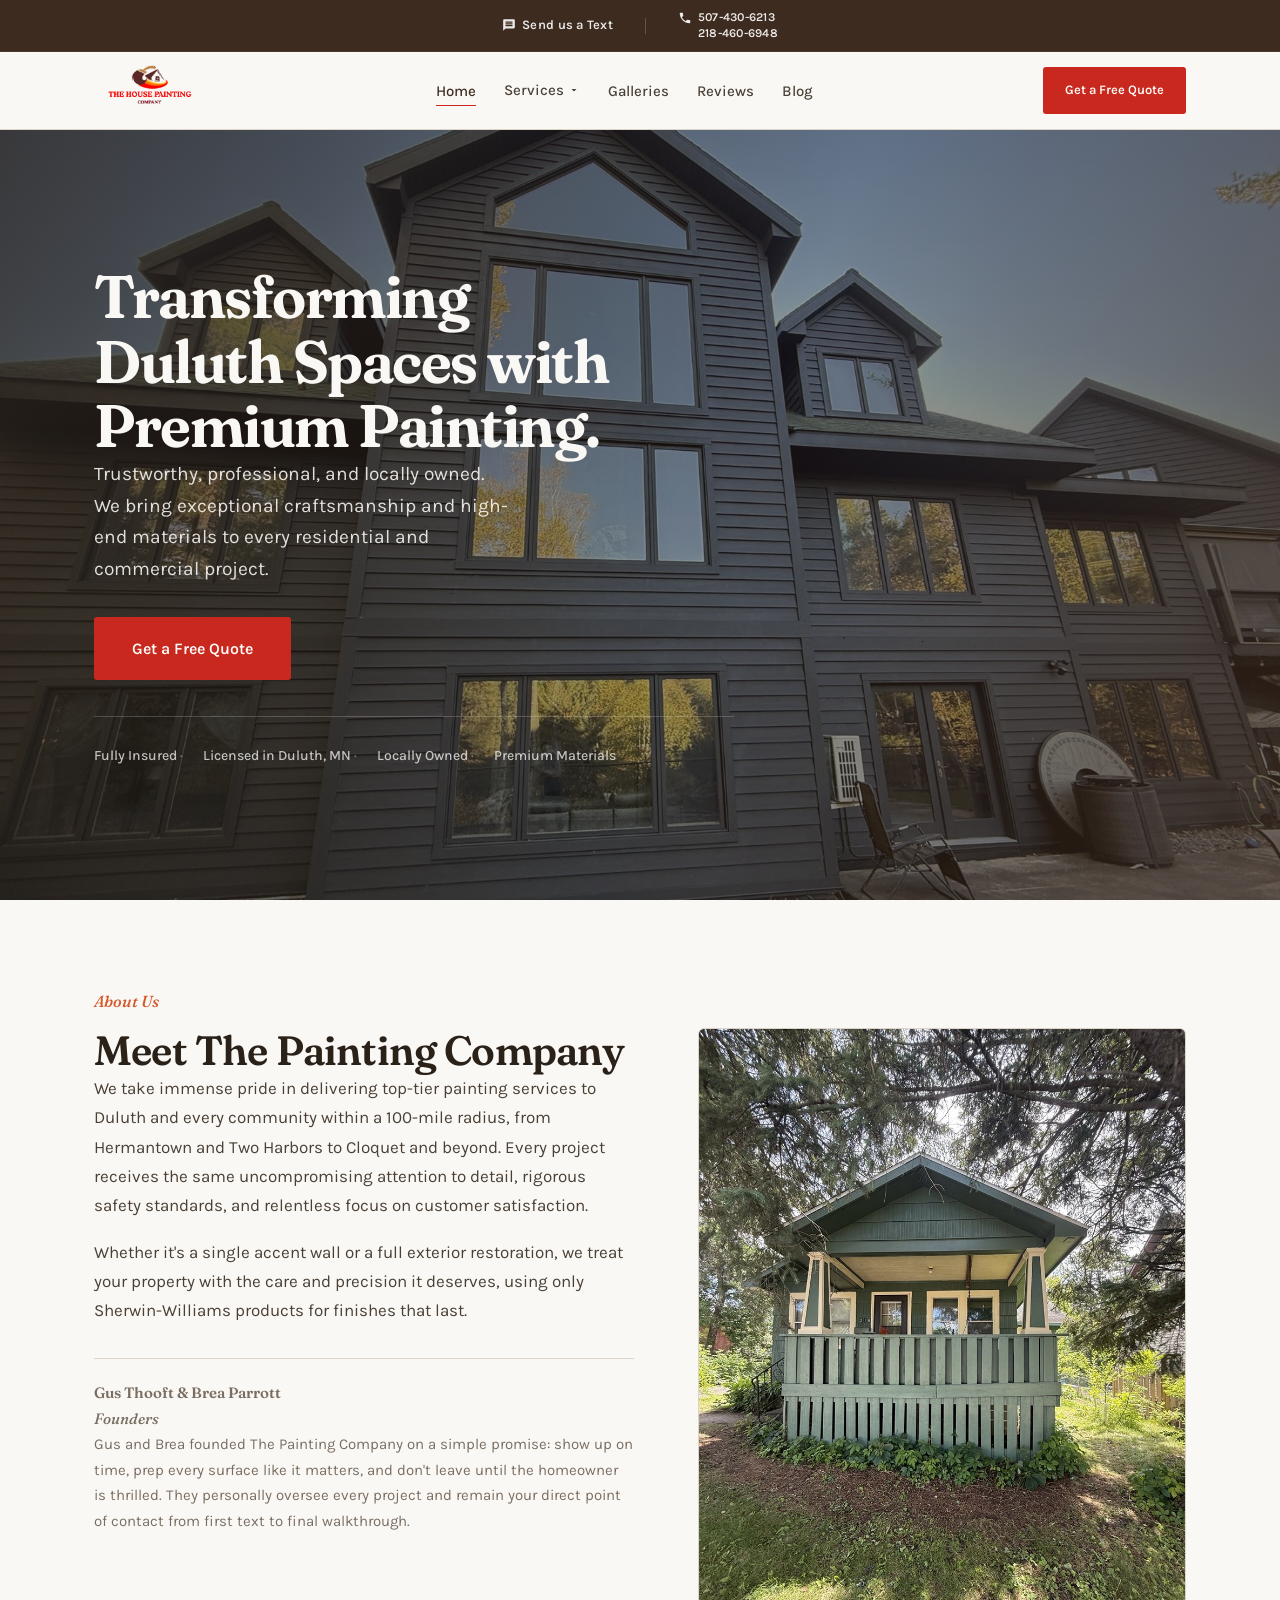
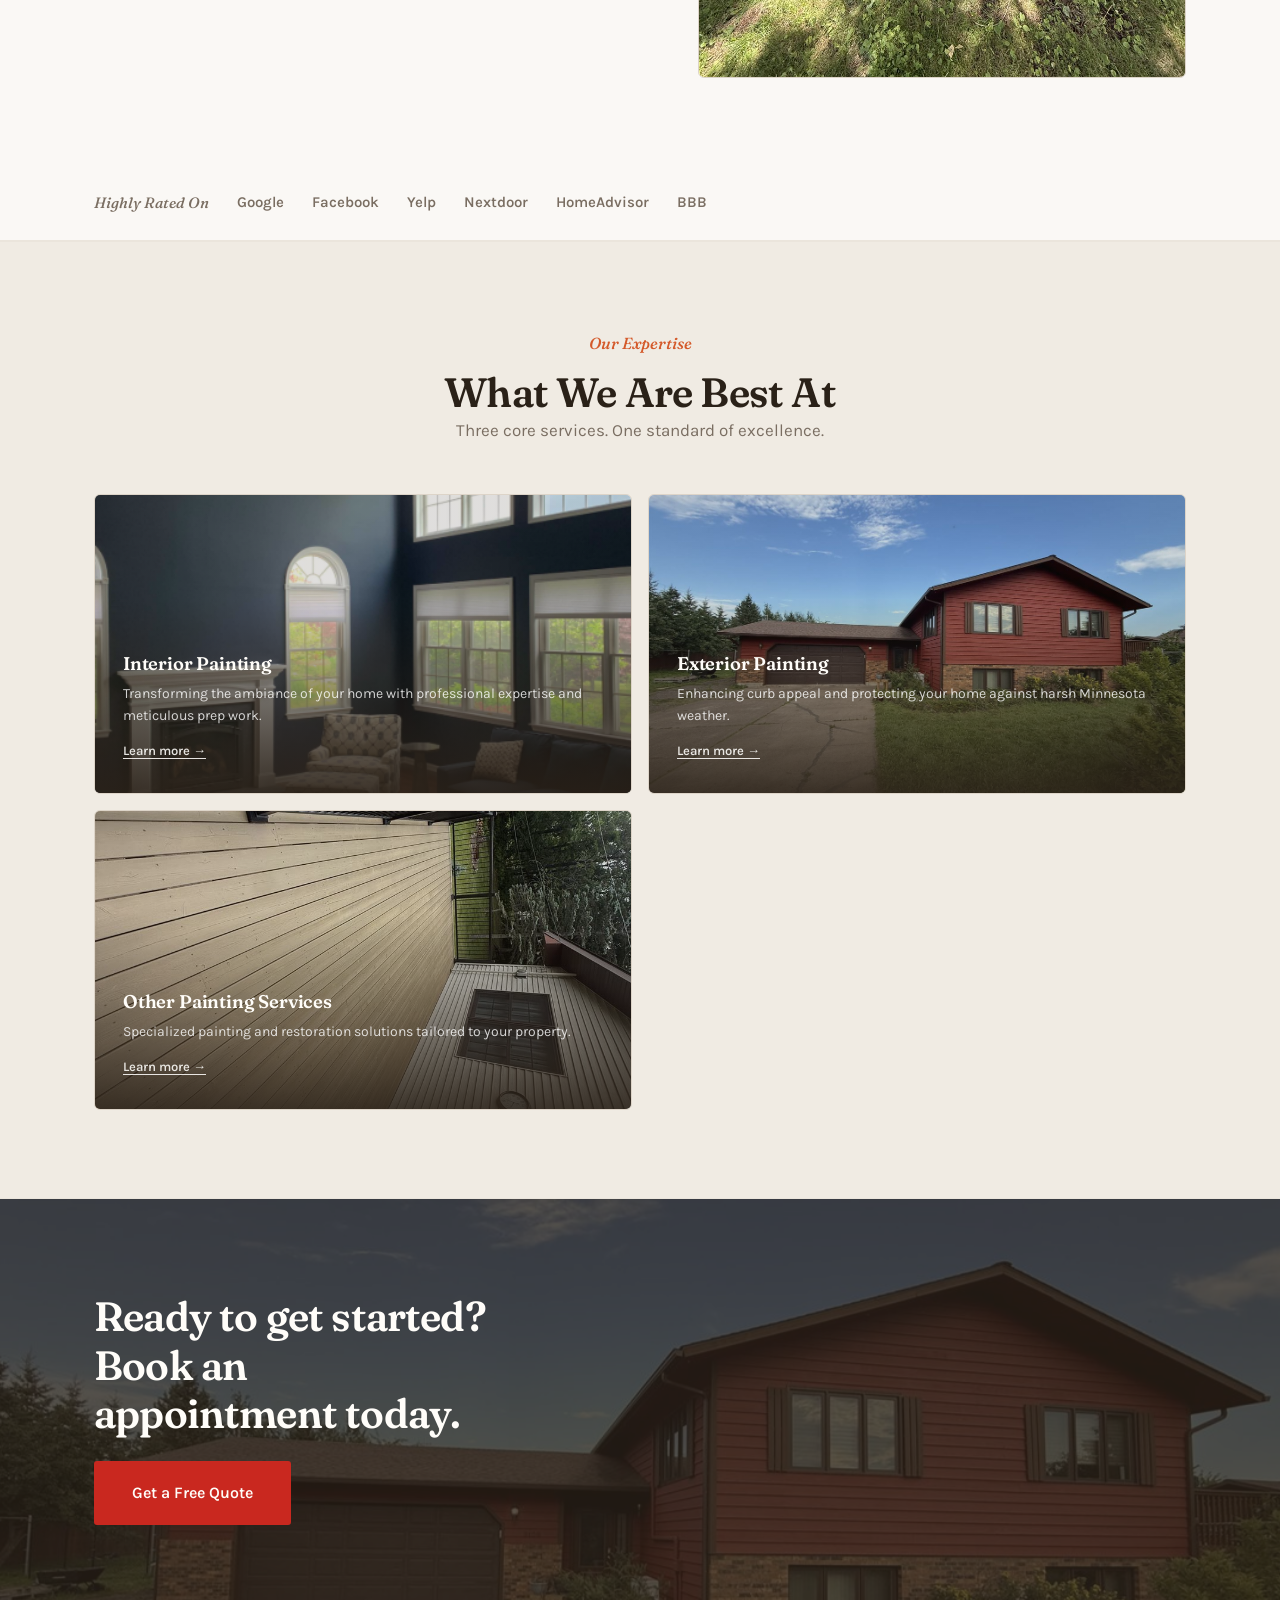
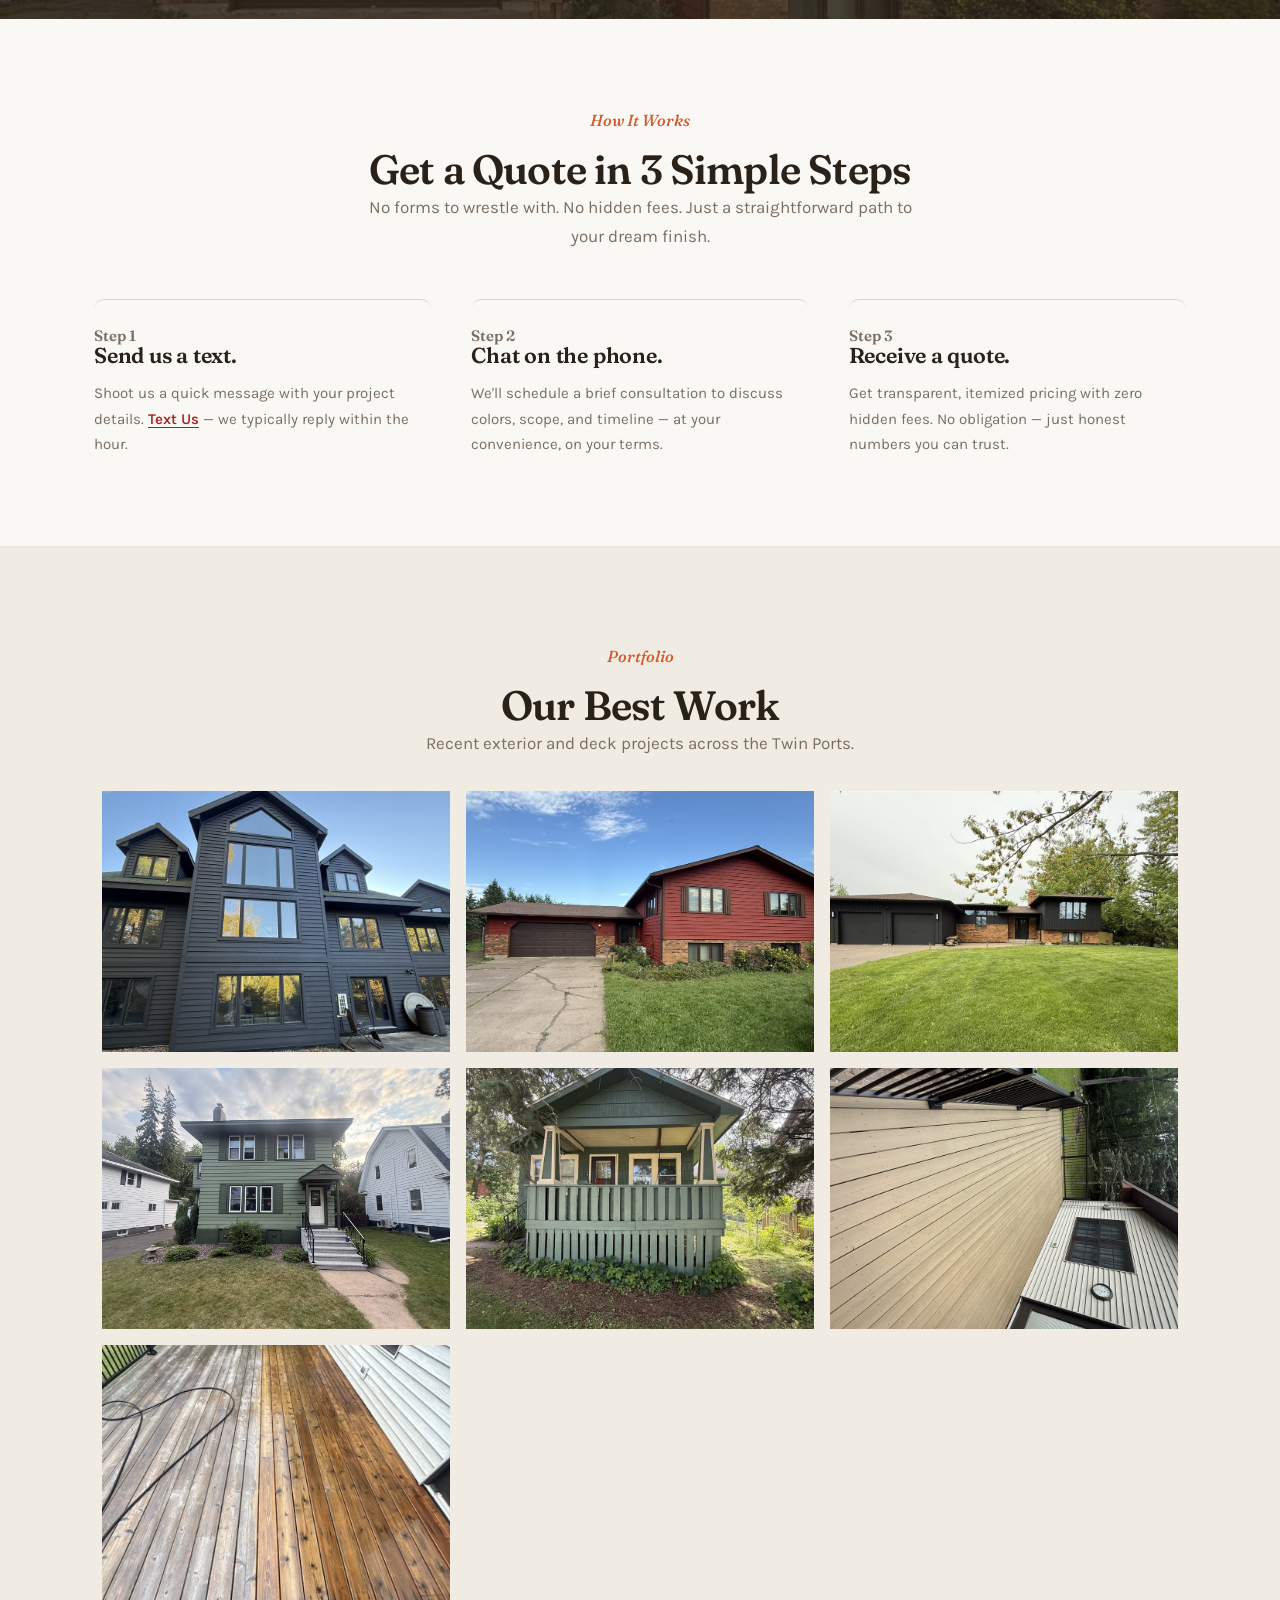
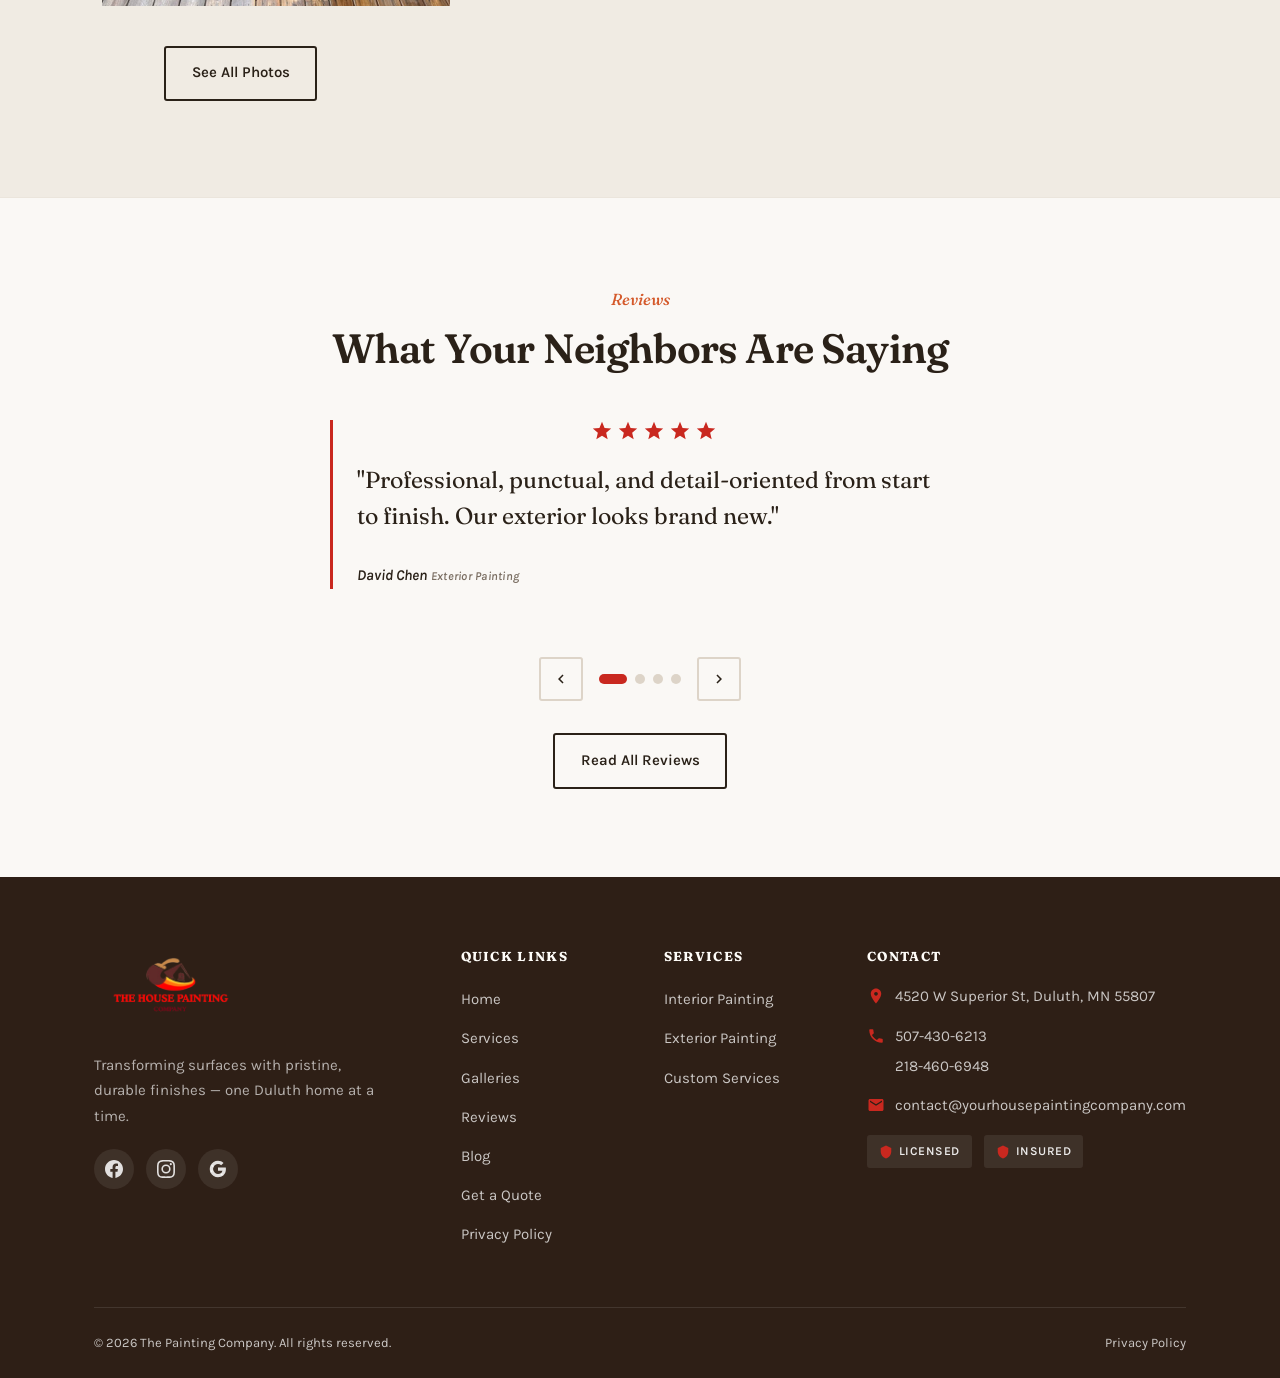
==== commit 81ef1f77: "Use upright in-progress deck photo consistently on gallery and home. Co-authored-by: Cursor <cursora" ====
--- a/index.html
+++ b/index.html
@@ -312,7 +312,7 @@
           <img src="assets/work/deck-staining-finished.jpeg" alt="Freshly stained backyard deck with warm tan finish" loading="lazy">
         </div>
         <div class="portfolio-grid__item">
-          <img src="assets/work/deck-staining-progress.jpeg" alt="Deck staining transformation — weathered wood beside freshly stained boards" loading="lazy">
+          <img src="assets/work/deck-staining-in-progress.jpeg" alt="Deck staining transformation — weathered wood beside freshly stained boards" width="600" height="800" loading="lazy">
         </div>
       </div>
 
--- a/css/style.css
+++ b/css/style.css
@@ -1336,7 +1336,10 @@
 
 .gallery-item img {
   width: 100%;
-  transition: transform 0.5s ease;
+  height: auto;
+  display: block;
+  object-fit: cover;
+  object-position: center center;
 }
 
 .gallery-item:hover img {
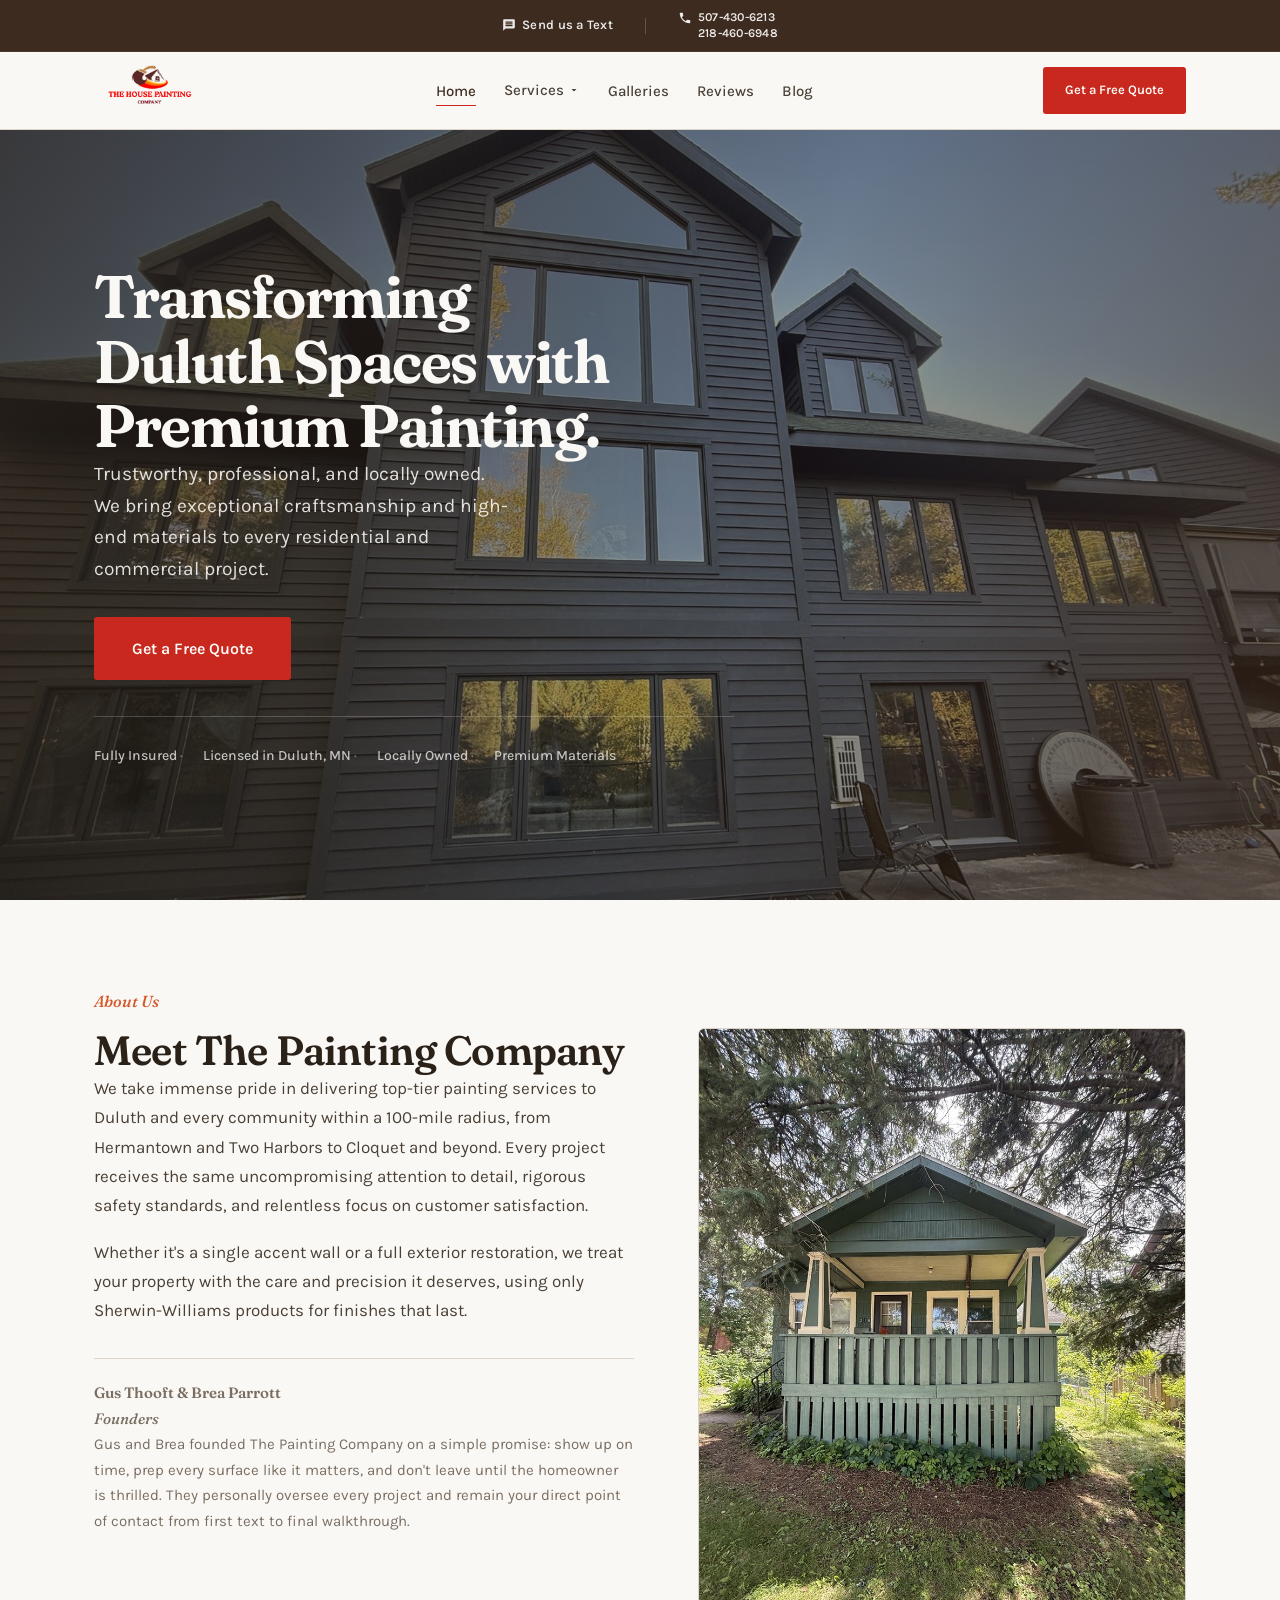
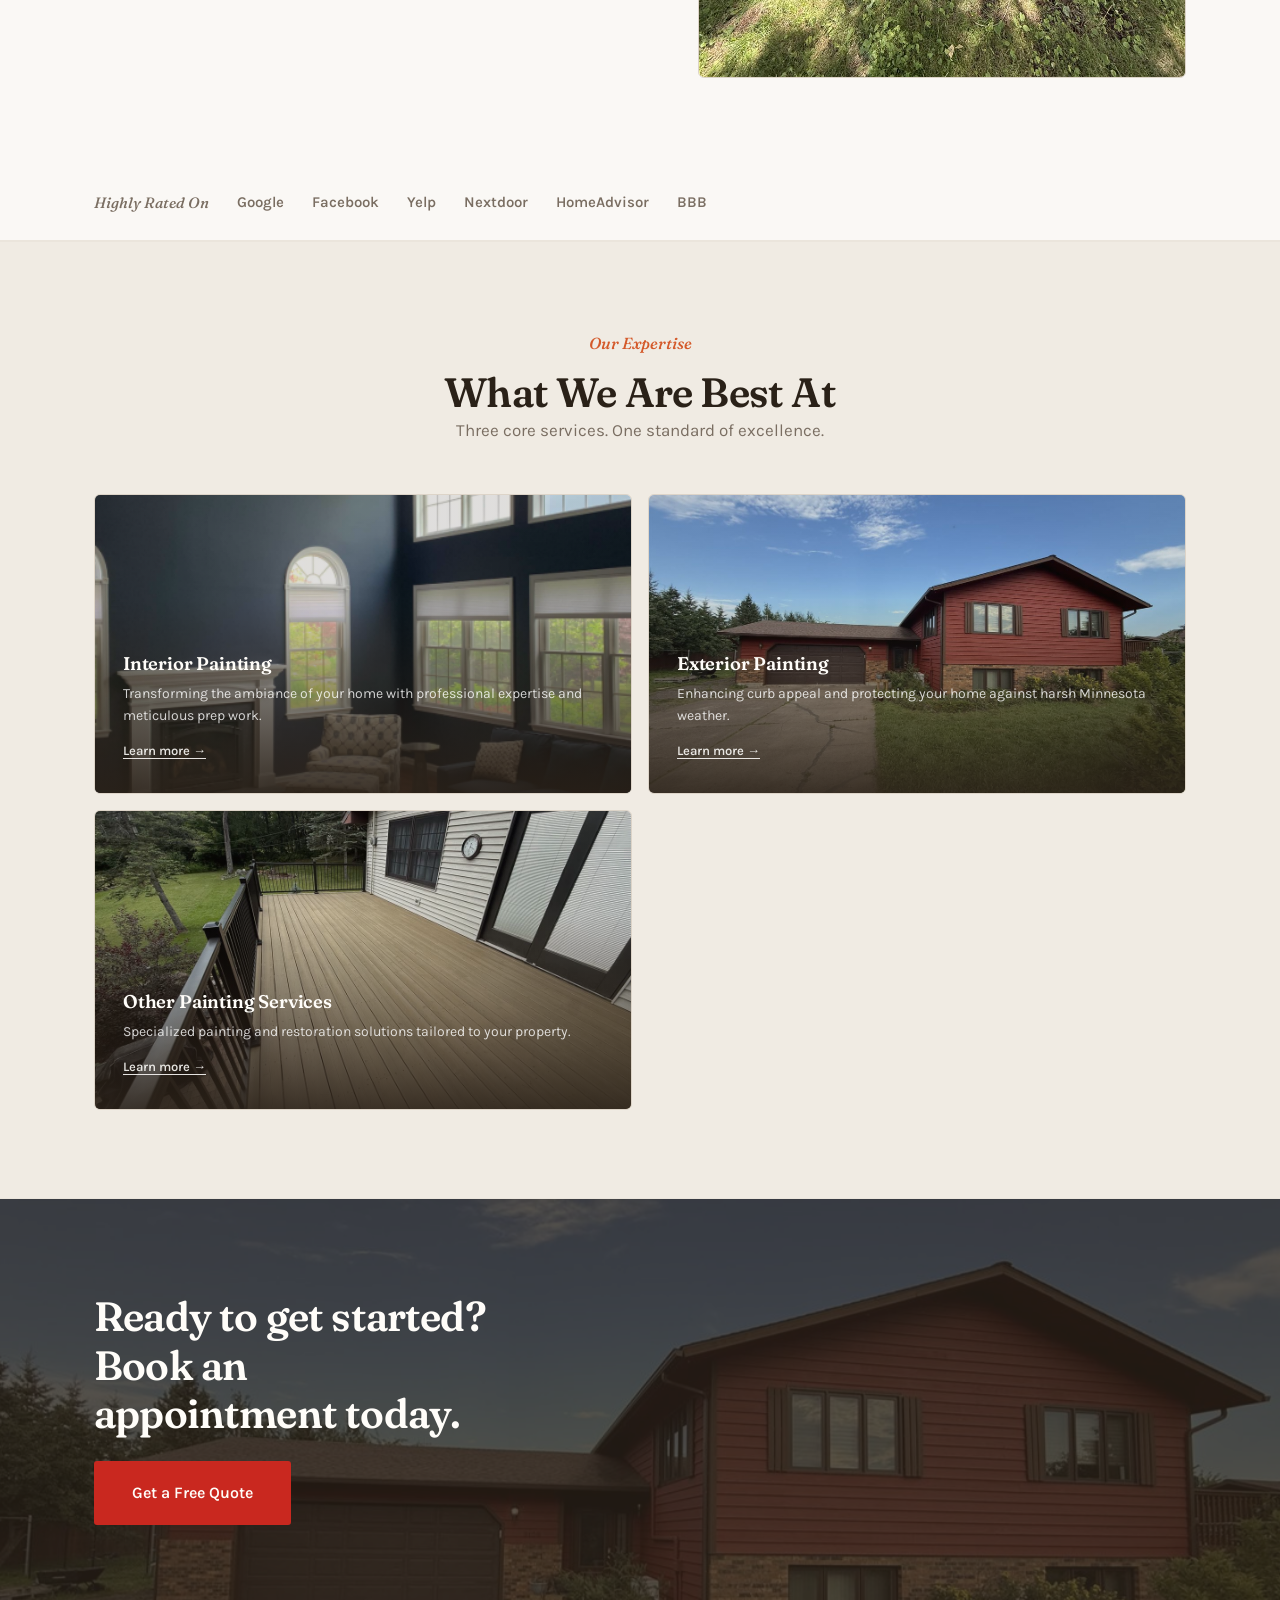
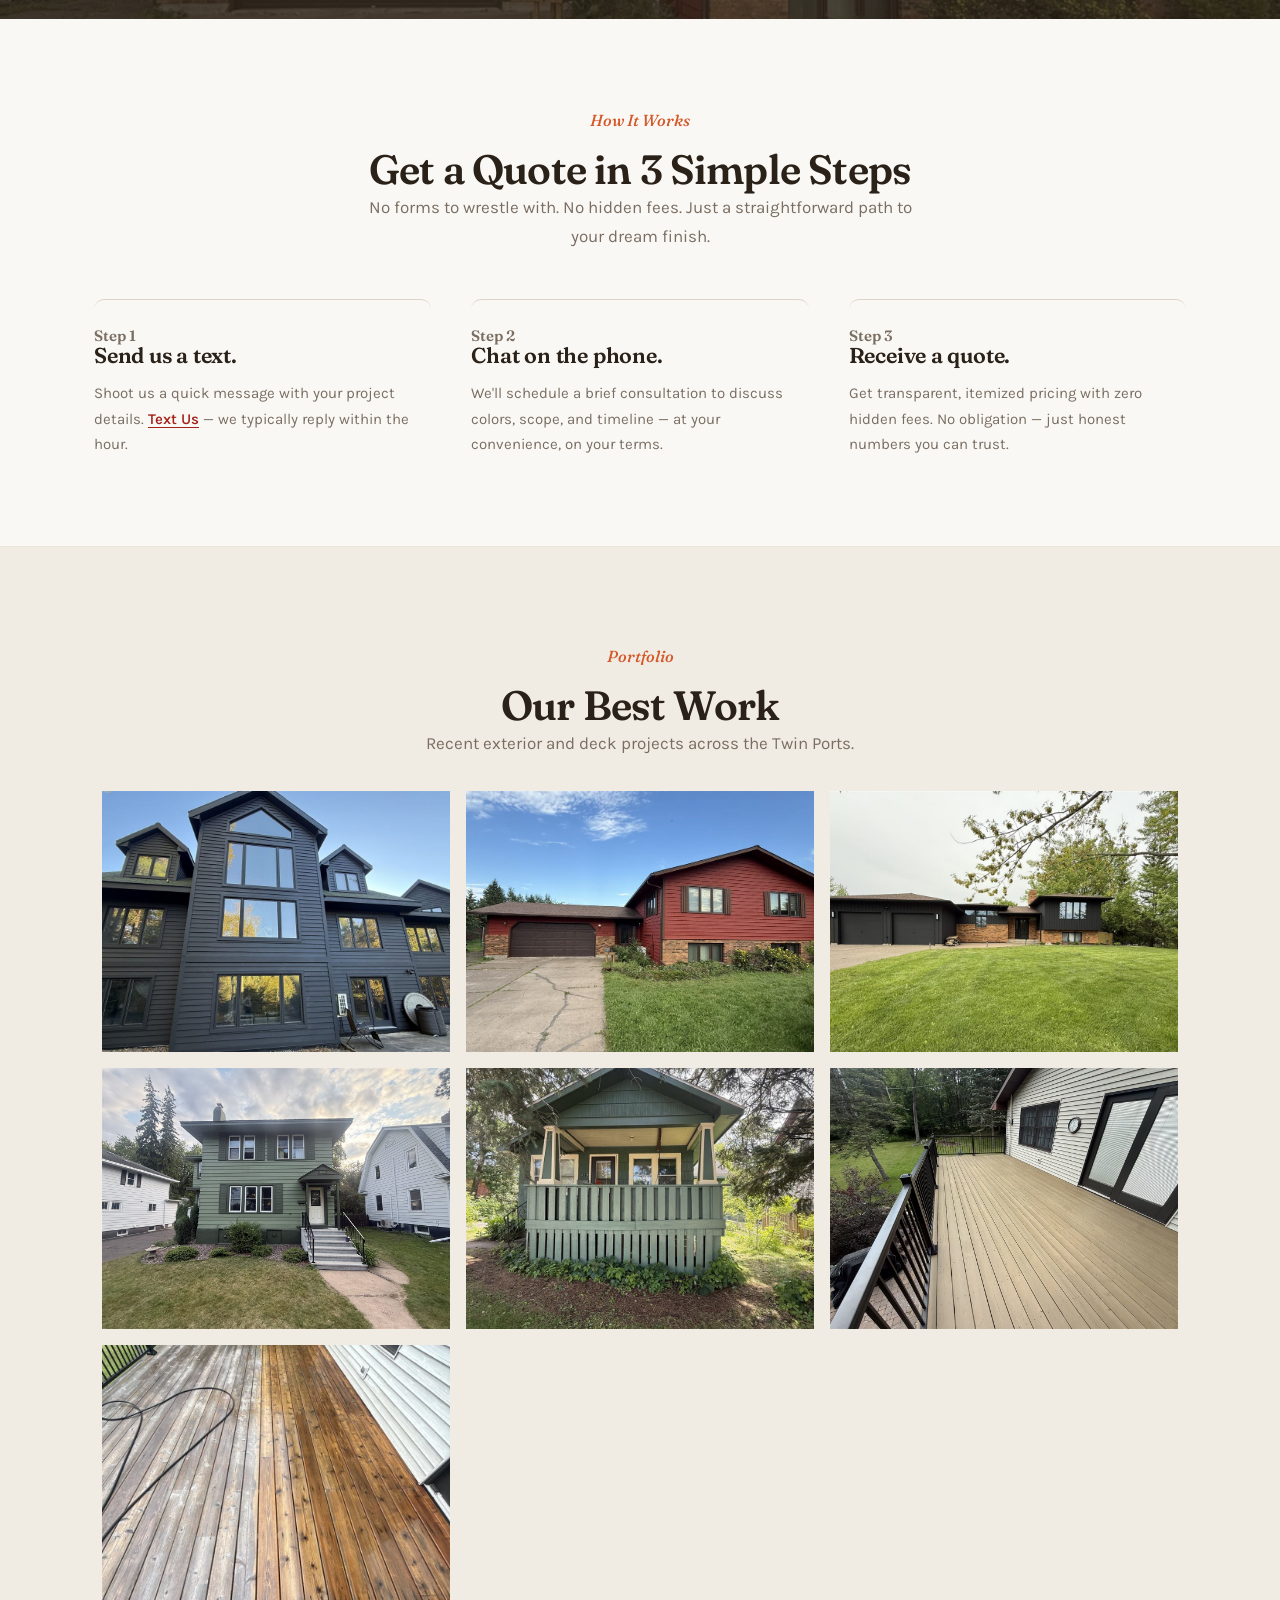
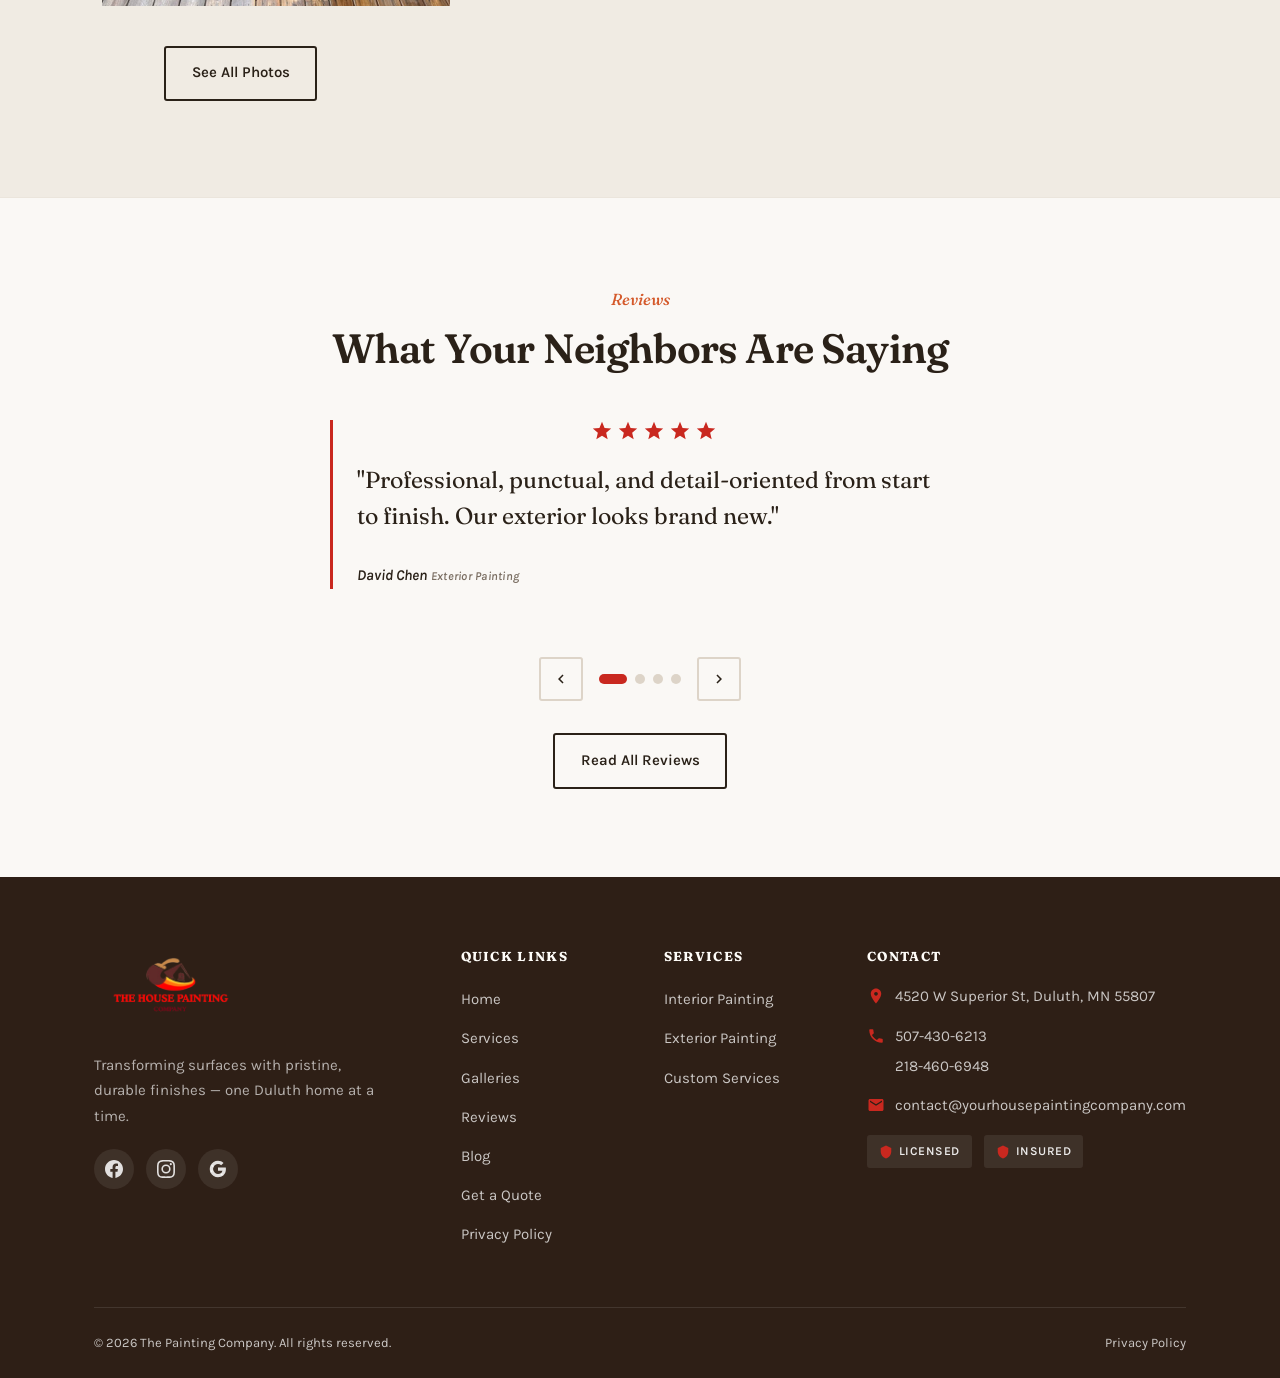
==== commit de9a290c: "Fix finished deck orientation and use consistent filenames across all pages. Co-authored-by: Cursor " ====
--- a/index.html
+++ b/index.html
@@ -217,7 +217,7 @@
 
           <a href="services.html#custom" class="service-tile">
             <div class="service-tile__bg">
-              <img src="assets/work/deck-staining-finished.jpeg" alt="Professional deck staining and sealing on a backyard deck" loading="lazy">
+              <img src="assets/work/deck-staining-complete.jpeg" alt="Professional deck staining and sealing on a backyard deck" width="800" height="600" loading="lazy">
             </div>
             <div class="service-tile__overlay" aria-hidden="true"></div>
             <div class="service-tile__content">
@@ -309,7 +309,7 @@
           <img src="assets/work/exterior-sage-bungalow.jpeg" alt="Sage green bungalow with cream trim and front porch" loading="lazy">
         </div>
         <div class="portfolio-grid__item">
-          <img src="assets/work/deck-staining-finished.jpeg" alt="Freshly stained backyard deck with warm tan finish" loading="lazy">
+          <img src="assets/work/deck-staining-complete.jpeg" alt="Freshly stained backyard deck with warm tan finish" width="800" height="600" loading="lazy">
         </div>
         <div class="portfolio-grid__item">
           <img src="assets/work/deck-staining-in-progress.jpeg" alt="Deck staining transformation — weathered wood beside freshly stained boards" width="600" height="800" loading="lazy">
